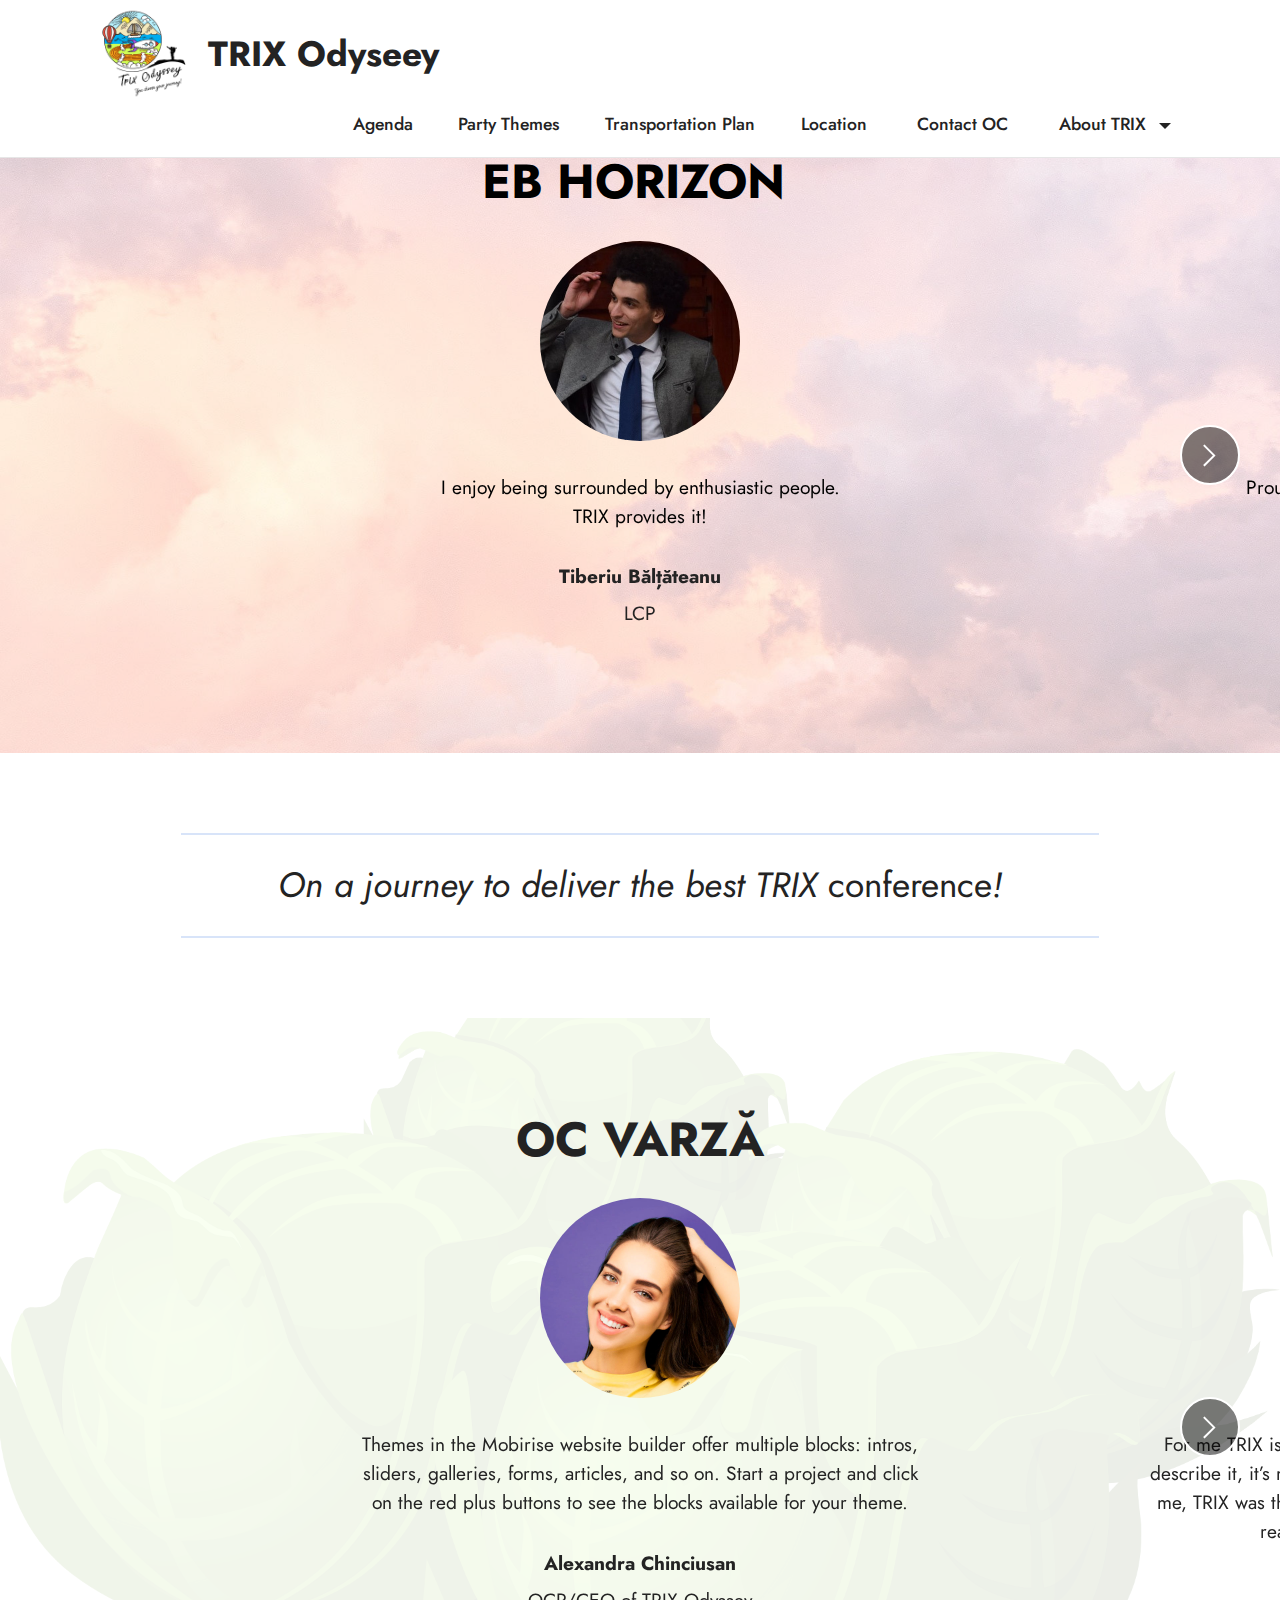
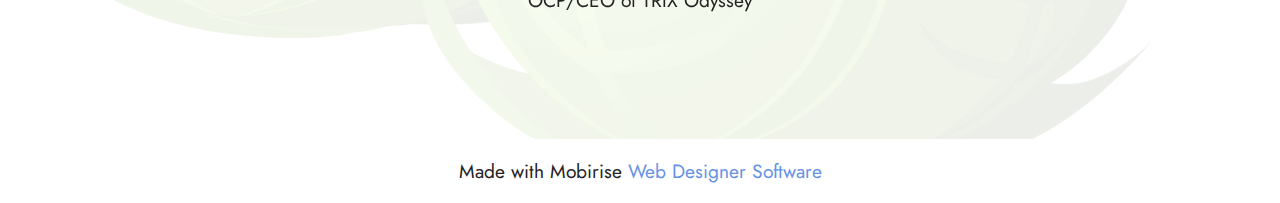
==== page1.html @ 4ffb8367 "create github pages" ====
<!DOCTYPE html>
<html  >
<head>
  <!-- Site made with Mobirise Website Builder v5.6.5, https://mobirise.com -->
  <meta charset="UTF-8">
  <meta http-equiv="X-UA-Compatible" content="IE=edge">
  <meta name="generator" content="Mobirise v5.6.5, mobirise.com">
  <meta name="twitter:card" content="summary_large_image"/>
  <meta name="twitter:image:src" content="">
  <meta property="og:image" content="">
  <meta name="twitter:title" content="CT Team">
  <meta name="viewport" content="width=device-width, initial-scale=1, minimum-scale=1">
  <link rel="shortcut icon" href="assets/images/logo-trix-bun-121x101.png" type="image/x-icon">
  <meta name="description" content="">
  
  
  <title>CT Team</title>
  <link rel="stylesheet" href="assets/web/assets/mobirise-icons2/mobirise2.css">
  <link rel="stylesheet" href="assets/bootstrap/css/bootstrap.min.css">
  <link rel="stylesheet" href="assets/bootstrap/css/bootstrap-grid.min.css">
  <link rel="stylesheet" href="assets/bootstrap/css/bootstrap-reboot.min.css">
  <link rel="stylesheet" href="assets/dropdown/css/style.css">
  <link rel="stylesheet" href="assets/socicon/css/styles.css">
  <link rel="stylesheet" href="assets/theme/css/style.css">
  <link rel="preload" href="https://fonts.googleapis.com/css?family=Jost:100,200,300,400,500,600,700,800,900,100i,200i,300i,400i,500i,600i,700i,800i,900i&display=swap" as="style" onload="this.onload=null;this.rel='stylesheet'">
  <noscript><link rel="stylesheet" href="https://fonts.googleapis.com/css?family=Jost:100,200,300,400,500,600,700,800,900,100i,200i,300i,400i,500i,600i,700i,800i,900i&display=swap"></noscript>
  <link rel="preload" as="style" href="assets/mobirise/css/mbr-additional.css"><link rel="stylesheet" href="assets/mobirise/css/mbr-additional.css" type="text/css">
  
  
  
  
</head>
<body>
  
  <section data-bs-version="5.1" class="menu cid-s48OLK6784" once="menu" id="menu1-q">
    
    <nav class="navbar navbar-dropdown navbar-fixed-top navbar-expand-lg">
        <div class="container">
            <div class="navbar-brand">
                <span class="navbar-logo">
                    <a href="index.html">
                        <img src="assets/images/logo-trix-bun-121x101.png" alt="Mobirise Website Builder" style="height: 5.7rem;">
                    </a>
                </span>
                <span class="navbar-caption-wrap"><a class="navbar-caption text-black text-primary display-5" href="index.html">TRIX Odyseey</a></span>
            </div>
            <button class="navbar-toggler" type="button" data-toggle="collapse" data-bs-toggle="collapse" data-target="#navbarSupportedContent" data-bs-target="#navbarSupportedContent" aria-controls="navbarNavAltMarkup" aria-expanded="false" aria-label="Toggle navigation">
                <div class="hamburger">
                    <span></span>
                    <span></span>
                    <span></span>
                    <span></span>
                </div>
            </button>
            <div class="collapse navbar-collapse" id="navbarSupportedContent">
                <ul class="navbar-nav nav-dropdown nav-right" data-app-modern-menu="true"><li class="nav-item"><a class="nav-link link text-black text-primary display-4" href="page8.html">Agenda</a></li><li class="nav-item"><a class="nav-link link text-black text-primary display-4" href="page2.html">Party Themes</a></li><li class="nav-item"><a class="nav-link link text-black text-primary display-4" href="page4.html">Transportation Plan</a></li>
                    <li class="nav-item"><a class="nav-link link text-black text-primary display-4" href="page5.html">Location&nbsp;</a></li><li class="nav-item"><a class="nav-link link text-black text-primary display-4" href="page7.html">Contact OC&nbsp;</a></li><li class="nav-item dropdown"><a class="nav-link link text-black text-primary dropdown-toggle show display-4" href="page5.html" data-toggle="dropdown-submenu" data-bs-toggle="dropdown" data-bs-auto-close="outside" aria-expanded="false">About TRIX&nbsp;</a><div class="dropdown-menu show" aria-labelledby="dropdown-767" data-bs-popper="none"><a class="text-black text-primary dropdown-item display-4" href="page6.html">History of TRIX&nbsp;</a><a class="text-black text-primary dropdown-item display-4" href="page1.html">Conference Team 2022<br></a></div></li></ul>
                
                
            </div>
        </div>
    </nav>

</section>

<section data-bs-version="5.1" class="people5 mbr-embla cid-t3lZsGxd8w" id="people5-z">

    

    <div class="mbr-overlay" style="opacity: 0.6; background-color: rgb(255, 255, 255);">
    </div>

    <div class="position-relative text-center">
        <h3 class="mb-4 mbr-fonts-style display-2"><strong>EB HORIZON&nbsp;</strong></h3>

        <div class="embla" data-skip-snaps="true" data-align="center" data-auto-play-interval="5" data-draggable="true">
            <div class="embla__viewport container-fluid">
                <div class="embla__container">
                    <div class="embla__slide slider-image item active" style="margin-left: 7rem; margin-right: 7rem;">
                        <div class="user">
                            <div class="user_image">
                                <div class="item-wrapper position-relative">
                                    <img src="assets/images/30051887-1955383427836588-3703112751643682661-o-1-600x900.jpeg" alt="Mobirise Website Builder" data-slide-to="0" data-bs-slide-to="0">
                                </div>
                            </div>
                            <div class="user_text mb-4">
                                <p class="mbr-fonts-style display-7">I enjoy being surrounded by enthusiastic people. <br>TRIX provides it!</p>
                            </div>
                            <div class="user_name mbr-fonts-style mb-2 display-7"><strong>Tiberiu Bălțăteanu</strong><br></div>
                            <div class="user_desk mbr-fonts-style display-7">LCP</div>
                        </div>
                    </div><div class="embla__slide slider-image item" style="margin-left: 7rem; margin-right: 7rem;">
                        <div class="user">
                            <div class="user_image">
                                <div class="item-wrapper position-relative">
                                    <img src="assets/images/253298372-4782472878464251-8308393770162755592-n-600x600.jpg" alt="Mobirise Website Builder" data-slide-to="1" data-bs-slide-to="1">
                                </div>
                            </div>
                            <div class="user_text mb-4">
                                <p class="mbr-fonts-style display-7">Pround to create the best odyssey for this LC!&nbsp;</p>
                            </div>
                            <div class="user_name mbr-fonts-style mb-2 display-7"><strong>Iulia Luca</strong></div>
                            <div class="user_desk mbr-fonts-style display-7">VP TM<br>Agenda Manager TRIX&nbsp;</div>
                        </div>
                    </div>
                    <div class="embla__slide slider-image item" style="margin-left: 7rem; margin-right: 7rem;">
                        <div class="user">
                            <div class="user_image">
                                <div class="item-wrapper position-relative">
                                    <img src="assets/images/27907930-983922358451262-5575563638734413865-o-600x600.jpg" alt="Mobirise Website Builder" data-slide-to="2" data-bs-slide-to="2">
                                </div>
                            </div>
                            <div class="user_text mb-4">
                                <p class="mbr-fonts-style display-7">
                                    I like food. Aldo to learn exciting things. <br>And conference have both!</p>
                            </div>
                            <div class="user_name mbr-fonts-style mb-2 display-7"><strong>Sergiu Ursa</strong></div>
                            <div class="user_desk mbr-fonts-style display-7">VP F&amp;L</div>
                        </div>
                    </div>
                    <div class="embla__slide slider-image item" style="margin-left: 7rem; margin-right: 7rem;">
                        <div class="user">
                            <div class="user_image">
                                <div class="item-wrapper position-relative">
                                    <img src="assets/images/team1.jpg" alt="Mobirise Website Builder" data-slide-to="3" data-bs-slide-to="3">
                                </div>
                            </div>
                            <div class="user_text mb-4">
                                <p class="mbr-fonts-style display-7">
                                    Themes in the Mobirise website builder offer multiple blocks: intros, sliders, galleries, forms, articles, and so on. Start a project and click on the red plus buttons to see the blocks available for your theme.
                                </p>
                            </div>
                            <div class="user_name mbr-fonts-style mb-2 display-7"><strong>Adrian Ardelean&nbsp;</strong></div>
                            <div class="user_desk mbr-fonts-style display-7">VP Marketing</div>
                        </div>
                    </div><div class="embla__slide slider-image item" style="margin-left: 7rem; margin-right: 7rem;">
                        <div class="user">
                            <div class="user_image">
                                <div class="item-wrapper position-relative">
                                    <img src="assets/images/253298372-4782472878464251-8308393770162755592-n-600x600.jpg" alt="Mobirise Website Builder" data-slide-to="4" data-bs-slide-to="4">
                                </div>
                            </div>
                            <div class="user_text mb-4">
                                <p class="mbr-fonts-style display-7">
                                    Themes in the Mobirise website builder offer multiple blocks: intros, sliders, galleries, forms, articles, and so on. Start a project and click on the red plus buttons to see the blocks available for your theme.
                                </p>
                            </div>
                            <div class="user_name mbr-fonts-style mb-2 display-7"><strong>Adrian Ardelean&nbsp;</strong></div>
                            <div class="user_desk mbr-fonts-style display-7">VP Marketing</div>
                        </div>
                    </div>
                </div>
            </div>
            <button class="embla__button embla__button--prev">
                <span class="mobi-mbri mobi-mbri-arrow-prev mbr-iconfont" aria-hidden="true"></span>
                <span class="sr-only visually-hidden visually-hidden">Previous</span>
            </button>
            <button class="embla__button embla__button--next">
                <span class="mobi-mbri mobi-mbri-arrow-next mbr-iconfont" aria-hidden="true"></span>
                <span class="sr-only visually-hidden visually-hidden">Next</span>
            </button>
        </div>
    </div>
</section>

<section data-bs-version="5.1" class="content6 cid-t3m97MqsHk" id="content6-11">
    
    <div class="container">
        <div class="row justify-content-center">
            <div class="col-md-12 col-lg-10">
                <hr class="line">
                <p class="mbr-text align-center mbr-fonts-style my-4 display-5"><em>On a journey to deliver the best TRIX&nbsp;</em>conference<em>!</em></p>
                <hr class="line">
            </div>
        </div>
    </div>
</section>

<section data-bs-version="5.1" class="people5 mbr-embla cid-t3m7mqHBgF" id="people5-10">

    

    <div class="mbr-overlay" style="opacity: 0.9; background-color: rgb(255, 255, 255);">
    </div>

    <div class="position-relative text-center">
        <h3 class="mb-4 mbr-fonts-style display-2"><strong>OC VARZĂ</strong></h3>

        <div class="embla" data-skip-snaps="true" data-align="center" data-auto-play-interval="5" data-draggable="true">
            <div class="embla__viewport container-fluid">
                <div class="embla__container">
                    <div class="embla__slide slider-image item" style="margin-left: 7rem; margin-right: 7rem;">
                        <div class="user">
                            <div class="user_image">
                                <div class="item-wrapper position-relative">
                                    <img src="assets/images/team3.jpg" alt="Mobirise Website Builder">
                                </div>
                            </div>
                            <div class="user_text mb-4">
                                <p class="mbr-fonts-style display-7">
                                    Themes in the Mobirise website builder offer multiple blocks: intros, sliders, galleries, forms, articles, and so on. Start a project and click on the red plus buttons to see the blocks available for your theme.
                                </p>
                            </div>
                            <div class="user_name mbr-fonts-style mb-2 display-7"><strong>Alexandra Chinciusan</strong></div>
                            <div class="user_desk mbr-fonts-style display-7">OCP/CEO of TRIX Odyssey</div>
                        </div>
                    </div>
                    <div class="embla__slide slider-image item" style="margin-left: 7rem; margin-right: 7rem;">
                        <div class="user">
                            <div class="user_image">
                                <div class="item-wrapper position-relative">
                                    <img src="assets/images/team2.jpg" alt="Mobirise Website Builder">
                                </div>
                            </div>
                            <div class="user_text mb-4">
                                <p class="mbr-fonts-style display-7">
                                    For me TRIX is a very special event, I don’t have a specific word to describe it, it’s more like a feeling, that feeling that you are home. For me, TRIX was the exact moment when I made up my mind and I also realized what I truly wanna do in the future
                                </p>
                            </div>
                            <div class="user_name mbr-fonts-style mb-2 display-7">
                                <strong>Linda</strong>
                            </div>
                            <div class="user_desk mbr-fonts-style display-7">
                                DEVELOPER
                            </div>
                        </div>
                    </div>
                    <div class="embla__slide slider-image item" style="margin-left: 7rem; margin-right: 7rem;">
                        <div class="user">
                            <div class="user_image">
                                <div class="item-wrapper position-relative">
                                    <img src="assets/images/team1.jpg" alt="Mobirise Website Builder">
                                </div>
                            </div>
                            <div class="user_text mb-4">
                                <p class="mbr-fonts-style display-7">
                                    Themes in the Mobirise website builder offer multiple blocks: intros, sliders, galleries, forms, articles, and so on. Start a project and click on the red plus buttons to see the blocks available for your theme.
                                </p>
                            </div>
                            <div class="user_name mbr-fonts-style mb-2 display-7">
                                <strong>Herbert</strong>
                            </div>
                            <div class="user_desk mbr-fonts-style display-7">
                                DEVELOPER
                            </div>
                        </div>
                    </div>
                </div>
            </div>
            <button class="embla__button embla__button--prev">
                <span class="mobi-mbri mobi-mbri-arrow-prev mbr-iconfont" aria-hidden="true"></span>
                <span class="sr-only visually-hidden visually-hidden">Previous</span>
            </button>
            <button class="embla__button embla__button--next">
                <span class="mobi-mbri mobi-mbri-arrow-next mbr-iconfont" aria-hidden="true"></span>
                <span class="sr-only visually-hidden visually-hidden">Next</span>
            </button>
        </div>
    </div>
</section><section class="display-7" style="padding: 0;align-items: center;justify-content: center;flex-wrap: wrap;    align-content: center;display: flex;position: relative;height: 4rem;"><a href="https://mobiri.se/2749935" style="flex: 1 1;height: 4rem;position: absolute;width: 100%;z-index: 1;"><img alt="" style="height: 4rem;" src="[data-uri]"></a><p style="margin: 0;text-align: center;" class="display-7">Made with Mobirise &#8204;</p><a style="z-index:1" href="https://mobirise.com/website-design-software.html">Web Designer Software</a></section><script src="assets/bootstrap/js/bootstrap.bundle.min.js"></script>  <script src="assets/smoothscroll/smooth-scroll.js"></script>  <script src="assets/ytplayer/index.js"></script>  <script src="assets/dropdown/js/navbar-dropdown.js"></script>  <script src="assets/embla/embla.min.js"></script>  <script src="assets/embla/script.js"></script>  <script src="assets/theme/js/script.js"></script>  
  
  
</body>
</html>
---- assets/web/assets/mobirise-icons2/mobirise2.css ----
@font-face {
  font-family: 'Moririse2';
  font-display: swap;
  src:  url('mobirise2.eot?f2bix4');
  src:  url('mobirise2.eot?f2bix4#iefix') format('embedded-opentype'),
    url('mobirise2.ttf?f2bix4') format('truetype'),
    url('mobirise2.woff?f2bix4') format('woff'),
    url('mobirise2.svg?f2bix4#mobirise2') format('svg');
  font-weight: normal;
  font-style: normal;
}

[class^="mobi-"], [class*=" mobi-"] {
  /* use !important to prevent issues with browser extensions that change fonts */
  font-family: 'Moririse2' !important;
  speak: none;
  font-style: normal;
  font-weight: normal;
  font-variant: normal;
  text-transform: none;
  line-height: 1;

  /* Better Font Rendering =========== */
  -webkit-font-smoothing: antialiased;
  -moz-osx-font-smoothing: grayscale;
}

.mobi-mbri-add-submenu:before {
  content: "\e900";
}
.mobi-mbri-alert:before {
  content: "\e901";
}
.mobi-mbri-align-center:before {
  content: "\e902";
}
.mobi-mbri-align-justify:before {
  content: "\e903";
}
.mobi-mbri-align-left:before {
  content: "\e904";
}
.mobi-mbri-align-right:before {
  content: "\e905";
}
.mobi-mbri-android:before {
  content: "\e906";
}
.mobi-mbri-apple:before {
  content: "\e907";
}
.mobi-mbri-arrow-down:before {
  content: "\e908";
}
.mobi-mbri-arrow-next:before {
  content: "\e909";
}
.mobi-mbri-arrow-prev:before {
  content: "\e90a";
}
.mobi-mbri-arrow-up:before {
  content: "\e90b";
}
.mobi-mbri-bold:before {
  content: "\e90c";
}
.mobi-mbri-bookmark:before {
  content: "\e90d";
}
.mobi-mbri-bootstrap:before {
  content: "\e90e";
}
.mobi-mbri-briefcase:before {
  content: "\e90f";
}
.mobi-mbri-browse:before {
  content: "\e910";
}
.mobi-mbri-bulleted-list:before {
  content: "\e911";
}
.mobi-mbri-calendar:before {
  content: "\e912";
}
.mobi-mbri-camera:before {
  content: "\e913";
}
.mobi-mbri-cart-add:before {
  content: "\e914";
}
.mobi-mbri-cart-full:before {
  content: "\e915";
}
.mobi-mbri-cash:before {
  content: "\e916";
}
.mobi-mbri-change-style:before {
  content: "\e917";
}
.mobi-mbri-chat:before {
  content: "\e918";
}
.mobi-mbri-clock:before {
  content: "\e919";
}
.mobi-mbri-close:before {
  content: "\e91a";
}
.mobi-mbri-cloud:before {
  content: "\e91b";
}
.mobi-mbri-code:before {
  content: "\e91c";
}
.mobi-mbri-contact-form:before {
  content: "\e91d";
}
.mobi-mbri-credit-card:before {
  content: "\e91e";
}
.mobi-mbri-cursor-click:before {
  content: "\e91f";
}
.mobi-mbri-cust-feedback:before {
  content: "\e920";
}
.mobi-mbri-database:before {
  content: "\e921";
}
.mobi-mbri-delivery:before {
  content: "\e922";
}
.mobi-mbri-desktop:before {
  content: "\e923";
}
.mobi-mbri-devices:before {
  content: "\e924";
}
.mobi-mbri-down:before {
  content: "\e925";
}
.mobi-mbri-download-2:before {
  content: "\e926";
}
.mobi-mbri-download:before {
  content: "\e927";
}
.mobi-mbri-drag-n-drop-2:before {
  content: "\e928";
}
.mobi-mbri-drag-n-drop:before {
  content: "\e929";
}
.mobi-mbri-edit-2:before {
  content: "\e92a";
}
.mobi-mbri-edit:before {
  content: "\e92b";
}
.mobi-mbri-error:before {
  content: "\e92c";
}
.mobi-mbri-extension:before {
  content: "\e92d";
}
.mobi-mbri-features:before {
  content: "\e92e";
}
.mobi-mbri-file:before {
  content: "\e92f";
}
.mobi-mbri-flag:before {
  content: "\e930";
}
.mobi-mbri-folder:before {
  content: "\e931";
}
.mobi-mbri-gift:before {
  content: "\e932";
}
.mobi-mbri-github:before {
  content: "\e933";
}
.mobi-mbri-globe-2:before {
  content: "\e934";
}
.mobi-mbri-globe:before {
  content: "\e935";
}
.mobi-mbri-growing-chart:before {
  content: "\e936";
}
.mobi-mbri-hearth:before {
  content: "\e937";
}
.mobi-mbri-help:before {
  content: "\e938";
}
.mobi-mbri-home:before {
  content: "\e939";
}
.mobi-mbri-hot-cup:before {
  content: "\e93a";
}
.mobi-mbri-idea:before {
  content: "\e93b";
}
.mobi-mbri-image-gallery:before {
  content: "\e93c";
}
.mobi-mbri-image-slider:before {
  content: "\e93d";
}
.mobi-mbri-info:before {
  content: "\e93e";
}
.mobi-mbri-italic:before {
  content: "\e93f";
}
.mobi-mbri-key:before {
  content: "\e940";
}
.mobi-mbri-laptop:before {
  content: "\e941";
}
.mobi-mbri-layers:before {
  content: "\e942";
}
.mobi-mbri-left-right:before {
  content: "\e943";
}
.mobi-mbri-left:before {
  content: "\e944";
}
.mobi-mbri-letter:before {
  content: "\e945";
}
.mobi-mbri-like:before {
  content: "\e946";
}
.mobi-mbri-link:before {
  content: "\e947";
}
.mobi-mbri-lock:before {
  content: "\e948";
}
.mobi-mbri-login:before {
  content: "\e949";
}
.mobi-mbri-logout:before {
  content: "\e94a";
}
.mobi-mbri-magic-stick:before {
  content: "\e94b";
}
.mobi-mbri-map-pin:before {
  content: "\e94c";
}
.mobi-mbri-menu:before {
  content: "\e94d";
}
.mobi-mbri-mobile-2:before {
  content: "\e94e";
}
.mobi-mbri-mobile-horizontal:before {
  content: "\e94f";
}
.mobi-mbri-mobile:before {
  content: "\e950";
}
.mobi-mbri-mobirise:before {
  content: "\e951";
}
.mobi-mbri-more-horizontal:before {
  content: "\e952";
}
.mobi-mbri-more-vertical:before {
  content: "\e953";
}
.mobi-mbri-music:before {
  content: "\e954";
}
.mobi-mbri-new-file:before {
  content: "\e955";
}
.mobi-mbri-numbered-list:before {
  content: "\e956";
}
.mobi-mbri-opened-folder:before {
  content: "\e957";
}
.mobi-mbri-pages:before {
  content: "\e958";
}
.mobi-mbri-paper-plane:before {
  content: "\e959";
}
.mobi-mbri-paperclip:before {
  content: "\e95a";
}
.mobi-mbri-phone:before {
  content: "\e95b";
}
.mobi-mbri-photo:before {
  content: "\e95c";
}
.mobi-mbri-photos:before {
  content: "\e95d";
}
.mobi-mbri-pin:before {
  content: "\e95e";
}
.mobi-mbri-play:before {
  content: "\e95f";
}
.mobi-mbri-plus:before {
  content: "\e960";
}
.mobi-mbri-preview:before {
  content: "\e961";
}
.mobi-mbri-print:before {
  content: "\e962";
}
.mobi-mbri-protect:before {
  content: "\e963";
}
.mobi-mbri-question:before {
  content: "\e964";
}
.mobi-mbri-quote-left:before {
  content: "\e965";
}
.mobi-mbri-quote-right:before {
  content: "\e966";
}
.mobi-mbri-redo:before {
  content: "\e967";
}
.mobi-mbri-refresh:before {
  content: "\e968";
}
.mobi-mbri-responsive-2:before {
  content: "\e969";
}
.mobi-mbri-responsive:before {
  content: "\e96a";
}
.mobi-mbri-right:before {
  content: "\e96b";
}
.mobi-mbri-rocket:before {
  content: "\e96c";
}
.mobi-mbri-sad-face:before {
  content: "\e96d";
}
.mobi-mbri-sale:before {
  content: "\e96e";
}
.mobi-mbri-save:before {
  content: "\e96f";
}
.mobi-mbri-search:before {
  content: "\e970";
}
.mobi-mbri-setting-2:before {
  content: "\e971";
}
.mobi-mbri-setting-3:before {
  content: "\e972";
}
.mobi-mbri-setting:before {
  content: "\e973";
}
.mobi-mbri-share:before {
  content: "\e974";
}
.mobi-mbri-shopping-bag:before {
  content: "\e975";
}
.mobi-mbri-shopping-basket:before {
  content: "\e976";
}
.mobi-mbri-shopping-cart:before {
  content: "\e977";
}
.mobi-mbri-sites:before {
  content: "\e978";
}
.mobi-mbri-smile-face:before {
  content: "\e979";
}
.mobi-mbri-speed:before {
  content: "\e97a";
}
.mobi-mbri-star:before {
  content: "\e97b";
}
.mobi-mbri-success:before {
  content: "\e97c";
}
.mobi-mbri-sun:before {
  content: "\e97d";
}
.mobi-mbri-sun2:before {
  content: "\e97e";
}
.mobi-mbri-tablet-vertical:before {
  content: "\e97f";
}
.mobi-mbri-tablet:before {
  content: "\e980";
}
.mobi-mbri-target:before {
  content: "\e981";
}
.mobi-mbri-timer:before {
  content: "\e982";
}
.mobi-mbri-to-ftp:before {
  content: "\e983";
}
.mobi-mbri-to-local-drive:before {
  content: "\e984";
}
.mobi-mbri-touch-swipe:before {
  content: "\e985";
}
.mobi-mbri-touch:before {
  content: "\e986";
}
.mobi-mbri-trash:before {
  content: "\e987";
}
.mobi-mbri-underline:before {
  content: "\e988";
}
.mobi-mbri-undo:before {
  content: "\e989";
}
.mobi-mbri-unlink:before {
  content: "\e98a";
}
.mobi-mbri-unlock:before {
  content: "\e98b";
}
.mobi-mbri-up-down:before {
  content: "\e98c";
}
.mobi-mbri-up:before {
  content: "\e98d";
}
.mobi-mbri-update:before {
  content: "\e98e";
}
.mobi-mbri-upload-2:before {
  content: "\e98f";
}
.mobi-mbri-upload:before {
  content: "\e990";
}
.mobi-mbri-user-2:before {
  content: "\e991";
}
.mobi-mbri-user:before {
  content: "\e992";
}
.mobi-mbri-users:before {
  content: "\e993";
}
.mobi-mbri-video-play:before {
  content: "\e994";
}
.mobi-mbri-video:before {
  content: "\e995";
}
.mobi-mbri-watch:before {
  content: "\e996";
}
.mobi-mbri-website-theme-2:before {
  content: "\e997";
}
.mobi-mbri-website-theme:before {
  content: "\e998";
}
.mobi-mbri-wifi:before {
  content: "\e999";
}
.mobi-mbri-windows:before {
  content: "\e99a";
}
.mobi-mbri-zoom-in:before {
  content: "\e99b";
}
.mobi-mbri-zoom-out:before {
  content: "\e99c";
}
---- assets/dropdown/css/style.css ----
.navbar-dropdown {
  left: 0;
  padding: 0;
  position: absolute;
  right: 0;
  top: 0;
  transition: all 0.45s ease;
  z-index: 1030;
  background: #282828; }
  .navbar-dropdown .navbar-logo {
    margin-right: 0.8rem;
    transition: margin 0.3s ease-in-out;
    vertical-align: middle; }
    .navbar-dropdown .navbar-logo img {
      height: 3.125rem;
      transition: all 0.3s ease-in-out; }
    .navbar-dropdown .navbar-logo.mbr-iconfont {
      font-size: 3.125rem;
      line-height: 3.125rem; }
  .navbar-dropdown .navbar-caption {
    font-weight: 700;
    white-space: normal;
    vertical-align: -4px;
    line-height: 3.125rem !important; }
    .navbar-dropdown .navbar-caption, .navbar-dropdown .navbar-caption:hover {
      color: inherit;
      text-decoration: none; }
  .navbar-dropdown .mbr-iconfont + .navbar-caption {
    vertical-align: -1px; }
  .navbar-dropdown.navbar-fixed-top {
    position: fixed; }
  .navbar-dropdown .navbar-brand span {
    vertical-align: -4px; }
  .navbar-dropdown.bg-color.transparent {
    background: none; }
  .navbar-dropdown.navbar-short .navbar-brand {
    padding: 0.625rem 0; }
    .navbar-dropdown.navbar-short .navbar-brand span {
      vertical-align: -1px; }
  .navbar-dropdown.navbar-short .navbar-caption {
    line-height: 2.375rem !important;
    vertical-align: -2px; }
  .navbar-dropdown.navbar-short .navbar-logo {
    margin-right: 0.5rem; }
    .navbar-dropdown.navbar-short .navbar-logo img {
      height: 2.375rem; }
    .navbar-dropdown.navbar-short .navbar-logo.mbr-iconfont {
      font-size: 2.375rem;
      line-height: 2.375rem; }
  .navbar-dropdown.navbar-short .mbr-table-cell {
    height: 3.625rem; }
  .navbar-dropdown .navbar-close {
    left: 0.6875rem;
    position: fixed;
    top: 0.75rem;
    z-index: 1000; }
  .navbar-dropdown .hamburger-icon {
    content: "";
    display: inline-block;
    vertical-align: middle;
    width: 16px;
    -webkit-box-shadow: 0 -6px 0 1px #282828,0 0 0 1px #282828,0 6px 0 1px #282828;
    -moz-box-shadow: 0 -6px 0 1px #282828,0 0 0 1px #282828,0 6px 0 1px #282828;
    box-shadow: 0 -6px 0 1px #282828,0 0 0 1px #282828,0 6px 0 1px #282828; }

.dropdown-menu .dropdown-toggle[data-toggle="dropdown-submenu"]::after {
  border-bottom: 0.35em solid transparent;
  border-left: 0.35em solid;
  border-right: 0;
  border-top: 0.35em solid transparent;
  margin-left: 0.3rem; }

.dropdown-menu .dropdown-item:focus {
  outline: 0; }

.nav-dropdown {
  font-size: 0.75rem;
  font-weight: 500;
  height: auto !important; }
  .nav-dropdown .nav-btn {
    padding-left: 1rem; }
  .nav-dropdown .link {
    margin: .667em 1.667em;
    font-weight: 500;
    padding: 0;
    transition: color .2s ease-in-out; }
    .nav-dropdown .link.dropdown-toggle {
      margin-right: 2.583em; }
      .nav-dropdown .link.dropdown-toggle::after {
        margin-left: .25rem;
        border-top: 0.35em solid;
        border-right: 0.35em solid transparent;
        border-left: 0.35em solid transparent;
        border-bottom: 0; }
      .nav-dropdown .link.dropdown-toggle[aria-expanded="true"] {
        margin: 0;
        padding: 0.667em 3.263em  0.667em 1.667em; }
  .nav-dropdown .link::after,
  .nav-dropdown .dropdown-item::after {
    color: inherit; }
  .nav-dropdown .btn {
    font-size: 0.75rem;
    font-weight: 700;
    letter-spacing: 0;
    margin-bottom: 0;
    padding-left: 1.25rem;
    padding-right: 1.25rem; }
  .nav-dropdown .dropdown-menu {
    border-radius: 0;
    border: 0;
    left: 0;
    margin: 0;
    padding-bottom: 1.25rem;
    padding-top: 1.25rem;
    position: relative; }
  .nav-dropdown .dropdown-submenu {
    margin-left: 0.125rem;
    top: 0; }
  .nav-dropdown .dropdown-item {
    font-weight: 500;
    line-height: 2;
    padding: 0.3846em 4.615em 0.3846em 1.5385em;
    position: relative;
    transition: color .2s ease-in-out, background-color .2s ease-in-out; }
    .nav-dropdown .dropdown-item::after {
      margin-top: -0.3077em;
      position: absolute;
      right: 1.1538em;
      top: 50%; }
    .nav-dropdown .dropdown-item:focus, .nav-dropdown .dropdown-item:hover {
      background: none; }

@media (max-width: 767px) {
  .nav-dropdown.navbar-toggleable-sm {
    bottom: 0;
    display: none;
    left: 0;
    overflow-x: hidden;
    position: fixed;
    top: 0;
    transform: translateX(-100%);
    -ms-transform: translateX(-100%);
    -webkit-transform: translateX(-100%);
    width: 18.75rem;
    z-index: 999; } }
.nav-dropdown.navbar-toggleable-xl {
  bottom: 0;
  display: none;
  left: 0;
  overflow-x: hidden;
  position: fixed;
  top: 0;
  transform: translateX(-100%);
  -ms-transform: translateX(-100%);
  -webkit-transform: translateX(-100%);
  width: 18.75rem;
  z-index: 999; }

.nav-dropdown-sm {
  display: block !important;
  overflow-x: hidden;
  overflow: auto;
  padding-top: 3.875rem; }
  .nav-dropdown-sm::after {
    content: "";
    display: block;
    height: 3rem;
    width: 100%; }
  .nav-dropdown-sm.collapse.in ~ .navbar-close {
    display: block !important; }
  .nav-dropdown-sm.collapsing, .nav-dropdown-sm.collapse.in {
    transform: translateX(0);
    -ms-transform: translateX(0);
    -webkit-transform: translateX(0);
    transition: all 0.25s ease-out;
    -webkit-transition: all 0.25s ease-out;
    background: #282828; }
  .nav-dropdown-sm.collapsing[aria-expanded="false"] {
    transform: translateX(-100%);
    -ms-transform: translateX(-100%);
    -webkit-transform: translateX(-100%); }
  .nav-dropdown-sm .nav-item {
    display: block;
    margin-left: 0 !important;
    padding-left: 0; }
  .nav-dropdown-sm .link,
  .nav-dropdown-sm .dropdown-item {
    border-top: 1px dotted rgba(255, 255, 255, 0.1);
    font-size: 0.8125rem;
    line-height: 1.6;
    margin: 0 !important;
    padding: 0.875rem 2.4rem 0.875rem 1.5625rem !important;
    position: relative;
    white-space: normal; }
    .nav-dropdown-sm .link:focus, .nav-dropdown-sm .link:hover,
    .nav-dropdown-sm .dropdown-item:focus,
    .nav-dropdown-sm .dropdown-item:hover {
      background: rgba(0, 0, 0, 0.2) !important;
      color: #c0a375; }
  .nav-dropdown-sm .nav-btn {
    position: relative;
    padding: 1.5625rem 1.5625rem 0 1.5625rem; }
    .nav-dropdown-sm .nav-btn::before {
      border-top: 1px dotted rgba(255, 255, 255, 0.1);
      content: "";
      left: 0;
      position: absolute;
      top: 0;
      width: 100%; }
    .nav-dropdown-sm .nav-btn + .nav-btn {
      padding-top: 0.625rem; }
      .nav-dropdown-sm .nav-btn + .nav-btn::before {
        display: none; }
  .nav-dropdown-sm .btn {
    padding: 0.625rem 0; }
  .nav-dropdown-sm .dropdown-toggle[data-toggle="dropdown-submenu"]::after {
    margin-left: .25rem;
    border-top: 0.35em solid;
    border-right: 0.35em solid transparent;
    border-left: 0.35em solid transparent;
    border-bottom: 0; }
  .nav-dropdown-sm .dropdown-toggle[data-toggle="dropdown-submenu"][aria-expanded="true"]::after {
    border-top: 0;
    border-right: 0.35em solid transparent;
    border-left: 0.35em solid transparent;
    border-bottom: 0.35em solid; }
  .nav-dropdown-sm .dropdown-menu {
    margin: 0;
    padding: 0;
    position: relative;
    top: 0;
    left: 0;
    width: 100%;
    border: 0;
    float: none;
    border-radius: 0;
    background: none; }
  .nav-dropdown-sm .dropdown-submenu {
    left: 100%;
    margin-left: 0.125rem;
    margin-top: -1.25rem;
    top: 0; }

.navbar-toggleable-sm .nav-dropdown .dropdown-menu {
  position: absolute; }

.navbar-toggleable-sm .nav-dropdown .dropdown-submenu {
  left: 100%;
  margin-left: 0.125rem;
  margin-top: -1.25rem;
  top: 0; }

.navbar-toggleable-sm.opened .nav-dropdown .dropdown-menu {
  position: relative; }

.navbar-toggleable-sm.opened .nav-dropdown .dropdown-submenu {
  left: 0;
  margin-left: 00rem;
  margin-top: 0rem;
  top: 0; }

.is-builder .nav-dropdown.collapsing {
  transition: none !important; }
---- assets/socicon/css/styles.css ----
@charset "UTF-8";

@font-face {
  font-family: 'Socicon';
  src:  url('../fonts/socicon.eot');
  src:  url('../fonts/socicon.eot?#iefix') format('embedded-opentype'),
    url('../fonts/socicon.woff2') format('woff2'),
    url('../fonts/socicon.ttf') format('truetype'),
    url('../fonts/socicon.woff') format('woff'),
    url('../fonts/socicon.svg#socicon') format('svg');
  font-weight: normal;
  font-style: normal;
  font-display: swap;
}

[data-icon]:before {
  font-family: "socicon" !important;
  content: attr(data-icon);
  font-style: normal !important;
  font-weight: normal !important;
  font-variant: normal !important;
  text-transform: none !important;
  speak: none;
  line-height: 1;
  -webkit-font-smoothing: antialiased;
  -moz-osx-font-smoothing: grayscale;
}

[class^="socicon-"], [class*=" socicon-"] {
  /* use !important to prevent issues with browser extensions that change fonts */
  font-family: 'Socicon' !important;
  speak: none;
  font-style: normal;
  font-weight: normal;
  font-variant: normal;
  text-transform: none;
  line-height: 1;

  /* Better Font Rendering =========== */
  -webkit-font-smoothing: antialiased;
  -moz-osx-font-smoothing: grayscale;
}

.socicon-eitaa:before {
  content: "\e97c";
}
.socicon-soroush:before {
  content: "\e97d";
}
.socicon-bale:before {
  content: "\e97e";
}
.socicon-zazzle:before {
  content: "\e97b";
}
.socicon-society6:before {
  content: "\e97a";
}
.socicon-redbubble:before {
  content: "\e979";
}
.socicon-avvo:before {
  content: "\e978";
}
.socicon-stitcher:before {
  content: "\e977";
}
.socicon-googlehangouts:before {
  content: "\e974";
}
.socicon-dlive:before {
  content: "\e975";
}
.socicon-vsco:before {
  content: "\e976";
}
.socicon-flipboard:before {
  content: "\e973";
}
.socicon-ubuntu:before {
  content: "\e958";
}
.socicon-artstation:before {
  content: "\e959";
}
.socicon-invision:before {
  content: "\e95a";
}
.socicon-torial:before {
  content: "\e95b";
}
.socicon-collectorz:before {
  content: "\e95c";
}
.socicon-seenthis:before {
  content: "\e95d";
}
.socicon-googleplaymusic:before {
  content: "\e95e";
}
.socicon-debian:before {
  content: "\e95f";
}
.socicon-filmfreeway:before {
  content: "\e960";
}
.socicon-gnome:before {
  content: "\e961";
}
.socicon-itchio:before {
  content: "\e962";
}
.socicon-jamendo:before {
  content: "\e963";
}
.socicon-mix:before {
  content: "\e964";
}
.socicon-sharepoint:before {
  content: "\e965";
}
.socicon-tinder:before {
  content: "\e966";
}
.socicon-windguru:before {
  content: "\e967";
}
.socicon-cdbaby:before {
  content: "\e968";
}
.socicon-elementaryos:before {
  content: "\e969";
}
.socicon-stage32:before {
  content: "\e96a";
}
.socicon-tiktok:before {
  content: "\e96b";
}
.socicon-gitter:before {
  content: "\e96c";
}
.socicon-letterboxd:before {
  content: "\e96d";
}
.socicon-threema:before {
  content: "\e96e";
}
.socicon-splice:before {
  content: "\e96f";
}
.socicon-metapop:before {
  content: "\e970";
}
.socicon-naver:before {
  content: "\e971";
}
.socicon-remote:before {
  content: "\e972";
}
.socicon-internet:before {
  content: "\e957";
}
.socicon-moddb:before {
  content: "\e94b";
}
.socicon-indiedb:before {
  content: "\e94c";
}
.socicon-traxsource:before {
  content: "\e94d";
}
.socicon-gamefor:before {
  content: "\e94e";
}
.socicon-pixiv:before {
  content: "\e94f";
}
.socicon-myanimelist:before {
  content: "\e950";
}
.socicon-blackberry:before {
  content: "\e951";
}
.socicon-wickr:before {
  content: "\e952";
}
.socicon-spip:before {
  content: "\e953";
}
.socicon-napster:before {
  content: "\e954";
}
.socicon-beatport:before {
  content: "\e955";
}
.socicon-hackerone:before {
  content: "\e956";
}
.socicon-hackernews:before {
  content: "\e946";
}
.socicon-smashwords:before {
  content: "\e947";
}
.socicon-kobo:before {
  content: "\e948";
}
.socicon-bookbub:before {
  content: "\e949";
}
.socicon-mailru:before {
  content: "\e94a";
}
.socicon-gitlab:before {
  content: "\e945";
}
.socicon-instructables:before {
  content: "\e944";
}
.socicon-portfolio:before {
  content: "\e943";
}
.socicon-codered:before {
  content: "\e940";
}
.socicon-origin:before {
  content: "\e941";
}
.socicon-nextdoor:before {
  content: "\e942";
}
.socicon-udemy:before {
  content: "\e93f";
}
.socicon-livemaster:before {
  content: "\e93e";
}
.socicon-crunchbase:before {
  content: "\e93b";
}
.socicon-homefy:before {
  content: "\e93c";
}
.socicon-calendly:before {
  content: "\e93d";
}
.socicon-realtor:before {
  content: "\e90f";
}
.socicon-tidal:before {
  content: "\e910";
}
.socicon-qobuz:before {
  content: "\e911";
}
.socicon-natgeo:before {
  content: "\e912";
}
.socicon-mastodon:before {
  content: "\e913";
}
.socicon-unsplash:before {
  content: "\e914";
}
.socicon-homeadvisor:before {
  content: "\e915";
}
.socicon-angieslist:before {
  content: "\e916";
}
.socicon-codepen:before {
  content: "\e917";
}
.socicon-slack:before {
  content: "\e918";
}
.socicon-openaigym:before {
  content: "\e919";
}
.socicon-logmein:before {
  content: "\e91a";
}
.socicon-fiverr:before {
  content: "\e91b";
}
.socicon-gotomeeting:before {
  content: "\e91c";
}
.socicon-aliexpress:before {
  content: "\e91d";
}
.socicon-guru:before {
  content: "\e91e";
}
.socicon-appstore:before {
  content: "\e91f";
}
.socicon-homes:before {
  content: "\e920";
}
.socicon-zoom:before {
  content: "\e921";
}
.socicon-alibaba:before {
  content: "\e922";
}
.socicon-craigslist:before {
  content: "\e923";
}
.socicon-wix:before {
  content: "\e924";
}
.socicon-redfin:before {
  content: "\e925";
}
.socicon-googlecalendar:before {
  content: "\e926";
}
.socicon-shopify:before {
  content: "\e927";
}
.socicon-freelancer:before {
  content: "\e928";
}
.socicon-seedrs:before {
  content: "\e929";
}
.socicon-bing:before {
  content: "\e92a";
}
.socicon-doodle:before {
  content: "\e92b";
}
.socicon-bonanza:before {
  content: "\e92c";
}
.socicon-squarespace:before {
  content: "\e92d";
}
.socicon-toptal:before {
  content: "\e92e";
}
.socicon-gust:before {
  content: "\e92f";
}
.socicon-ask:before {
  content: "\e930";
}
.socicon-trulia:before {
  content: "\e931";
}
.socicon-loomly:before {
  content: "\e932";
}
.socicon-ghost:before {
  content: "\e933";
}
.socicon-upwork:before {
  content: "\e934";
}
.socicon-fundable:before {
  content: "\e935";
}
.socicon-booking:before {
  content: "\e936";
}
.socicon-googlemaps:before {
  content: "\e937";
}
.socicon-zillow:before {
  content: "\e938";
}
.socicon-niconico:before {
  content: "\e939";
}
.socicon-toneden:before {
  content: "\e93a";
}
.socicon-augment:before {
  content: "\e908";
}
.socicon-bitbucket:before {
  content: "\e909";
}
.socicon-fyuse:before {
  content: "\e90a";
}
.socicon-yt-gaming:before {
  content: "\e90b";
}
.socicon-sketchfab:before {
  content: "\e90c";
}
.socicon-mobcrush:before {
  content: "\e90d";
}
.socicon-microsoft:before {
  content: "\e90e";
}
.socicon-pandora:before {
  content: "\e907";
}
.socicon-messenger:before {
  content: "\e906";
}
.socicon-gamewisp:before {
  content: "\e905";
}
.socicon-bloglovin:before {
  content: "\e904";
}
.socicon-tunein:before {
  content: "\e903";
}
.socicon-gamejolt:before {
  content: "\e901";
}
.socicon-trello:before {
  content: "\e902";
}
.socicon-spreadshirt:before {
  content: "\e900";
}
.socicon-500px:before {
  content: "\e000";
}
.socicon-8tracks:before {
  content: "\e001";
}
.socicon-airbnb:before {
  content: "\e002";
}
.socicon-alliance:before {
  content: "\e003";
}
.socicon-amazon:before {
  content: "\e004";
}
.socicon-amplement:before {
  content: "\e005";
}
.socicon-android:before {
  content: "\e006";
}
.socicon-angellist:before {
  content: "\e007";
}
.socicon-apple:before {
  content: "\e008";
}
.socicon-appnet:before {
  content: "\e009";
}
.socicon-baidu:before {
  content: "\e00a";
}
.socicon-bandcamp:before {
  content: "\e00b";
}
.socicon-battlenet:before {
  content: "\e00c";
}
.socicon-mixer:before {
  content: "\e00d";
}
.socicon-bebee:before {
  content: "\e00e";
}
.socicon-bebo:before {
  content: "\e00f";
}
.socicon-behance:before {
  content: "\e010";
}
.socicon-blizzard:before {
  content: "\e011";
}
.socicon-blogger:before {
  content: "\e012";
}
.socicon-buffer:before {
  content: "\e013";
}
.socicon-chrome:before {
  content: "\e014";
}
.socicon-coderwall:before {
  content: "\e015";
}
.socicon-curse:before {
  content: "\e016";
}
.socicon-dailymotion:before {
  content: "\e017";
}
.socicon-deezer:before {
  content: "\e018";
}
.socicon-delicious:before {
  content: "\e019";
}
.socicon-deviantart:before {
  content: "\e01a";
}
.socicon-diablo:before {
  content: "\e01b";
}
.socicon-digg:before {
  content: "\e01c";
}
.socicon-discord:before {
  content: "\e01d";
}
.socicon-disqus:before {
  content: "\e01e";
}
.socicon-douban:before {
  content: "\e01f";
}
.socicon-draugiem:before {
  content: "\e020";
}
.socicon-dribbble:before {
  content: "\e021";
}
.socicon-drupal:before {
  content: "\e022";
}
.socicon-ebay:before {
  content: "\e023";
}
.socicon-ello:before {
  content: "\e024";
}
.socicon-endomodo:before {
  content: "\e025";
}
.socicon-envato:before {
  content: "\e026";
}
.socicon-etsy:before {
  content: "\e027";
}
.socicon-facebook:before {
  content: "\e028";
}
.socicon-feedburner:before {
  content: "\e029";
}
.socicon-filmweb:before {
  content: "\e02a";
}
.socicon-firefox:before {
  content: "\e02b";
}
.socicon-flattr:before {
  content: "\e02c";
}
.socicon-flickr:before {
  content: "\e02d";
}
.socicon-formulr:before {
  content: "\e02e";
}
.socicon-forrst:before {
  content: "\e02f";
}
.socicon-foursquare:before {
  content: "\e030";
}
.socicon-friendfeed:before {
  content: "\e031";
}
.socicon-github:before {
  content: "\e032";
}
.socicon-goodreads:before {
  content: "\e033";
}
.socicon-google:before {
  content: "\e034";
}
.socicon-googlescholar:before {
  content: "\e035";
}
.socicon-googlegroups:before {
  content: "\e036";
}
.socicon-googlephotos:before {
  content: "\e037";
}
.socicon-googleplus:before {
  content: "\e038";
}
.socicon-grooveshark:before {
  content: "\e039";
}
.socicon-hackerrank:before {
  content: "\e03a";
}
.socicon-hearthstone:before {
  content: "\e03b";
}
.socicon-hellocoton:before {
  content: "\e03c";
}
.socicon-heroes:before {
  content: "\e03d";
}
.socicon-smashcast:before {
  content: "\e03e";
}
.socicon-horde:before {
  content: "\e03f";
}
.socicon-houzz:before {
  content: "\e040";
}
.socicon-icq:before {
  content: "\e041";
}
.socicon-identica:before {
  content: "\e042";
}
.socicon-imdb:before {
  content: "\e043";
}
.socicon-instagram:before {
  content: "\e044";
}
.socicon-issuu:before {
  content: "\e045";
}
.socicon-istock:before {
  content: "\e046";
}
.socicon-itunes:before {
  content: "\e047";
}
.socicon-keybase:before {
  content: "\e048";
}
.socicon-lanyrd:before {
  content: "\e049";
}
.socicon-lastfm:before {
  content: "\e04a";
}
.socicon-line:before {
  content: "\e04b";
}
.socicon-linkedin:before {
  content: "\e04c";
}
.socicon-livejournal:before {
  content: "\e04d";
}
.socicon-lyft:before {
  content: "\e04e";
}
.socicon-macos:before {
  content: "\e04f";
}
.socicon-mail:before {
  content: "\e050";
}
.socicon-medium:before {
  content: "\e051";
}
.socicon-meetup:before {
  content: "\e052";
}
.socicon-mixcloud:before {
  content: "\e053";
}
.socicon-modelmayhem:before {
  content: "\e054";
}
.socicon-mumble:before {
  content: "\e055";
}
.socicon-myspace:before {
  content: "\e056";
}
.socicon-newsvine:before {
  content: "\e057";
}
.socicon-nintendo:before {
  content: "\e058";
}
.socicon-npm:before {
  content: "\e059";
}
.socicon-odnoklassniki:before {
  content: "\e05a";
}
.socicon-openid:before {
  content: "\e05b";
}
.socicon-opera:before {
  content: "\e05c";
}
.socicon-outlook:before {
  content: "\e05d";
}
.socicon-overwatch:before {
  content: "\e05e";
}
.socicon-patreon:before {
  content: "\e05f";
}
.socicon-paypal:before {
  content: "\e060";
}
.socicon-periscope:before {
  content: "\e061";
}
.socicon-persona:before {
  content: "\e062";
}
.socicon-pinterest:before {
  content: "\e063";
}
.socicon-play:before {
  content: "\e064";
}
.socicon-player:before {
  content: "\e065";
}
.socicon-playstation:before {
  content: "\e066";
}
.socicon-pocket:before {
  content: "\e067";
}
.socicon-qq:before {
  content: "\e068";
}
.socicon-quora:before {
  content: "\e069";
}
.socicon-raidcall:before {
  content: "\e06a";
}
.socicon-ravelry:before {
  content: "\e06b";
}
.socicon-reddit:before {
  content: "\e06c";
}
.socicon-renren:before {
  content: "\e06d";
}
.socicon-researchgate:before {
  content: "\e06e";
}
.socicon-residentadvisor:before {
  content: "\e06f";
}
.socicon-reverbnation:before {
  content: "\e070";
}
.socicon-rss:before {
  content: "\e071";
}
.socicon-sharethis:before {
  content: "\e072";
}
.socicon-skype:before {
  content: "\e073";
}
.socicon-slideshare:before {
  content: "\e074";
}
.socicon-smugmug:before {
  content: "\e075";
}
.socicon-snapchat:before {
  content: "\e076";
}
.socicon-songkick:before {
  content: "\e077";
}
.socicon-soundcloud:before {
  content: "\e078";
}
.socicon-spotify:before {
  content: "\e079";
}
.socicon-stackexchange:before {
  content: "\e07a";
}
.socicon-stackoverflow:before {
  content: "\e07b";
}
.socicon-starcraft:before {
  content: "\e07c";
}
.socicon-stayfriends:before {
  content: "\e07d";
}
.socicon-steam:before {
  content: "\e07e";
}
.socicon-storehouse:before {
  content: "\e07f";
}
.socicon-strava:before {
  content: "\e080";
}
.socicon-streamjar:before {
  content: "\e081";
}
.socicon-stumbleupon:before {
  content: "\e082";
}
.socicon-swarm:before {
  content: "\e083";
}
.socicon-teamspeak:before {
  content: "\e084";
}
.socicon-teamviewer:before {
  content: "\e085";
}
.socicon-technorati:before {
  content: "\e086";
}
.socicon-telegram:before {
  content: "\e087";
}
.socicon-tripadvisor:before {
  content: "\e088";
}
.socicon-tripit:before {
  content: "\e089";
}
.socicon-triplej:before {
  content: "\e08a";
}
.socicon-tumblr:before {
  content: "\e08b";
}
.socicon-twitch:before {
  content: "\e08c";
}
.socicon-twitter:before {
  content: "\e08d";
}
.socicon-uber:before {
  content: "\e08e";
}
.socicon-ventrilo:before {
  content: "\e08f";
}
.socicon-viadeo:before {
  content: "\e090";
}
.socicon-viber:before {
  content: "\e091";
}
.socicon-viewbug:before {
  content: "\e092";
}
.socicon-vimeo:before {
  content: "\e093";
}
.socicon-vine:before {
  content: "\e094";
}
.socicon-vkontakte:before {
  content: "\e095";
}
.socicon-warcraft:before {
  content: "\e096";
}
.socicon-wechat:before {
  content: "\e097";
}
.socicon-weibo:before {
  content: "\e098";
}
.socicon-whatsapp:before {
  content: "\e099";
}
.socicon-wikipedia:before {
  content: "\e09a";
}
.socicon-windows:before {
  content: "\e09b";
}
.socicon-wordpress:before {
  content: "\e09c";
}
.socicon-wykop:before {
  content: "\e09d";
}
.socicon-xbox:before {
  content: "\e09e";
}
.socicon-xing:before {
  content: "\e09f";
}
.socicon-yahoo:before {
  content: "\e0a0";
}
.socicon-yammer:before {
  content: "\e0a1";
}
.socicon-yandex:before {
  content: "\e0a2";
}
.socicon-yelp:before {
  content: "\e0a3";
}
.socicon-younow:before {
  content: "\e0a4";
}
.socicon-youtube:before {
  content: "\e0a5";
}
.socicon-zapier:before {
  content: "\e0a6";
}
.socicon-zerply:before {
  content: "\e0a7";
}
.socicon-zomato:before {
  content: "\e0a8";
}
.socicon-zynga:before {
  content: "\e0a9";
}
---- assets/theme/css/style.css ----
@charset "UTF-8";
section {
  background-color: #ffffff;
}

body {
  font-style: normal;
  line-height: 1.5;
  font-weight: 400;
  color: #232323;
  position: relative;
}

button {
  background-color: transparent;
  border-color: transparent;
}

section,
.container,
.container-fluid {
  position: relative;
  word-wrap: break-word;
}

a.mbr-iconfont:hover {
  text-decoration: none;
}

.article .lead p,
.article .lead ul,
.article .lead ol,
.article .lead pre,
.article .lead blockquote {
  margin-bottom: 0;
}

a {
  font-style: normal;
  font-weight: 400;
  cursor: pointer;
}
a, a:hover {
  text-decoration: none;
}

.mbr-section-title {
  font-style: normal;
  line-height: 1.3;
}

.mbr-section-subtitle {
  line-height: 1.3;
}

.mbr-text {
  font-style: normal;
  line-height: 1.7;
}

h1,
h2,
h3,
h4,
h5,
h6,
.display-1,
.display-2,
.display-4,
.display-5,
.display-7,
span,
p,
a {
  line-height: 1;
  word-break: break-word;
  word-wrap: break-word;
  font-weight: 400;
}

b,
strong {
  font-weight: bold;
}

input:-webkit-autofill, input:-webkit-autofill:hover, input:-webkit-autofill:focus, input:-webkit-autofill:active {
  transition-delay: 9999s;
  -webkit-transition-property: background-color, color;
  transition-property: background-color, color;
}

textarea[type=hidden] {
  display: none;
}

section {
  background-position: 50% 50%;
  background-repeat: no-repeat;
  background-size: cover;
}
section .mbr-background-video,
section .mbr-background-video-preview {
  position: absolute;
  bottom: 0;
  left: 0;
  right: 0;
  top: 0;
}

.hidden {
  visibility: hidden;
}

.mbr-z-index20 {
  z-index: 20;
}

/*! Base colors */
.mbr-white {
  color: #ffffff;
}

.mbr-black {
  color: #111111;
}

.mbr-bg-white {
  background-color: #ffffff;
}

.mbr-bg-black {
  background-color: #000000;
}

/*! Text-aligns */
.align-left {
  text-align: left;
}

.align-center {
  text-align: center;
}

.align-right {
  text-align: right;
}

/*! Font-weight  */
.mbr-light {
  font-weight: 300;
}

.mbr-regular {
  font-weight: 400;
}

.mbr-semibold {
  font-weight: 500;
}

.mbr-bold {
  font-weight: 700;
}

/*! Media  */
.media-content {
  flex-basis: 100%;
}

.media-container-row {
  display: flex;
  flex-direction: row;
  flex-wrap: wrap;
  justify-content: center;
  align-content: center;
  align-items: start;
}
.media-container-row .media-size-item {
  width: 400px;
}

.media-container-column {
  display: flex;
  flex-direction: column;
  flex-wrap: wrap;
  justify-content: center;
  align-content: center;
  align-items: stretch;
}
.media-container-column > * {
  width: 100%;
}

@media (min-width: 992px) {
  .media-container-row {
    flex-wrap: nowrap;
  }
}
figure {
  margin-bottom: 0;
  overflow: hidden;
}

figure[mbr-media-size] {
  transition: width 0.1s;
}

img,
iframe {
  display: block;
  width: 100%;
}

.card {
  background-color: transparent;
  border: none;
}

.card-box {
  width: 100%;
}

.card-img {
  text-align: center;
  flex-shrink: 0;
  -webkit-flex-shrink: 0;
}

.media {
  max-width: 100%;
  margin: 0 auto;
}

.mbr-figure {
  align-self: center;
}

.media-container > div {
  max-width: 100%;
}

.mbr-figure img,
.card-img img {
  width: 100%;
}

@media (max-width: 991px) {
  .media-size-item {
    width: auto !important;
  }

  .media {
    width: auto;
  }

  .mbr-figure {
    width: 100% !important;
  }
}
/*! Buttons */
.mbr-section-btn {
  margin-left: -0.6rem;
  margin-right: -0.6rem;
  font-size: 0;
}

.btn {
  font-weight: 600;
  border-width: 1px;
  font-style: normal;
  margin: 0.6rem 0.6rem;
  white-space: normal;
  transition: all 0.2s ease-in-out;
  display: inline-flex;
  align-items: center;
  justify-content: center;
  word-break: break-word;
}

.btn-sm {
  font-weight: 600;
  letter-spacing: 0px;
  transition: all 0.3s ease-in-out;
}

.btn-md {
  font-weight: 600;
  letter-spacing: 0px;
  transition: all 0.3s ease-in-out;
}

.btn-lg {
  font-weight: 600;
  letter-spacing: 0px;
  transition: all 0.3s ease-in-out;
}

.btn-form {
  margin: 0;
}
.btn-form:hover {
  cursor: pointer;
}

nav .mbr-section-btn {
  margin-left: 0rem;
  margin-right: 0rem;
}

/*! Btn icon margin */
.btn .mbr-iconfont,
.btn.btn-sm .mbr-iconfont {
  order: 1;
  cursor: pointer;
  margin-left: 0.5rem;
  vertical-align: sub;
}

.btn.btn-md .mbr-iconfont,
.btn.btn-md .mbr-iconfont {
  margin-left: 0.8rem;
}

.mbr-regular {
  font-weight: 400;
}

.mbr-semibold {
  font-weight: 500;
}

.mbr-bold {
  font-weight: 700;
}

[type=submit] {
  -webkit-appearance: none;
}

/*! Full-screen */
.mbr-fullscreen .mbr-overlay {
  min-height: 100vh;
}

.mbr-fullscreen {
  display: flex;
  display: -moz-flex;
  display: -ms-flex;
  display: -o-flex;
  align-items: center;
  min-height: 100vh;
  padding-top: 3rem;
  padding-bottom: 3rem;
}

/*! Map */
.map {
  height: 25rem;
  position: relative;
}
.map iframe {
  width: 100%;
  height: 100%;
}

/*! Scroll to top arrow */
.mbr-arrow-up {
  bottom: 25px;
  right: 90px;
  position: fixed;
  text-align: right;
  z-index: 5000;
  color: #ffffff;
  font-size: 22px;
}

.mbr-arrow-up a {
  background: rgba(0, 0, 0, 0.2);
  border-radius: 50%;
  color: #fff;
  display: inline-block;
  height: 60px;
  width: 60px;
  border: 2px solid #fff;
  outline-style: none !important;
  position: relative;
  text-decoration: none;
  transition: all 0.3s ease-in-out;
  cursor: pointer;
  text-align: center;
}
.mbr-arrow-up a:hover {
  background-color: rgba(0, 0, 0, 0.4);
}
.mbr-arrow-up a i {
  line-height: 60px;
}

.mbr-arrow-up-icon {
  display: block;
  color: #fff;
}

.mbr-arrow-up-icon::before {
  content: "›";
  display: inline-block;
  font-family: serif;
  font-size: 22px;
  line-height: 1;
  font-style: normal;
  position: relative;
  top: 6px;
  left: -4px;
  transform: rotate(-90deg);
}

/*! Arrow Down */
.mbr-arrow {
  position: absolute;
  bottom: 45px;
  left: 50%;
  width: 60px;
  height: 60px;
  cursor: pointer;
  background-color: rgba(80, 80, 80, 0.5);
  border-radius: 50%;
  transform: translateX(-50%);
}
@media (max-width: 767px) {
  .mbr-arrow {
    display: none;
  }
}
.mbr-arrow > a {
  display: inline-block;
  text-decoration: none;
  outline-style: none;
  -webkit-animation: arrowdown 1.7s ease-in-out infinite;
          animation: arrowdown 1.7s ease-in-out infinite;
  color: #ffffff;
}
.mbr-arrow > a > i {
  position: absolute;
  top: -2px;
  left: 15px;
  font-size: 2rem;
}

#scrollToTop a i::before {
  content: "";
  position: absolute;
  display: block;
  border-bottom: 2.5px solid #fff;
  border-left: 2.5px solid #fff;
  width: 27.8%;
  height: 27.8%;
  left: 50%;
  top: 51%;
  transform: translateY(-30%) translateX(-50%) rotate(135deg);
}

@keyframes arrowdown {
  0% {
    transform: translateY(0px);
  }
  50% {
    transform: translateY(-5px);
  }
  100% {
    transform: translateY(0px);
  }
}
@-webkit-keyframes arrowdown {
  0% {
    transform: translateY(0px);
  }
  50% {
    transform: translateY(-5px);
  }
  100% {
    transform: translateY(0px);
  }
}
@media (max-width: 500px) {
  .mbr-arrow-up {
    left: 0;
    right: 0;
    text-align: center;
  }
}
/*Gradients animation*/
@keyframes gradient-animation {
  from {
    background-position: 0% 100%;
    -webkit-animation-timing-function: ease-in-out;
            animation-timing-function: ease-in-out;
  }
  to {
    background-position: 100% 0%;
    -webkit-animation-timing-function: ease-in-out;
            animation-timing-function: ease-in-out;
  }
}
@-webkit-keyframes gradient-animation {
  from {
    background-position: 0% 100%;
    -webkit-animation-timing-function: ease-in-out;
            animation-timing-function: ease-in-out;
  }
  to {
    background-position: 100% 0%;
    -webkit-animation-timing-function: ease-in-out;
            animation-timing-function: ease-in-out;
  }
}
.bg-gradient {
  background-size: 200% 200%;
  animation: gradient-animation 5s infinite alternate;
  -webkit-animation: gradient-animation 5s infinite alternate;
}

.menu .navbar-brand {
  display: -webkit-flex;
}
.menu .navbar-brand span {
  display: flex;
  display: -webkit-flex;
}
.menu .navbar-brand .navbar-caption-wrap {
  display: -webkit-flex;
}
.menu .navbar-brand .navbar-logo img {
  display: -webkit-flex;
  width: auto;
}
@media (min-width: 768px) and (max-width: 991px) {
  .menu .navbar-toggleable-sm .navbar-nav {
    display: -ms-flexbox;
  }
}
@media (max-width: 991px) {
  .menu .navbar-collapse {
    max-height: 93.5vh;
  }
  .menu .navbar-collapse.show {
    overflow: auto;
  }
}
@media (min-width: 992px) {
  .menu .navbar-nav.nav-dropdown {
    display: -webkit-flex;
  }
  .menu .navbar-toggleable-sm .navbar-collapse {
    display: -webkit-flex !important;
  }
  .menu .collapsed .navbar-collapse {
    max-height: 93.5vh;
  }
  .menu .collapsed .navbar-collapse.show {
    overflow: auto;
  }
}
@media (max-width: 767px) {
  .menu .navbar-collapse {
    max-height: 80vh;
  }
}

.nav-link .mbr-iconfont {
  margin-right: 0.5rem;
}

.navbar {
  display: -webkit-flex;
  -webkit-flex-wrap: wrap;
  -webkit-align-items: center;
  -webkit-justify-content: space-between;
}

.navbar-collapse {
  -webkit-flex-basis: 100%;
  -webkit-flex-grow: 1;
  -webkit-align-items: center;
}

.nav-dropdown .link {
  padding: 0.667em 1.667em !important;
  margin: 0 !important;
}

.nav {
  display: -webkit-flex;
  -webkit-flex-wrap: wrap;
}

.row {
  display: -webkit-flex;
  -webkit-flex-wrap: wrap;
}

.justify-content-center {
  -webkit-justify-content: center;
}

.form-inline {
  display: -webkit-flex;
}

.card-wrapper {
  -webkit-flex: 1;
}

.carousel-control {
  z-index: 10;
  display: -webkit-flex;
}

.carousel-controls {
  display: -webkit-flex;
}

.media {
  display: -webkit-flex;
}

.form-group:focus {
  outline: none;
}

.jq-selectbox__select {
  padding: 7px 0;
  position: relative;
}

.jq-selectbox__dropdown {
  overflow: hidden;
  border-radius: 10px;
  position: absolute;
  top: 100%;
  left: 0 !important;
  width: 100% !important;
}

.jq-selectbox__trigger-arrow {
  right: 0;
  transform: translateY(-50%);
}

.jq-selectbox li {
  padding: 1.07em 0.5em;
}

input[type=range] {
  padding-left: 0 !important;
  padding-right: 0 !important;
}

.modal-dialog,
.modal-content {
  height: 100%;
}

.modal-dialog .carousel-inner {
  height: calc(100vh - 1.75rem);
}
@media (max-width: 575px) {
  .modal-dialog .carousel-inner {
    height: calc(100vh - 1rem);
  }
}

.carousel-item {
  text-align: center;
}

.carousel-item img {
  margin: auto;
}

.navbar-toggler {
  align-self: flex-start;
  padding: 0.25rem 0.75rem;
  font-size: 1.25rem;
  line-height: 1;
  background: transparent;
  border: 1px solid transparent;
  border-radius: 0.25rem;
}

.navbar-toggler:focus,
.navbar-toggler:hover {
  text-decoration: none;
  box-shadow: none;
}

.navbar-toggler-icon {
  display: inline-block;
  width: 1.5em;
  height: 1.5em;
  vertical-align: middle;
  content: "";
  background: no-repeat center center;
  background-size: 100% 100%;
}

.navbar-toggler-left {
  position: absolute;
  left: 1rem;
}

.navbar-toggler-right {
  position: absolute;
  right: 1rem;
}

.card-img {
  width: auto;
}

.menu .navbar.collapsed:not(.beta-menu) {
  flex-direction: column;
}

.carousel-item.active,
.carousel-item-next,
.carousel-item-prev {
  display: flex;
}

.note-air-layout .dropup .dropdown-menu,
.note-air-layout .navbar-fixed-bottom .dropdown .dropdown-menu {
  bottom: initial !important;
}

html,
body {
  height: auto;
  min-height: 100vh;
}

.dropup .dropdown-toggle::after {
  display: none;
}

.form-asterisk {
  font-family: initial;
  position: absolute;
  top: -2px;
  font-weight: normal;
}

.form-control-label {
  position: relative;
  cursor: pointer;
  margin-bottom: 0.357em;
  padding: 0;
}

.alert {
  color: #ffffff;
  border-radius: 0;
  border: 0;
  font-size: 1.1rem;
  line-height: 1.5;
  margin-bottom: 1.875rem;
  padding: 1.25rem;
  position: relative;
  text-align: center;
}
.alert.alert-form::after {
  background-color: inherit;
  bottom: -7px;
  content: "";
  display: block;
  height: 14px;
  left: 50%;
  margin-left: -7px;
  position: absolute;
  transform: rotate(45deg);
  width: 14px;
}

.form-control {
  background-color: #ffffff;
  background-clip: border-box;
  color: #232323;
  line-height: 1rem !important;
  height: auto;
  padding: 0.6rem 1.2rem;
  transition: border-color 0.25s ease 0s;
  border: 1px solid transparent !important;
  border-radius: 4px;
  box-shadow: rgba(0, 0, 0, 0.07) 0px 1px 1px 0px, rgba(0, 0, 0, 0.07) 0px 1px 3px 0px, rgba(0, 0, 0, 0.03) 0px 0px 0px 1px;
}
.form-active .form-control:invalid {
  border-color: red;
}

form .row {
  margin-left: -0.6rem;
  margin-right: -0.6rem;
}
form .row [class*=col] {
  padding-left: 0.6rem;
  padding-right: 0.6rem;
}

form .mbr-section-btn {
  margin: 0;
  padding-left: 0.6rem;
  padding-right: 0.6rem;
}

form .btn {
  display: flex;
  padding: 0.6rem 1.2rem;
  margin: 0;
}

form .form-check-input {
  margin-top: 0.5;
}

textarea.form-control {
  line-height: 1.5rem !important;
}

.form-group {
  margin-bottom: 1.2rem;
}

.form-control,
form .btn {
  min-height: 48px;
}

.gdpr-block label span.textGDPR input[name=gdpr] {
  top: 7px;
}

.form-control:focus {
  box-shadow: none;
}

:focus {
  outline: none;
}

.mbr-overlay {
  background-color: #000;
  bottom: 0;
  left: 0;
  opacity: 0.5;
  position: absolute;
  right: 0;
  top: 0;
  z-index: 0;
  pointer-events: none;
}

blockquote {
  font-style: italic;
  padding: 3rem;
  font-size: 1.09rem;
  position: relative;
  border-left: 3px solid;
}

ul,
ol,
pre,
blockquote {
  margin-bottom: 2.3125rem;
}

.mt-4 {
  margin-top: 2rem !important;
}

.mb-4 {
  margin-bottom: 2rem !important;
}

@media (min-width: 992px) {
  .container {
    padding-left: 16px;
    padding-right: 16px;
  }

  .row {
    margin-left: -16px;
    margin-right: -16px;
  }
  .row > [class*=col] {
    padding-left: 16px;
    padding-right: 16px;
  }
}
@media (min-width: 768px) {
  .container-fluid {
    padding-left: 32px;
    padding-right: 32px;
  }
}
@media (min-width: 768px) and (max-width: 991px) {
  .mbr-container {
    padding-left: 32px;
    padding-right: 32px;
  }
}
@media (max-width: 767px) {
  .mbr-container {
    padding-left: 16px;
    padding-right: 16px;
  }
}
.card-wrapper,
.item-wrapper {
  overflow: hidden;
}

.app-video-wrapper > img {
  opacity: 1;
}

.item {
  position: relative;
}

.dropdown-menu .dropdown-menu {
  left: 100%;
}

.dropdown-item + .dropdown-menu {
  display: none;
}

.dropdown-item:hover + .dropdown-menu,
.dropdown-menu:hover {
  display: block;
}

@media (min-aspect-ratio: 16/9) {
  .mbr-video-foreground {
    height: 300% !important;
    top: -100% !important;
  }
}
@media (max-aspect-ratio: 16/9) {
  .mbr-video-foreground {
    width: 300% !important;
    left: -100% !important;
  }
}.engine {
	position: absolute;
	text-indent: -2400px;
	text-align: center;
	padding: 0;
	top: 0;
	left: -2400px;
}
---- assets/mobirise/css/mbr-additional.css ----
body {
  font-family: Jost;
}
.display-1 {
  font-family: 'Jost', sans-serif;
  font-size: 4.6rem;
  line-height: 1.1;
}
.display-1 > .mbr-iconfont {
  font-size: 5.75rem;
}
.display-2 {
  font-family: 'Jost', sans-serif;
  font-size: 3rem;
  line-height: 1.1;
}
.display-2 > .mbr-iconfont {
  font-size: 3.75rem;
}
.display-4 {
  font-family: 'Jost', sans-serif;
  font-size: 1.1rem;
  line-height: 1.5;
}
.display-4 > .mbr-iconfont {
  font-size: 1.375rem;
}
.display-5 {
  font-family: 'Jost', sans-serif;
  font-size: 2.2rem;
  line-height: 1.5;
}
.display-5 > .mbr-iconfont {
  font-size: 2.75rem;
}
.display-7 {
  font-family: 'Jost', sans-serif;
  font-size: 1.2rem;
  line-height: 1.5;
}
.display-7 > .mbr-iconfont {
  font-size: 1.5rem;
}
/* ---- Fluid typography for mobile devices ---- */
/* 1.4 - font scale ratio ( bootstrap == 1.42857 ) */
/* 100vw - current viewport width */
/* (48 - 20)  48 == 48rem == 768px, 20 == 20rem == 320px(minimal supported viewport) */
/* 0.65 - min scale variable, may vary */
@media (max-width: 992px) {
  .display-1 {
    font-size: 3.68rem;
  }
}
@media (max-width: 768px) {
  .display-1 {
    font-size: 3.22rem;
    font-size: calc( 2.26rem + (4.6 - 2.26) * ((100vw - 20rem) / (48 - 20)));
    line-height: calc( 1.1 * (2.26rem + (4.6 - 2.26) * ((100vw - 20rem) / (48 - 20))));
  }
  .display-2 {
    font-size: 2.4rem;
    font-size: calc( 1.7rem + (3 - 1.7) * ((100vw - 20rem) / (48 - 20)));
    line-height: calc( 1.3 * (1.7rem + (3 - 1.7) * ((100vw - 20rem) / (48 - 20))));
  }
  .display-4 {
    font-size: 0.88rem;
    font-size: calc( 1.0350000000000001rem + (1.1 - 1.0350000000000001) * ((100vw - 20rem) / (48 - 20)));
    line-height: calc( 1.4 * (1.0350000000000001rem + (1.1 - 1.0350000000000001) * ((100vw - 20rem) / (48 - 20))));
  }
  .display-5 {
    font-size: 1.76rem;
    font-size: calc( 1.42rem + (2.2 - 1.42) * ((100vw - 20rem) / (48 - 20)));
    line-height: calc( 1.4 * (1.42rem + (2.2 - 1.42) * ((100vw - 20rem) / (48 - 20))));
  }
  .display-7 {
    font-size: 0.96rem;
    font-size: calc( 1.07rem + (1.2 - 1.07) * ((100vw - 20rem) / (48 - 20)));
    line-height: calc( 1.4 * (1.07rem + (1.2 - 1.07) * ((100vw - 20rem) / (48 - 20))));
  }
}
/* Buttons */
.btn {
  padding: 0.6rem 1.2rem;
  border-radius: 4px;
}
.btn-sm {
  padding: 0.6rem 1.2rem;
  border-radius: 4px;
}
.btn-md {
  padding: 0.6rem 1.2rem;
  border-radius: 4px;
}
.btn-lg {
  padding: 1rem 2.6rem;
  border-radius: 4px;
}
.bg-primary {
  background-color: #6592e6 !important;
}
.bg-success {
  background-color: #40b0bf !important;
}
.bg-info {
  background-color: #47b5ed !important;
}
.bg-warning {
  background-color: #ffe161 !important;
}
.bg-danger {
  background-color: #ff9966 !important;
}
.btn-primary,
.btn-primary:active {
  background-color: #6592e6 !important;
  border-color: #6592e6 !important;
  color: #ffffff !important;
  box-shadow: 0 2px 2px 0 rgba(0, 0, 0, 0.2);
}
.btn-primary:hover,
.btn-primary:focus,
.btn-primary.focus,
.btn-primary.active {
  color: #ffffff !important;
  background-color: #2260d2 !important;
  border-color: #2260d2 !important;
  box-shadow: 0 2px 5px 0 rgba(0, 0, 0, 0.2);
}
.btn-primary.disabled,
.btn-primary:disabled {
  color: #ffffff !important;
  background-color: #2260d2 !important;
  border-color: #2260d2 !important;
}
.btn-secondary,
.btn-secondary:active {
  background-color: #ff6666 !important;
  border-color: #ff6666 !important;
  color: #ffffff !important;
  box-shadow: 0 2px 2px 0 rgba(0, 0, 0, 0.2);
}
.btn-secondary:hover,
.btn-secondary:focus,
.btn-secondary.focus,
.btn-secondary.active {
  color: #ffffff !important;
  background-color: #ff0f0f !important;
  border-color: #ff0f0f !important;
  box-shadow: 0 2px 5px 0 rgba(0, 0, 0, 0.2);
}
.btn-secondary.disabled,
.btn-secondary:disabled {
  color: #ffffff !important;
  background-color: #ff0f0f !important;
  border-color: #ff0f0f !important;
}
.btn-info,
.btn-info:active {
  background-color: #47b5ed !important;
  border-color: #47b5ed !important;
  color: #ffffff !important;
  box-shadow: 0 2px 2px 0 rgba(0, 0, 0, 0.2);
}
.btn-info:hover,
.btn-info:focus,
.btn-info.focus,
.btn-info.active {
  color: #ffffff !important;
  background-color: #148cca !important;
  border-color: #148cca !important;
  box-shadow: 0 2px 5px 0 rgba(0, 0, 0, 0.2);
}
.btn-info.disabled,
.btn-info:disabled {
  color: #ffffff !important;
  background-color: #148cca !important;
  border-color: #148cca !important;
}
.btn-success,
.btn-success:active {
  background-color: #40b0bf !important;
  border-color: #40b0bf !important;
  color: #ffffff !important;
  box-shadow: 0 2px 2px 0 rgba(0, 0, 0, 0.2);
}
.btn-success:hover,
.btn-success:focus,
.btn-success.focus,
.btn-success.active {
  color: #ffffff !important;
  background-color: #2a747e !important;
  border-color: #2a747e !important;
  box-shadow: 0 2px 5px 0 rgba(0, 0, 0, 0.2);
}
.btn-success.disabled,
.btn-success:disabled {
  color: #ffffff !important;
  background-color: #2a747e !important;
  border-color: #2a747e !important;
}
.btn-warning,
.btn-warning:active {
  background-color: #ffe161 !important;
  border-color: #ffe161 !important;
  color: #614f00 !important;
  box-shadow: 0 2px 2px 0 rgba(0, 0, 0, 0.2);
}
.btn-warning:hover,
.btn-warning:focus,
.btn-warning.focus,
.btn-warning.active {
  color: #0a0800 !important;
  background-color: #ffd10a !important;
  border-color: #ffd10a !important;
  box-shadow: 0 2px 5px 0 rgba(0, 0, 0, 0.2);
}
.btn-warning.disabled,
.btn-warning:disabled {
  color: #614f00 !important;
  background-color: #ffd10a !important;
  border-color: #ffd10a !important;
}
.btn-danger,
.btn-danger:active {
  background-color: #ff9966 !important;
  border-color: #ff9966 !important;
  color: #ffffff !important;
  box-shadow: 0 2px 2px 0 rgba(0, 0, 0, 0.2);
}
.btn-danger:hover,
.btn-danger:focus,
.btn-danger.focus,
.btn-danger.active {
  color: #ffffff !important;
  background-color: #ff5f0f !important;
  border-color: #ff5f0f !important;
  box-shadow: 0 2px 5px 0 rgba(0, 0, 0, 0.2);
}
.btn-danger.disabled,
.btn-danger:disabled {
  color: #ffffff !important;
  background-color: #ff5f0f !important;
  border-color: #ff5f0f !important;
}
.btn-white,
.btn-white:active {
  background-color: #fafafa !important;
  border-color: #fafafa !important;
  color: #7a7a7a !important;
  box-shadow: 0 2px 2px 0 rgba(0, 0, 0, 0.2);
}
.btn-white:hover,
.btn-white:focus,
.btn-white.focus,
.btn-white.active {
  color: #4f4f4f !important;
  background-color: #cfcfcf !important;
  border-color: #cfcfcf !important;
  box-shadow: 0 2px 5px 0 rgba(0, 0, 0, 0.2);
}
.btn-white.disabled,
.btn-white:disabled {
  color: #7a7a7a !important;
  background-color: #cfcfcf !important;
  border-color: #cfcfcf !important;
}
.btn-black,
.btn-black:active {
  background-color: #232323 !important;
  border-color: #232323 !important;
  color: #ffffff !important;
  box-shadow: 0 2px 2px 0 rgba(0, 0, 0, 0.2);
}
.btn-black:hover,
.btn-black:focus,
.btn-black.focus,
.btn-black.active {
  color: #ffffff !important;
  background-color: #000000 !important;
  border-color: #000000 !important;
  box-shadow: 0 2px 5px 0 rgba(0, 0, 0, 0.2);
}
.btn-black.disabled,
.btn-black:disabled {
  color: #ffffff !important;
  background-color: #000000 !important;
  border-color: #000000 !important;
}
.btn-primary-outline,
.btn-primary-outline:active {
  background-color: transparent !important;
  border-color: transparent;
  color: #6592e6;
}
.btn-primary-outline:hover,
.btn-primary-outline:focus,
.btn-primary-outline.focus,
.btn-primary-outline.active {
  color: #2260d2 !important;
  background-color: transparent!important;
  border-color: transparent!important;
  box-shadow: none!important;
}
.btn-primary-outline.disabled,
.btn-primary-outline:disabled {
  color: #ffffff !important;
  background-color: #6592e6 !important;
  border-color: #6592e6 !important;
}
.btn-secondary-outline,
.btn-secondary-outline:active {
  background-color: transparent !important;
  border-color: transparent;
  color: #ff6666;
}
.btn-secondary-outline:hover,
.btn-secondary-outline:focus,
.btn-secondary-outline.focus,
.btn-secondary-outline.active {
  color: #ff0f0f !important;
  background-color: transparent!important;
  border-color: transparent!important;
  box-shadow: none!important;
}
.btn-secondary-outline.disabled,
.btn-secondary-outline:disabled {
  color: #ffffff !important;
  background-color: #ff6666 !important;
  border-color: #ff6666 !important;
}
.btn-info-outline,
.btn-info-outline:active {
  background-color: transparent !important;
  border-color: transparent;
  color: #47b5ed;
}
.btn-info-outline:hover,
.btn-info-outline:focus,
.btn-info-outline.focus,
.btn-info-outline.active {
  color: #148cca !important;
  background-color: transparent!important;
  border-color: transparent!important;
  box-shadow: none!important;
}
.btn-info-outline.disabled,
.btn-info-outline:disabled {
  color: #ffffff !important;
  background-color: #47b5ed !important;
  border-color: #47b5ed !important;
}
.btn-success-outline,
.btn-success-outline:active {
  background-color: transparent !important;
  border-color: transparent;
  color: #40b0bf;
}
.btn-success-outline:hover,
.btn-success-outline:focus,
.btn-success-outline.focus,
.btn-success-outline.active {
  color: #2a747e !important;
  background-color: transparent!important;
  border-color: transparent!important;
  box-shadow: none!important;
}
.btn-success-outline.disabled,
.btn-success-outline:disabled {
  color: #ffffff !important;
  background-color: #40b0bf !important;
  border-color: #40b0bf !important;
}
.btn-warning-outline,
.btn-warning-outline:active {
  background-color: transparent !important;
  border-color: transparent;
  color: #ffe161;
}
.btn-warning-outline:hover,
.btn-warning-outline:focus,
.btn-warning-outline.focus,
.btn-warning-outline.active {
  color: #ffd10a !important;
  background-color: transparent!important;
  border-color: transparent!important;
  box-shadow: none!important;
}
.btn-warning-outline.disabled,
.btn-warning-outline:disabled {
  color: #614f00 !important;
  background-color: #ffe161 !important;
  border-color: #ffe161 !important;
}
.btn-danger-outline,
.btn-danger-outline:active {
  background-color: transparent !important;
  border-color: transparent;
  color: #ff9966;
}
.btn-danger-outline:hover,
.btn-danger-outline:focus,
.btn-danger-outline.focus,
.btn-danger-outline.active {
  color: #ff5f0f !important;
  background-color: transparent!important;
  border-color: transparent!important;
  box-shadow: none!important;
}
.btn-danger-outline.disabled,
.btn-danger-outline:disabled {
  color: #ffffff !important;
  background-color: #ff9966 !important;
  border-color: #ff9966 !important;
}
.btn-black-outline,
.btn-black-outline:active {
  background-color: transparent !important;
  border-color: transparent;
  color: #232323;
}
.btn-black-outline:hover,
.btn-black-outline:focus,
.btn-black-outline.focus,
.btn-black-outline.active {
  color: #000000 !important;
  background-color: transparent!important;
  border-color: transparent!important;
  box-shadow: none!important;
}
.btn-black-outline.disabled,
.btn-black-outline:disabled {
  color: #ffffff !important;
  background-color: #232323 !important;
  border-color: #232323 !important;
}
.btn-white-outline,
.btn-white-outline:active {
  background-color: transparent !important;
  border-color: transparent;
  color: #fafafa;
}
.btn-white-outline:hover,
.btn-white-outline:focus,
.btn-white-outline.focus,
.btn-white-outline.active {
  color: #cfcfcf !important;
  background-color: transparent!important;
  border-color: transparent!important;
  box-shadow: none!important;
}
.btn-white-outline.disabled,
.btn-white-outline:disabled {
  color: #7a7a7a !important;
  background-color: #fafafa !important;
  border-color: #fafafa !important;
}
.text-primary {
  color: #6592e6 !important;
}
.text-secondary {
  color: #ff6666 !important;
}
.text-success {
  color: #40b0bf !important;
}
.text-info {
  color: #47b5ed !important;
}
.text-warning {
  color: #ffe161 !important;
}
.text-danger {
  color: #ff9966 !important;
}
.text-white {
  color: #fafafa !important;
}
.text-black {
  color: #232323 !important;
}
a.text-primary:hover,
a.text-primary:focus,
a.text-primary.active {
  color: #205ac5 !important;
}
a.text-secondary:hover,
a.text-secondary:focus,
a.text-secondary.active {
  color: #ff0000 !important;
}
a.text-success:hover,
a.text-success:focus,
a.text-success.active {
  color: #266a73 !important;
}
a.text-info:hover,
a.text-info:focus,
a.text-info.active {
  color: #1283bc !important;
}
a.text-warning:hover,
a.text-warning:focus,
a.text-warning.active {
  color: #facb00 !important;
}
a.text-danger:hover,
a.text-danger:focus,
a.text-danger.active {
  color: #ff5500 !important;
}
a.text-white:hover,
a.text-white:focus,
a.text-white.active {
  color: #c7c7c7 !important;
}
a.text-black:hover,
a.text-black:focus,
a.text-black.active {
  color: #000000 !important;
}
a[class*="text-"]:not(.nav-link):not(.dropdown-item):not([role]):not(.navbar-caption) {
  position: relative;
  background-image: transparent;
  background-size: 10000px 2px;
  background-repeat: no-repeat;
  background-position: 0px 1.2em;
  background-position: -10000px 1.2em;
}
a[class*="text-"]:not(.nav-link):not(.dropdown-item):not([role]):not(.navbar-caption):hover {
  transition: background-position 2s ease-in-out;
  background-image: linear-gradient(currentColor 50%, currentColor 50%);
  background-position: 0px 1.2em;
}
.nav-tabs .nav-link.active {
  color: #6592e6;
}
.nav-tabs .nav-link:not(.active) {
  color: #232323;
}
.alert-success {
  background-color: #70c770;
}
.alert-info {
  background-color: #47b5ed;
}
.alert-warning {
  background-color: #ffe161;
}
.alert-danger {
  background-color: #ff9966;
}
.mbr-gallery-filter li.active .btn {
  background-color: #6592e6;
  border-color: #6592e6;
  color: #ffffff;
}
.mbr-gallery-filter li.active .btn:focus {
  box-shadow: none;
}
a,
a:hover {
  color: #6592e6;
}
.mbr-plan-header.bg-primary .mbr-plan-subtitle,
.mbr-plan-header.bg-primary .mbr-plan-price-desc {
  color: #ffffff;
}
.mbr-plan-header.bg-success .mbr-plan-subtitle,
.mbr-plan-header.bg-success .mbr-plan-price-desc {
  color: #a0d8df;
}
.mbr-plan-header.bg-info .mbr-plan-subtitle,
.mbr-plan-header.bg-info .mbr-plan-price-desc {
  color: #ffffff;
}
.mbr-plan-header.bg-warning .mbr-plan-subtitle,
.mbr-plan-header.bg-warning .mbr-plan-price-desc {
  color: #ffffff;
}
.mbr-plan-header.bg-danger .mbr-plan-subtitle,
.mbr-plan-header.bg-danger .mbr-plan-price-desc {
  color: #ffffff;
}
/* Scroll to top button*/
.scrollToTop_wraper {
  display: none;
}
.form-control {
  font-family: 'Jost', sans-serif;
  font-size: 1.1rem;
  line-height: 1.5;
  font-weight: 400;
}
.form-control > .mbr-iconfont {
  font-size: 1.375rem;
}
.form-control:hover,
.form-control:focus {
  box-shadow: rgba(0, 0, 0, 0.07) 0px 1px 1px 0px, rgba(0, 0, 0, 0.07) 0px 1px 3px 0px, rgba(0, 0, 0, 0.03) 0px 0px 0px 1px;
  border-color: #6592e6 !important;
}
.form-control:-webkit-input-placeholder {
  font-family: 'Jost', sans-serif;
  font-size: 1.1rem;
  line-height: 1.5;
  font-weight: 400;
}
.form-control:-webkit-input-placeholder > .mbr-iconfont {
  font-size: 1.375rem;
}
blockquote {
  border-color: #6592e6;
}
/* Forms */
.jq-selectbox li:hover,
.jq-selectbox li.selected {
  background-color: #6592e6;
  color: #ffffff;
}
.jq-number__spin {
  transition: 0.25s ease;
}
.jq-number__spin:hover {
  border-color: #6592e6;
}
.jq-selectbox .jq-selectbox__trigger-arrow,
.jq-number__spin.minus:after,
.jq-number__spin.plus:after {
  transition: 0.4s;
  border-top-color: #353535;
  border-bottom-color: #353535;
}
.jq-selectbox:hover .jq-selectbox__trigger-arrow,
.jq-number__spin.minus:hover:after,
.jq-number__spin.plus:hover:after {
  border-top-color: #6592e6;
  border-bottom-color: #6592e6;
}
.xdsoft_datetimepicker .xdsoft_calendar td.xdsoft_default,
.xdsoft_datetimepicker .xdsoft_calendar td.xdsoft_current,
.xdsoft_datetimepicker .xdsoft_timepicker .xdsoft_time_box > div > div.xdsoft_current {
  color: #ffffff !important;
  background-color: #6592e6 !important;
  box-shadow: none !important;
}
.xdsoft_datetimepicker .xdsoft_calendar td:hover,
.xdsoft_datetimepicker .xdsoft_timepicker .xdsoft_time_box > div > div:hover {
  color: #000000 !important;
  background: #ff6666 !important;
  box-shadow: none !important;
}
.lazy-bg {
  background-image: none !important;
}
.lazy-placeholder:not(section),
.lazy-none {
  display: block;
  position: relative;
  padding-bottom: 56.25%;
  width: 100%;
  height: auto;
}
iframe.lazy-placeholder,
.lazy-placeholder:after {
  content: '';
  position: absolute;
  width: 200px;
  height: 200px;
  background: transparent no-repeat center;
  background-size: contain;
  top: 50%;
  left: 50%;
  transform: translateX(-50%) translateY(-50%);
  background-image: url("data:image/svg+xml;charset=UTF-8,%3csvg width='32' height='32' viewBox='0 0 64 64' xmlns='http://www.w3.org/2000/svg' stroke='%236592e6' %3e%3cg fill='none' fill-rule='evenodd'%3e%3cg transform='translate(16 16)' stroke-width='2'%3e%3ccircle stroke-opacity='.5' cx='16' cy='16' r='16'/%3e%3cpath d='M32 16c0-9.94-8.06-16-16-16'%3e%3canimateTransform attributeName='transform' type='rotate' from='0 16 16' to='360 16 16' dur='1s' repeatCount='indefinite'/%3e%3c/path%3e%3c/g%3e%3c/g%3e%3c/svg%3e");
}
section.lazy-placeholder:after {
  opacity: 0.5;
}
body {
  overflow-x: hidden;
}
a {
  transition: color 0.6s;
}
.cid-t46bh5EAA4 {
  padding-top: 0rem;
  padding-bottom: 0rem;
  background-color: #fafafa;
}
.cid-t46bh5EAA4 .carousel {
  height: 800px;
}
.cid-t46bh5EAA4 .carousel img {
  width: 100%;
  height: 100%;
  object-fit: cover;
}
.cid-t46bh5EAA4 .carousel-item,
.cid-t46bh5EAA4 .carousel-inner {
  height: 100%;
}
.cid-t46bh5EAA4 .carousel-caption {
  bottom: 40px;
}
.cid-t46bh5EAA4 .mobi-mbri-arrow-next {
  margin-left: 5px;
}
.cid-t46bh5EAA4 .mobi-mbri-arrow-prev {
  margin-right: 5px;
}
.cid-t46bh5EAA4 .carousel-control:hover {
  background: #1b1b1b;
  color: #fff;
  opacity: 1;
}
.cid-t46bh5EAA4 .item-wrapper {
  width: 100%;
}
@media (max-width: 767px) {
  .cid-t46bh5EAA4 .container .carousel-control {
    margin-bottom: 0;
  }
  .cid-t46bh5EAA4 .content-slider-wrap {
    width: 100% !important;
  }
}
.cid-t46bh5EAA4 .container .carousel-indicators {
  margin-bottom: 3px;
}
.cid-t46bh5EAA4 .carousel-control {
  top: 50%;
  width: 60px;
  height: 60px;
  margin-top: -1.5rem;
  font-size: 22px;
  background-color: rgba(0, 0, 0, 0.5);
  border: 2px solid #fff;
  border-radius: 50%;
  transition: all 0.3s;
}
.cid-t46bh5EAA4 .carousel-control.carousel-control-prev {
  left: 0;
  margin-left: 2.5rem;
}
.cid-t46bh5EAA4 .carousel-control.carousel-control-next {
  right: 0;
  margin-right: 2.5rem;
}
@media (max-width: 767px) {
  .cid-t46bh5EAA4 .carousel-control {
    top: auto;
    bottom: 1rem;
  }
}
.cid-t46bh5EAA4 .carousel-indicators {
  position: absolute;
  bottom: 0;
  margin-bottom: 1.5rem !important;
}
.cid-t46bh5EAA4 .carousel-indicators li {
  max-width: 15px;
  height: 15px;
  width: 15px;
  max-height: 15px;
  margin: 3px;
  background-color: rgba(0, 0, 0, 0.5);
  border: 2px solid #fff;
  border-radius: 50%;
  opacity: 0.5;
  transition: all 0.3s;
}
.cid-t46bh5EAA4 .carousel-indicators li.active,
.cid-t46bh5EAA4 .carousel-indicators li:hover {
  opacity: 0.9;
}
.cid-t46bh5EAA4 .carousel-indicators li::after,
.cid-t46bh5EAA4 .carousel-indicators li::before {
  content: none;
}
.cid-t46bh5EAA4 .carousel-indicators.ie-fix {
  left: 50%;
  display: block;
  width: 60%;
  margin-left: -30%;
  text-align: center;
}
@media (max-width: 768px) {
  .cid-t46bh5EAA4 .carousel-indicators {
    display: none !important;
  }
}
.cid-s48OLK6784 {
  z-index: 1000;
  width: 100%;
  position: relative;
  min-height: 60px;
}
.cid-s48OLK6784 nav.navbar {
  position: fixed;
}
.cid-s48OLK6784 .dropdown-item:before {
  font-family: Moririse2 !important;
  content: '\e966';
  display: inline-block;
  width: 0;
  position: absolute;
  left: 1rem;
  top: 0.5rem;
  margin-right: 0.5rem;
  line-height: 1;
  font-size: inherit;
  vertical-align: middle;
  text-align: center;
  overflow: hidden;
  transform: scale(0, 1);
  transition: all 0.25s ease-in-out;
}
.cid-s48OLK6784 .dropdown-menu {
  padding: 0;
}
.cid-s48OLK6784 .dropdown-item {
  border-bottom: 1px solid #e6e6e6;
}
.cid-s48OLK6784 .dropdown-item:hover,
.cid-s48OLK6784 .dropdown-item:focus {
  background: #6592e6 !important;
  color: white !important;
}
.cid-s48OLK6784 .nav-dropdown .link {
  padding: 0 0.3em !important;
  margin: .667em 1em !important;
}
.cid-s48OLK6784 .nav-dropdown .link.dropdown-toggle::after {
  margin-left: 0.5rem;
  margin-top: 0.2rem;
}
.cid-s48OLK6784 .nav-link {
  position: relative;
}
.cid-s48OLK6784 .container {
  display: flex;
  margin: auto;
}
.cid-s48OLK6784 .iconfont-wrapper {
  color: #000000 !important;
  font-size: 1.5rem;
  padding-right: .5rem;
}
.cid-s48OLK6784 .navbar-caption {
  padding-right: 4rem;
}
.cid-s48OLK6784 .dropdown-menu,
.cid-s48OLK6784 .navbar.opened {
  background: #ffffff !important;
}
.cid-s48OLK6784 .nav-item:focus,
.cid-s48OLK6784 .nav-link:focus {
  outline: none;
}
.cid-s48OLK6784 .dropdown .dropdown-menu .dropdown-item {
  width: auto;
  transition: all 0.25s ease-in-out;
}
.cid-s48OLK6784 .dropdown .dropdown-menu .dropdown-item::after {
  right: 0.5rem;
}
.cid-s48OLK6784 .dropdown .dropdown-menu .dropdown-item .mbr-iconfont {
  margin-left: -1.8rem;
  padding-right: 1rem;
  font-size: inherit;
}
.cid-s48OLK6784 .dropdown .dropdown-menu .dropdown-item .mbr-iconfont:before {
  display: inline-block;
  transform: scale(1, 1);
  transition: all 0.25s ease-in-out;
}
.cid-s48OLK6784 .collapsed .dropdown-menu .dropdown-item:before {
  display: none;
}
.cid-s48OLK6784 .collapsed .dropdown .dropdown-menu .dropdown-item {
  padding: 0.235em 1.5em 0.235em 1.5em !important;
  transition: none;
  margin: 0 !important;
}
.cid-s48OLK6784 .navbar {
  min-height: 77px;
  transition: all .3s;
  border-bottom: 1px solid transparent;
  background: #ffffff;
}
.cid-s48OLK6784 .navbar:not(.navbar-short) {
  border-bottom: 1px solid #e6e6e6;
}
.cid-s48OLK6784 .navbar.opened {
  transition: all .3s;
}
.cid-s48OLK6784 .navbar .dropdown-item {
  padding: .5rem 1.8rem;
}
.cid-s48OLK6784 .navbar .navbar-logo img {
  width: auto;
}
.cid-s48OLK6784 .navbar .navbar-collapse {
  justify-content: flex-end;
  z-index: 1;
}
.cid-s48OLK6784 .navbar.collapsed .nav-item .nav-link::before {
  display: none;
}
.cid-s48OLK6784 .navbar.collapsed.opened .dropdown-menu {
  top: 0;
}
@media (min-width: 992px) {
  .cid-s48OLK6784 .navbar.collapsed.opened:not(.navbar-short) .navbar-collapse {
    max-height: calc(98.5vh - 5.7rem);
  }
}
.cid-s48OLK6784 .navbar.collapsed .dropdown-menu .dropdown-submenu {
  left: 0 !important;
}
.cid-s48OLK6784 .navbar.collapsed .dropdown-menu .dropdown-item:after {
  right: auto;
}
.cid-s48OLK6784 .navbar.collapsed .dropdown-menu .dropdown-toggle[data-toggle="dropdown-submenu"]:after {
  margin-left: 0.5rem;
  margin-top: 0.2rem;
  border-top: 0.35em solid;
  border-right: 0.35em solid transparent;
  border-left: 0.35em solid transparent;
  border-bottom: 0;
  top: 55%;
}
.cid-s48OLK6784 .navbar.collapsed ul.navbar-nav li {
  margin: auto;
}
.cid-s48OLK6784 .navbar.collapsed .dropdown-menu .dropdown-item {
  padding: .25rem 1.5rem;
  text-align: center;
}
.cid-s48OLK6784 .navbar.collapsed .icons-menu {
  padding-left: 0;
  padding-right: 0;
  padding-top: .5rem;
  padding-bottom: .5rem;
}
@media (max-width: 991px) {
  .cid-s48OLK6784 .navbar .nav-item .nav-link::before {
    display: none;
  }
  .cid-s48OLK6784 .navbar.opened .dropdown-menu {
    top: 0;
  }
  .cid-s48OLK6784 .navbar .dropdown-menu .dropdown-submenu {
    left: 0 !important;
  }
  .cid-s48OLK6784 .navbar .dropdown-menu .dropdown-item:after {
    right: auto;
  }
  .cid-s48OLK6784 .navbar .dropdown-menu .dropdown-toggle[data-toggle="dropdown-submenu"]:after {
    margin-left: 0.5rem;
    margin-top: 0.2rem;
    border-top: 0.35em solid;
    border-right: 0.35em solid transparent;
    border-left: 0.35em solid transparent;
    border-bottom: 0;
    top: 55%;
  }
  .cid-s48OLK6784 .navbar .navbar-logo img {
    height: 3.8rem !important;
  }
  .cid-s48OLK6784 .navbar ul.navbar-nav li {
    margin: auto;
  }
  .cid-s48OLK6784 .navbar .dropdown-menu .dropdown-item {
    padding: .25rem 1.5rem !important;
    text-align: center;
  }
  .cid-s48OLK6784 .navbar .navbar-brand {
    flex-shrink: initial;
    flex-basis: auto;
    word-break: break-word;
    padding-right: 2rem;
  }
  .cid-s48OLK6784 .navbar .navbar-toggler {
    flex-basis: auto;
  }
  .cid-s48OLK6784 .navbar .icons-menu {
    padding-left: 0;
    padding-top: .5rem;
    padding-bottom: .5rem;
  }
}
.cid-s48OLK6784 .navbar.navbar-short {
  min-height: 60px;
}
.cid-s48OLK6784 .navbar.navbar-short .navbar-logo img {
  height: 3rem !important;
}
.cid-s48OLK6784 .navbar.navbar-short .navbar-brand {
  padding: 0;
}
.cid-s48OLK6784 .navbar-brand {
  flex-shrink: 0;
  align-items: center;
  margin-right: 0;
  padding: 0;
  transition: all .3s;
  word-break: break-word;
  z-index: 1;
}
.cid-s48OLK6784 .navbar-brand .navbar-caption {
  line-height: inherit !important;
}
.cid-s48OLK6784 .navbar-brand .navbar-logo a {
  outline: none;
}
.cid-s48OLK6784 .dropdown-item.active,
.cid-s48OLK6784 .dropdown-item:active {
  background-color: transparent;
}
.cid-s48OLK6784 .navbar-expand-lg .navbar-nav .nav-link {
  padding: 0;
}
.cid-s48OLK6784 .nav-dropdown .link.dropdown-toggle {
  margin-right: 1.667em;
}
.cid-s48OLK6784 .nav-dropdown .link.dropdown-toggle[aria-expanded="true"] {
  margin-right: 0;
  padding: 0.667em 1.667em;
}
.cid-s48OLK6784 .navbar.navbar-expand-lg .dropdown .dropdown-menu {
  background: #ffffff;
}
.cid-s48OLK6784 .navbar.navbar-expand-lg .dropdown .dropdown-menu .dropdown-submenu {
  margin: 0;
  left: 100%;
}
.cid-s48OLK6784 .navbar .dropdown.open > .dropdown-menu {
  display: block;
}
.cid-s48OLK6784 ul.navbar-nav {
  flex-wrap: wrap;
}
.cid-s48OLK6784 .navbar-buttons {
  text-align: center;
  min-width: 170px;
}
.cid-s48OLK6784 button.navbar-toggler {
  outline: none;
  width: 31px;
  height: 20px;
  cursor: pointer;
  transition: all .2s;
  position: relative;
  align-self: center;
}
.cid-s48OLK6784 button.navbar-toggler .hamburger span {
  position: absolute;
  right: 0;
  width: 30px;
  height: 2px;
  border-right: 5px;
  background-color: currentColor;
}
.cid-s48OLK6784 button.navbar-toggler .hamburger span:nth-child(1) {
  top: 0;
  transition: all .2s;
}
.cid-s48OLK6784 button.navbar-toggler .hamburger span:nth-child(2) {
  top: 8px;
  transition: all .15s;
}
.cid-s48OLK6784 button.navbar-toggler .hamburger span:nth-child(3) {
  top: 8px;
  transition: all .15s;
}
.cid-s48OLK6784 button.navbar-toggler .hamburger span:nth-child(4) {
  top: 16px;
  transition: all .2s;
}
.cid-s48OLK6784 nav.opened .hamburger span:nth-child(1) {
  top: 8px;
  width: 0;
  opacity: 0;
  right: 50%;
  transition: all .2s;
}
.cid-s48OLK6784 nav.opened .hamburger span:nth-child(2) {
  transform: rotate(45deg);
  transition: all .25s;
}
.cid-s48OLK6784 nav.opened .hamburger span:nth-child(3) {
  transform: rotate(-45deg);
  transition: all .25s;
}
.cid-s48OLK6784 nav.opened .hamburger span:nth-child(4) {
  top: 8px;
  width: 0;
  opacity: 0;
  right: 50%;
  transition: all .2s;
}
.cid-s48OLK6784 .navbar-dropdown {
  padding: .5rem 1rem;
  position: fixed;
}
.cid-s48OLK6784 a.nav-link {
  display: flex;
  align-items: center;
  justify-content: center;
}
.cid-s48OLK6784 .icons-menu {
  flex-wrap: nowrap;
  display: flex;
  justify-content: center;
  padding-left: 1rem;
  padding-right: 1rem;
  padding-top: 0.3rem;
  text-align: center;
}
@media screen and (-ms-high-contrast: active), (-ms-high-contrast: none) {
  .cid-s48OLK6784 .navbar {
    height: 77px;
  }
  .cid-s48OLK6784 .navbar.opened {
    height: auto;
  }
  .cid-s48OLK6784 .nav-item .nav-link:hover::before {
    width: 175%;
    max-width: calc(100% + 2rem);
    left: -1rem;
  }
}
.cid-t3l9b6mrbL {
  padding-top: 5rem;
  padding-bottom: 1rem;
  background-color: #ffffff;
}
.cid-t3l9b6mrbL .number-wrap {
  color: #353535;
  text-align: center;
}
.cid-t3l9b6mrbL .number {
  color: #353535;
}
.cid-t3l9b6mrbL .period {
  display: block;
}
.cid-t3l9b6mrbL .dot {
  display: none;
}
@media (max-width: 767px) {
  .cid-t3l9b6mrbL .period {
    font-size: 0.8rem;
  }
}
.cid-t3l9b6mrbL .btn {
  height: 100%;
  margin: 0;
}
.cid-t3l9b6mrbL .mbr-section-btn {
  margin-bottom: 1.2rem;
}
.cid-t3l9b6mrbL .mbr-section-title {
  color: #ffffff;
}
.cid-t3l9b6mrbL .mbr-text {
  color: #ffffff;
}
.cid-t3l9b6mrbL .icons-menu .soc-item {
  padding-left: 8px;
  padding-right: 8px;
}
.cid-t3l9b6mrbL .icons-menu .soc-item .mbr-iconfont {
  font-size: 2rem;
  display: flex;
  border-radius: 50%;
  text-align: center;
  color: #353535;
  border: 2px solid #353535;
  justify-content: center;
  align-content: center;
  transition: all 0.3s;
}
.cid-t3l9b6mrbL .icons-menu .soc-item .mbr-iconfont:before {
  padding: 0.6rem;
}
.cid-t3l9b6mrbL .icons-menu .soc-item .mbr-iconfont:hover {
  background-color: #353535;
  color: #ffffff;
}
.cid-t3l9b6mrbL H3 {
  color: #353535;
}
.cid-t4hUjpCeCL {
  padding-top: 3rem;
  padding-bottom: 0rem;
  background-color: #ffffff;
}
.cid-t4hUjpCeCL .embla__slide {
  display: flex;
  justify-content: center;
  position: relative;
  min-width: 570px;
  max-width: 570px;
}
@media (max-width: 768px) {
  .cid-t4hUjpCeCL .embla__slide {
    min-width: 70%;
    max-width: initial;
    margin-left: 1rem !important;
    margin-right: 1rem !important;
  }
}
.cid-t4hUjpCeCL .embla__button--next,
.cid-t4hUjpCeCL .embla__button--prev {
  display: flex;
}
.cid-t4hUjpCeCL .embla__button {
  top: 50%;
  width: 60px;
  height: 60px;
  margin-top: -1.5rem;
  font-size: 22px;
  background-color: rgba(0, 0, 0, 0.5);
  color: #fff;
  border: 2px solid #fff;
  border-radius: 50%;
  transition: all 0.3s;
  position: absolute;
  display: flex;
  justify-content: center;
  align-items: center;
}
.cid-t4hUjpCeCL .embla__button:disabled {
  cursor: default;
  display: none;
}
.cid-t4hUjpCeCL .embla__button:hover {
  background: #000;
  color: rgba(255, 255, 255, 0.5);
}
.cid-t4hUjpCeCL .embla__button.embla__button--prev {
  left: 0;
  margin-left: 2.5rem;
}
.cid-t4hUjpCeCL .embla__button.embla__button--next {
  right: 0;
  margin-right: 2.5rem;
}
@media (max-width: 768px) {
  .cid-t4hUjpCeCL .embla__button {
    top: auto;
  }
}
.cid-t4hUjpCeCL .user_image {
  width: 200px;
  height: 200px;
  margin-bottom: 1.6rem;
  overflow: hidden;
  border-radius: 50%;
  margin: 0 auto 2rem auto;
}
.cid-t4hUjpCeCL .user_image .item-wrapper {
  width: 200px;
  height: 200px;
}
.cid-t4hUjpCeCL .user_image img {
  width: 100%;
  min-width: 100%;
  min-height: 100%;
  object-fit: cover;
}
@media (max-width: 230px) {
  .cid-t4hUjpCeCL .user_image {
    width: 100%;
    height: auto;
  }
}
.cid-t4hUjpCeCL .embla {
  position: relative;
  width: 100%;
}
.cid-t4hUjpCeCL .embla__viewport {
  overflow: hidden;
  width: 100%;
}
.cid-t4hUjpCeCL .embla__viewport.is-draggable {
  cursor: grab;
}
.cid-t4hUjpCeCL .embla__viewport.is-dragging {
  cursor: grabbing;
}
.cid-t4hUjpCeCL .embla__container {
  display: flex;
  user-select: none;
  -webkit-touch-callout: none;
  -khtml-user-select: none;
  -webkit-tap-highlight-color: transparent;
}
.cid-t41KSrTAdC {
  padding-top: 6rem;
  padding-bottom: 6rem;
  background-color: #ffffff;
}
.cid-t41KSrTAdC img {
  width: 120px;
  margin: auto;
}
.cid-t41KSrTAdC .card {
  transition: all 0.3s;
  height: fit-content;
  padding: 1rem 0;
  opacity: 0.7;
  margin-bottom: 1rem;
}
@media (min-width: 992px) {
  .cid-t41KSrTAdC .card {
    max-width: 12.5%;
  }
}
.cid-t4hTpSWzxL {
  padding-top: 1rem;
  padding-bottom: 3rem;
  background-color: #ffffff;
}
.cid-t4hTpSWzxL img {
  width: 120px;
  margin: auto;
}
.cid-t4hTpSWzxL .card {
  transition: all 0.3s;
  height: fit-content;
  padding: 1rem 0;
  opacity: 0.7;
  margin-bottom: 1rem;
}
@media (min-width: 992px) {
  .cid-t4hTpSWzxL .card {
    max-width: 12.5%;
  }
}
.cid-t41YOG8IZm {
  padding-top: 5rem;
  padding-bottom: 5rem;
  background-color: #ffffff;
}
.cid-t41YOG8IZm .bg-facebook {
  background: #1778f2;
  color: #ffffff;
}
.cid-t41YOG8IZm .bg-facebook:hover {
  background: #0b60cb;
}
.cid-t41YOG8IZm .bg-instagram {
  background: #f00075;
  color: #ffffff;
}
.cid-t41YOG8IZm .bg-instagram:hover {
  background: #bd005c;
}
.cid-t41YOG8IZm .iconfont-wrapper {
  display: inline-block;
  font-size: 32px;
  border-radius: 50%;
  width: 55px;
  height: 55px;
  line-height: 55px;
  text-align: center;
  transition: all 0.3s ease-in-out;
}
.cid-t41YOG8IZm [class^="socicon-"]:before,
.cid-t41YOG8IZm [class*=" socicon-"]:before {
  line-height: 55px;
  padding: .6rem;
}
.cid-s48OLK6784 {
  z-index: 1000;
  width: 100%;
  position: relative;
  min-height: 60px;
}
.cid-s48OLK6784 nav.navbar {
  position: fixed;
}
.cid-s48OLK6784 .dropdown-item:before {
  font-family: Moririse2 !important;
  content: '\e966';
  display: inline-block;
  width: 0;
  position: absolute;
  left: 1rem;
  top: 0.5rem;
  margin-right: 0.5rem;
  line-height: 1;
  font-size: inherit;
  vertical-align: middle;
  text-align: center;
  overflow: hidden;
  transform: scale(0, 1);
  transition: all 0.25s ease-in-out;
}
.cid-s48OLK6784 .dropdown-menu {
  padding: 0;
}
.cid-s48OLK6784 .dropdown-item {
  border-bottom: 1px solid #e6e6e6;
}
.cid-s48OLK6784 .dropdown-item:hover,
.cid-s48OLK6784 .dropdown-item:focus {
  background: #6592e6 !important;
  color: white !important;
}
.cid-s48OLK6784 .nav-dropdown .link {
  padding: 0 0.3em !important;
  margin: .667em 1em !important;
}
.cid-s48OLK6784 .nav-dropdown .link.dropdown-toggle::after {
  margin-left: 0.5rem;
  margin-top: 0.2rem;
}
.cid-s48OLK6784 .nav-link {
  position: relative;
}
.cid-s48OLK6784 .container {
  display: flex;
  margin: auto;
}
.cid-s48OLK6784 .iconfont-wrapper {
  color: #000000 !important;
  font-size: 1.5rem;
  padding-right: .5rem;
}
.cid-s48OLK6784 .navbar-caption {
  padding-right: 4rem;
}
.cid-s48OLK6784 .dropdown-menu,
.cid-s48OLK6784 .navbar.opened {
  background: #ffffff !important;
}
.cid-s48OLK6784 .nav-item:focus,
.cid-s48OLK6784 .nav-link:focus {
  outline: none;
}
.cid-s48OLK6784 .dropdown .dropdown-menu .dropdown-item {
  width: auto;
  transition: all 0.25s ease-in-out;
}
.cid-s48OLK6784 .dropdown .dropdown-menu .dropdown-item::after {
  right: 0.5rem;
}
.cid-s48OLK6784 .dropdown .dropdown-menu .dropdown-item .mbr-iconfont {
  margin-left: -1.8rem;
  padding-right: 1rem;
  font-size: inherit;
}
.cid-s48OLK6784 .dropdown .dropdown-menu .dropdown-item .mbr-iconfont:before {
  display: inline-block;
  transform: scale(1, 1);
  transition: all 0.25s ease-in-out;
}
.cid-s48OLK6784 .collapsed .dropdown-menu .dropdown-item:before {
  display: none;
}
.cid-s48OLK6784 .collapsed .dropdown .dropdown-menu .dropdown-item {
  padding: 0.235em 1.5em 0.235em 1.5em !important;
  transition: none;
  margin: 0 !important;
}
.cid-s48OLK6784 .navbar {
  min-height: 77px;
  transition: all .3s;
  border-bottom: 1px solid transparent;
  background: #ffffff;
}
.cid-s48OLK6784 .navbar:not(.navbar-short) {
  border-bottom: 1px solid #e6e6e6;
}
.cid-s48OLK6784 .navbar.opened {
  transition: all .3s;
}
.cid-s48OLK6784 .navbar .dropdown-item {
  padding: .5rem 1.8rem;
}
.cid-s48OLK6784 .navbar .navbar-logo img {
  width: auto;
}
.cid-s48OLK6784 .navbar .navbar-collapse {
  justify-content: flex-end;
  z-index: 1;
}
.cid-s48OLK6784 .navbar.collapsed .nav-item .nav-link::before {
  display: none;
}
.cid-s48OLK6784 .navbar.collapsed.opened .dropdown-menu {
  top: 0;
}
@media (min-width: 992px) {
  .cid-s48OLK6784 .navbar.collapsed.opened:not(.navbar-short) .navbar-collapse {
    max-height: calc(98.5vh - 5.7rem);
  }
}
.cid-s48OLK6784 .navbar.collapsed .dropdown-menu .dropdown-submenu {
  left: 0 !important;
}
.cid-s48OLK6784 .navbar.collapsed .dropdown-menu .dropdown-item:after {
  right: auto;
}
.cid-s48OLK6784 .navbar.collapsed .dropdown-menu .dropdown-toggle[data-toggle="dropdown-submenu"]:after {
  margin-left: 0.5rem;
  margin-top: 0.2rem;
  border-top: 0.35em solid;
  border-right: 0.35em solid transparent;
  border-left: 0.35em solid transparent;
  border-bottom: 0;
  top: 55%;
}
.cid-s48OLK6784 .navbar.collapsed ul.navbar-nav li {
  margin: auto;
}
.cid-s48OLK6784 .navbar.collapsed .dropdown-menu .dropdown-item {
  padding: .25rem 1.5rem;
  text-align: center;
}
.cid-s48OLK6784 .navbar.collapsed .icons-menu {
  padding-left: 0;
  padding-right: 0;
  padding-top: .5rem;
  padding-bottom: .5rem;
}
@media (max-width: 991px) {
  .cid-s48OLK6784 .navbar .nav-item .nav-link::before {
    display: none;
  }
  .cid-s48OLK6784 .navbar.opened .dropdown-menu {
    top: 0;
  }
  .cid-s48OLK6784 .navbar .dropdown-menu .dropdown-submenu {
    left: 0 !important;
  }
  .cid-s48OLK6784 .navbar .dropdown-menu .dropdown-item:after {
    right: auto;
  }
  .cid-s48OLK6784 .navbar .dropdown-menu .dropdown-toggle[data-toggle="dropdown-submenu"]:after {
    margin-left: 0.5rem;
    margin-top: 0.2rem;
    border-top: 0.35em solid;
    border-right: 0.35em solid transparent;
    border-left: 0.35em solid transparent;
    border-bottom: 0;
    top: 55%;
  }
  .cid-s48OLK6784 .navbar .navbar-logo img {
    height: 3.8rem !important;
  }
  .cid-s48OLK6784 .navbar ul.navbar-nav li {
    margin: auto;
  }
  .cid-s48OLK6784 .navbar .dropdown-menu .dropdown-item {
    padding: .25rem 1.5rem !important;
    text-align: center;
  }
  .cid-s48OLK6784 .navbar .navbar-brand {
    flex-shrink: initial;
    flex-basis: auto;
    word-break: break-word;
    padding-right: 2rem;
  }
  .cid-s48OLK6784 .navbar .navbar-toggler {
    flex-basis: auto;
  }
  .cid-s48OLK6784 .navbar .icons-menu {
    padding-left: 0;
    padding-top: .5rem;
    padding-bottom: .5rem;
  }
}
.cid-s48OLK6784 .navbar.navbar-short {
  min-height: 60px;
}
.cid-s48OLK6784 .navbar.navbar-short .navbar-logo img {
  height: 3rem !important;
}
.cid-s48OLK6784 .navbar.navbar-short .navbar-brand {
  padding: 0;
}
.cid-s48OLK6784 .navbar-brand {
  flex-shrink: 0;
  align-items: center;
  margin-right: 0;
  padding: 0;
  transition: all .3s;
  word-break: break-word;
  z-index: 1;
}
.cid-s48OLK6784 .navbar-brand .navbar-caption {
  line-height: inherit !important;
}
.cid-s48OLK6784 .navbar-brand .navbar-logo a {
  outline: none;
}
.cid-s48OLK6784 .dropdown-item.active,
.cid-s48OLK6784 .dropdown-item:active {
  background-color: transparent;
}
.cid-s48OLK6784 .navbar-expand-lg .navbar-nav .nav-link {
  padding: 0;
}
.cid-s48OLK6784 .nav-dropdown .link.dropdown-toggle {
  margin-right: 1.667em;
}
.cid-s48OLK6784 .nav-dropdown .link.dropdown-toggle[aria-expanded="true"] {
  margin-right: 0;
  padding: 0.667em 1.667em;
}
.cid-s48OLK6784 .navbar.navbar-expand-lg .dropdown .dropdown-menu {
  background: #ffffff;
}
.cid-s48OLK6784 .navbar.navbar-expand-lg .dropdown .dropdown-menu .dropdown-submenu {
  margin: 0;
  left: 100%;
}
.cid-s48OLK6784 .navbar .dropdown.open > .dropdown-menu {
  display: block;
}
.cid-s48OLK6784 ul.navbar-nav {
  flex-wrap: wrap;
}
.cid-s48OLK6784 .navbar-buttons {
  text-align: center;
  min-width: 170px;
}
.cid-s48OLK6784 button.navbar-toggler {
  outline: none;
  width: 31px;
  height: 20px;
  cursor: pointer;
  transition: all .2s;
  position: relative;
  align-self: center;
}
.cid-s48OLK6784 button.navbar-toggler .hamburger span {
  position: absolute;
  right: 0;
  width: 30px;
  height: 2px;
  border-right: 5px;
  background-color: currentColor;
}
.cid-s48OLK6784 button.navbar-toggler .hamburger span:nth-child(1) {
  top: 0;
  transition: all .2s;
}
.cid-s48OLK6784 button.navbar-toggler .hamburger span:nth-child(2) {
  top: 8px;
  transition: all .15s;
}
.cid-s48OLK6784 button.navbar-toggler .hamburger span:nth-child(3) {
  top: 8px;
  transition: all .15s;
}
.cid-s48OLK6784 button.navbar-toggler .hamburger span:nth-child(4) {
  top: 16px;
  transition: all .2s;
}
.cid-s48OLK6784 nav.opened .hamburger span:nth-child(1) {
  top: 8px;
  width: 0;
  opacity: 0;
  right: 50%;
  transition: all .2s;
}
.cid-s48OLK6784 nav.opened .hamburger span:nth-child(2) {
  transform: rotate(45deg);
  transition: all .25s;
}
.cid-s48OLK6784 nav.opened .hamburger span:nth-child(3) {
  transform: rotate(-45deg);
  transition: all .25s;
}
.cid-s48OLK6784 nav.opened .hamburger span:nth-child(4) {
  top: 8px;
  width: 0;
  opacity: 0;
  right: 50%;
  transition: all .2s;
}
.cid-s48OLK6784 .navbar-dropdown {
  padding: .5rem 1rem;
  position: fixed;
}
.cid-s48OLK6784 a.nav-link {
  display: flex;
  align-items: center;
  justify-content: center;
}
.cid-s48OLK6784 .icons-menu {
  flex-wrap: nowrap;
  display: flex;
  justify-content: center;
  padding-left: 1rem;
  padding-right: 1rem;
  padding-top: 0.3rem;
  text-align: center;
}
@media screen and (-ms-high-contrast: active), (-ms-high-contrast: none) {
  .cid-s48OLK6784 .navbar {
    height: 77px;
  }
  .cid-s48OLK6784 .navbar.opened {
    height: auto;
  }
  .cid-s48OLK6784 .nav-item .nav-link:hover::before {
    width: 175%;
    max-width: calc(100% + 2rem);
    left: -1rem;
  }
}
.cid-t3lZsGxd8w {
  padding-top: 6rem;
  padding-bottom: 6rem;
  background-image: url("../../../assets/images/mbr-1920x1276.jpg");
}
.cid-t3lZsGxd8w .embla__slide {
  display: flex;
  justify-content: center;
  position: relative;
  min-width: 570px;
  max-width: 570px;
}
@media (max-width: 768px) {
  .cid-t3lZsGxd8w .embla__slide {
    min-width: 70%;
    max-width: initial;
    margin-left: 1rem !important;
    margin-right: 1rem !important;
  }
}
.cid-t3lZsGxd8w .embla__button--next,
.cid-t3lZsGxd8w .embla__button--prev {
  display: flex;
}
.cid-t3lZsGxd8w .embla__button {
  top: 50%;
  width: 60px;
  height: 60px;
  margin-top: -1.5rem;
  font-size: 22px;
  background-color: rgba(0, 0, 0, 0.5);
  color: #fff;
  border: 2px solid #fff;
  border-radius: 50%;
  transition: all 0.3s;
  position: absolute;
  display: flex;
  justify-content: center;
  align-items: center;
}
@media (max-width: 768px) {
  .cid-t3lZsGxd8w .embla__button {
    display: none;
  }
}
.cid-t3lZsGxd8w .embla__button:disabled {
  cursor: default;
  display: none;
}
.cid-t3lZsGxd8w .embla__button:hover {
  background: #000;
  color: rgba(255, 255, 255, 0.5);
}
.cid-t3lZsGxd8w .embla__button.embla__button--prev {
  left: 0;
  margin-left: 2.5rem;
}
.cid-t3lZsGxd8w .embla__button.embla__button--next {
  right: 0;
  margin-right: 2.5rem;
}
@media (max-width: 768px) {
  .cid-t3lZsGxd8w .embla__button {
    top: auto;
  }
}
.cid-t3lZsGxd8w .user_image {
  width: 200px;
  height: 200px;
  margin-bottom: 1.6rem;
  overflow: hidden;
  border-radius: 50%;
  margin: 0 auto 2rem auto;
}
.cid-t3lZsGxd8w .user_image .item-wrapper {
  width: 200px;
  height: 200px;
}
.cid-t3lZsGxd8w .user_image img {
  width: 100%;
  min-width: 100%;
  min-height: 100%;
  object-fit: cover;
}
@media (max-width: 230px) {
  .cid-t3lZsGxd8w .user_image {
    width: 100%;
    height: auto;
  }
}
.cid-t3lZsGxd8w .embla {
  position: relative;
  width: 100%;
}
.cid-t3lZsGxd8w .embla__viewport {
  overflow: hidden;
  width: 100%;
}
.cid-t3lZsGxd8w .embla__viewport.is-draggable {
  cursor: grab;
}
.cid-t3lZsGxd8w .embla__viewport.is-dragging {
  cursor: grabbing;
}
.cid-t3lZsGxd8w .embla__container {
  display: flex;
  user-select: none;
  -webkit-touch-callout: none;
  -khtml-user-select: none;
  -webkit-tap-highlight-color: transparent;
}
.cid-t3lZsGxd8w H3 {
  color: #000000;
}
.cid-t3lZsGxd8w .user_text {
  color: #000000;
}
.cid-t3m97MqsHk {
  padding-top: 5rem;
  padding-bottom: 5rem;
  background-color: #ffffff;
}
.cid-t3m97MqsHk .line {
  background-color: #6592e6;
  align: center;
  height: 2px;
  margin: 0 auto;
}
.cid-t3m7mqHBgF {
  padding-top: 6rem;
  padding-bottom: 6rem;
  background-image: url("../../../assets/images/mbr-1920x1202.png");
}
.cid-t3m7mqHBgF .embla__slide {
  display: flex;
  justify-content: center;
  position: relative;
  min-width: 570px;
  max-width: 570px;
}
@media (max-width: 768px) {
  .cid-t3m7mqHBgF .embla__slide {
    min-width: 70%;
    max-width: initial;
    margin-left: 1rem !important;
    margin-right: 1rem !important;
  }
}
.cid-t3m7mqHBgF .embla__button--next,
.cid-t3m7mqHBgF .embla__button--prev {
  display: flex;
}
.cid-t3m7mqHBgF .embla__button {
  top: 50%;
  width: 60px;
  height: 60px;
  margin-top: -1.5rem;
  font-size: 22px;
  background-color: rgba(0, 0, 0, 0.5);
  color: #fff;
  border: 2px solid #fff;
  border-radius: 50%;
  transition: all 0.3s;
  position: absolute;
  display: flex;
  justify-content: center;
  align-items: center;
}
@media (max-width: 768px) {
  .cid-t3m7mqHBgF .embla__button {
    display: none;
  }
}
.cid-t3m7mqHBgF .embla__button:disabled {
  cursor: default;
  display: none;
}
.cid-t3m7mqHBgF .embla__button:hover {
  background: #000;
  color: rgba(255, 255, 255, 0.5);
}
.cid-t3m7mqHBgF .embla__button.embla__button--prev {
  left: 0;
  margin-left: 2.5rem;
}
.cid-t3m7mqHBgF .embla__button.embla__button--next {
  right: 0;
  margin-right: 2.5rem;
}
@media (max-width: 768px) {
  .cid-t3m7mqHBgF .embla__button {
    top: auto;
  }
}
.cid-t3m7mqHBgF .user_image {
  width: 200px;
  height: 200px;
  margin-bottom: 1.6rem;
  overflow: hidden;
  border-radius: 50%;
  margin: 0 auto 2rem auto;
}
.cid-t3m7mqHBgF .user_image .item-wrapper {
  width: 200px;
  height: 200px;
}
.cid-t3m7mqHBgF .user_image img {
  width: 100%;
  min-width: 100%;
  min-height: 100%;
  object-fit: cover;
}
@media (max-width: 230px) {
  .cid-t3m7mqHBgF .user_image {
    width: 100%;
    height: auto;
  }
}
.cid-t3m7mqHBgF .embla {
  position: relative;
  width: 100%;
}
.cid-t3m7mqHBgF .embla__viewport {
  overflow: hidden;
  width: 100%;
}
.cid-t3m7mqHBgF .embla__viewport.is-draggable {
  cursor: grab;
}
.cid-t3m7mqHBgF .embla__viewport.is-dragging {
  cursor: grabbing;
}
.cid-t3m7mqHBgF .embla__container {
  display: flex;
  user-select: none;
  -webkit-touch-callout: none;
  -khtml-user-select: none;
  -webkit-tap-highlight-color: transparent;
}
.cid-t3lVmPkdpO {
  z-index: 1000;
  width: 100%;
  position: relative;
  min-height: 60px;
}
.cid-t3lVmPkdpO nav.navbar {
  position: fixed;
}
.cid-t3lVmPkdpO .dropdown-item:before {
  font-family: Moririse2 !important;
  content: '\e966';
  display: inline-block;
  width: 0;
  position: absolute;
  left: 1rem;
  top: 0.5rem;
  margin-right: 0.5rem;
  line-height: 1;
  font-size: inherit;
  vertical-align: middle;
  text-align: center;
  overflow: hidden;
  transform: scale(0, 1);
  transition: all 0.25s ease-in-out;
}
.cid-t3lVmPkdpO .dropdown-menu {
  padding: 0;
}
.cid-t3lVmPkdpO .dropdown-item {
  border-bottom: 1px solid #e6e6e6;
}
.cid-t3lVmPkdpO .dropdown-item:hover,
.cid-t3lVmPkdpO .dropdown-item:focus {
  background: #6592e6 !important;
  color: white !important;
}
.cid-t3lVmPkdpO .nav-dropdown .link {
  padding: 0 0.3em !important;
  margin: .667em 1em !important;
}
.cid-t3lVmPkdpO .nav-dropdown .link.dropdown-toggle::after {
  margin-left: 0.5rem;
  margin-top: 0.2rem;
}
.cid-t3lVmPkdpO .nav-link {
  position: relative;
}
.cid-t3lVmPkdpO .container {
  display: flex;
  margin: auto;
}
.cid-t3lVmPkdpO .iconfont-wrapper {
  color: #000000 !important;
  font-size: 1.5rem;
  padding-right: .5rem;
}
.cid-t3lVmPkdpO .navbar-caption {
  padding-right: 4rem;
}
.cid-t3lVmPkdpO .dropdown-menu,
.cid-t3lVmPkdpO .navbar.opened {
  background: #ffffff !important;
}
.cid-t3lVmPkdpO .nav-item:focus,
.cid-t3lVmPkdpO .nav-link:focus {
  outline: none;
}
.cid-t3lVmPkdpO .dropdown .dropdown-menu .dropdown-item {
  width: auto;
  transition: all 0.25s ease-in-out;
}
.cid-t3lVmPkdpO .dropdown .dropdown-menu .dropdown-item::after {
  right: 0.5rem;
}
.cid-t3lVmPkdpO .dropdown .dropdown-menu .dropdown-item .mbr-iconfont {
  margin-left: -1.8rem;
  padding-right: 1rem;
  font-size: inherit;
}
.cid-t3lVmPkdpO .dropdown .dropdown-menu .dropdown-item .mbr-iconfont:before {
  display: inline-block;
  transform: scale(1, 1);
  transition: all 0.25s ease-in-out;
}
.cid-t3lVmPkdpO .collapsed .dropdown-menu .dropdown-item:before {
  display: none;
}
.cid-t3lVmPkdpO .collapsed .dropdown .dropdown-menu .dropdown-item {
  padding: 0.235em 1.5em 0.235em 1.5em !important;
  transition: none;
  margin: 0 !important;
}
.cid-t3lVmPkdpO .navbar {
  min-height: 77px;
  transition: all .3s;
  border-bottom: 1px solid transparent;
  background: #ffffff;
}
.cid-t3lVmPkdpO .navbar:not(.navbar-short) {
  border-bottom: 1px solid #e6e6e6;
}
.cid-t3lVmPkdpO .navbar.opened {
  transition: all .3s;
}
.cid-t3lVmPkdpO .navbar .dropdown-item {
  padding: .5rem 1.8rem;
}
.cid-t3lVmPkdpO .navbar .navbar-logo img {
  width: auto;
}
.cid-t3lVmPkdpO .navbar .navbar-collapse {
  justify-content: flex-end;
  z-index: 1;
}
.cid-t3lVmPkdpO .navbar.collapsed .nav-item .nav-link::before {
  display: none;
}
.cid-t3lVmPkdpO .navbar.collapsed.opened .dropdown-menu {
  top: 0;
}
@media (min-width: 992px) {
  .cid-t3lVmPkdpO .navbar.collapsed.opened:not(.navbar-short) .navbar-collapse {
    max-height: calc(98.5vh - 5.7rem);
  }
}
.cid-t3lVmPkdpO .navbar.collapsed .dropdown-menu .dropdown-submenu {
  left: 0 !important;
}
.cid-t3lVmPkdpO .navbar.collapsed .dropdown-menu .dropdown-item:after {
  right: auto;
}
.cid-t3lVmPkdpO .navbar.collapsed .dropdown-menu .dropdown-toggle[data-toggle="dropdown-submenu"]:after {
  margin-left: 0.5rem;
  margin-top: 0.2rem;
  border-top: 0.35em solid;
  border-right: 0.35em solid transparent;
  border-left: 0.35em solid transparent;
  border-bottom: 0;
  top: 55%;
}
.cid-t3lVmPkdpO .navbar.collapsed ul.navbar-nav li {
  margin: auto;
}
.cid-t3lVmPkdpO .navbar.collapsed .dropdown-menu .dropdown-item {
  padding: .25rem 1.5rem;
  text-align: center;
}
.cid-t3lVmPkdpO .navbar.collapsed .icons-menu {
  padding-left: 0;
  padding-right: 0;
  padding-top: .5rem;
  padding-bottom: .5rem;
}
@media (max-width: 991px) {
  .cid-t3lVmPkdpO .navbar .nav-item .nav-link::before {
    display: none;
  }
  .cid-t3lVmPkdpO .navbar.opened .dropdown-menu {
    top: 0;
  }
  .cid-t3lVmPkdpO .navbar .dropdown-menu .dropdown-submenu {
    left: 0 !important;
  }
  .cid-t3lVmPkdpO .navbar .dropdown-menu .dropdown-item:after {
    right: auto;
  }
  .cid-t3lVmPkdpO .navbar .dropdown-menu .dropdown-toggle[data-toggle="dropdown-submenu"]:after {
    margin-left: 0.5rem;
    margin-top: 0.2rem;
    border-top: 0.35em solid;
    border-right: 0.35em solid transparent;
    border-left: 0.35em solid transparent;
    border-bottom: 0;
    top: 55%;
  }
  .cid-t3lVmPkdpO .navbar .navbar-logo img {
    height: 3.8rem !important;
  }
  .cid-t3lVmPkdpO .navbar ul.navbar-nav li {
    margin: auto;
  }
  .cid-t3lVmPkdpO .navbar .dropdown-menu .dropdown-item {
    padding: .25rem 1.5rem !important;
    text-align: center;
  }
  .cid-t3lVmPkdpO .navbar .navbar-brand {
    flex-shrink: initial;
    flex-basis: auto;
    word-break: break-word;
    padding-right: 2rem;
  }
  .cid-t3lVmPkdpO .navbar .navbar-toggler {
    flex-basis: auto;
  }
  .cid-t3lVmPkdpO .navbar .icons-menu {
    padding-left: 0;
    padding-top: .5rem;
    padding-bottom: .5rem;
  }
}
.cid-t3lVmPkdpO .navbar.navbar-short {
  min-height: 60px;
}
.cid-t3lVmPkdpO .navbar.navbar-short .navbar-logo img {
  height: 3rem !important;
}
.cid-t3lVmPkdpO .navbar.navbar-short .navbar-brand {
  padding: 0;
}
.cid-t3lVmPkdpO .navbar-brand {
  flex-shrink: 0;
  align-items: center;
  margin-right: 0;
  padding: 0;
  transition: all .3s;
  word-break: break-word;
  z-index: 1;
}
.cid-t3lVmPkdpO .navbar-brand .navbar-caption {
  line-height: inherit !important;
}
.cid-t3lVmPkdpO .navbar-brand .navbar-logo a {
  outline: none;
}
.cid-t3lVmPkdpO .dropdown-item.active,
.cid-t3lVmPkdpO .dropdown-item:active {
  background-color: transparent;
}
.cid-t3lVmPkdpO .navbar-expand-lg .navbar-nav .nav-link {
  padding: 0;
}
.cid-t3lVmPkdpO .nav-dropdown .link.dropdown-toggle {
  margin-right: 1.667em;
}
.cid-t3lVmPkdpO .nav-dropdown .link.dropdown-toggle[aria-expanded="true"] {
  margin-right: 0;
  padding: 0.667em 1.667em;
}
.cid-t3lVmPkdpO .navbar.navbar-expand-lg .dropdown .dropdown-menu {
  background: #ffffff;
}
.cid-t3lVmPkdpO .navbar.navbar-expand-lg .dropdown .dropdown-menu .dropdown-submenu {
  margin: 0;
  left: 100%;
}
.cid-t3lVmPkdpO .navbar .dropdown.open > .dropdown-menu {
  display: block;
}
.cid-t3lVmPkdpO ul.navbar-nav {
  flex-wrap: wrap;
}
.cid-t3lVmPkdpO .navbar-buttons {
  text-align: center;
  min-width: 170px;
}
.cid-t3lVmPkdpO button.navbar-toggler {
  outline: none;
  width: 31px;
  height: 20px;
  cursor: pointer;
  transition: all .2s;
  position: relative;
  align-self: center;
}
.cid-t3lVmPkdpO button.navbar-toggler .hamburger span {
  position: absolute;
  right: 0;
  width: 30px;
  height: 2px;
  border-right: 5px;
  background-color: currentColor;
}
.cid-t3lVmPkdpO button.navbar-toggler .hamburger span:nth-child(1) {
  top: 0;
  transition: all .2s;
}
.cid-t3lVmPkdpO button.navbar-toggler .hamburger span:nth-child(2) {
  top: 8px;
  transition: all .15s;
}
.cid-t3lVmPkdpO button.navbar-toggler .hamburger span:nth-child(3) {
  top: 8px;
  transition: all .15s;
}
.cid-t3lVmPkdpO button.navbar-toggler .hamburger span:nth-child(4) {
  top: 16px;
  transition: all .2s;
}
.cid-t3lVmPkdpO nav.opened .hamburger span:nth-child(1) {
  top: 8px;
  width: 0;
  opacity: 0;
  right: 50%;
  transition: all .2s;
}
.cid-t3lVmPkdpO nav.opened .hamburger span:nth-child(2) {
  transform: rotate(45deg);
  transition: all .25s;
}
.cid-t3lVmPkdpO nav.opened .hamburger span:nth-child(3) {
  transform: rotate(-45deg);
  transition: all .25s;
}
.cid-t3lVmPkdpO nav.opened .hamburger span:nth-child(4) {
  top: 8px;
  width: 0;
  opacity: 0;
  right: 50%;
  transition: all .2s;
}
.cid-t3lVmPkdpO .navbar-dropdown {
  padding: .5rem 1rem;
  position: fixed;
}
.cid-t3lVmPkdpO a.nav-link {
  display: flex;
  align-items: center;
  justify-content: center;
}
.cid-t3lVmPkdpO .icons-menu {
  flex-wrap: nowrap;
  display: flex;
  justify-content: center;
  padding-left: 1rem;
  padding-right: 1rem;
  padding-top: 0.3rem;
  text-align: center;
}
@media screen and (-ms-high-contrast: active), (-ms-high-contrast: none) {
  .cid-t3lVmPkdpO .navbar {
    height: 77px;
  }
  .cid-t3lVmPkdpO .navbar.opened {
    height: auto;
  }
  .cid-t3lVmPkdpO .nav-item .nav-link:hover::before {
    width: 175%;
    max-width: calc(100% + 2rem);
    left: -1rem;
  }
}
.cid-t41IbhDwV4 {
  padding-top: 6rem;
  padding-bottom: 6rem;
  background-color: #ffffff;
}
.cid-t41IbhDwV4 img,
.cid-t41IbhDwV4 .item-img {
  width: 100%;
  height: 100%;
  height: 400px;
  object-fit: cover;
}
.cid-t41IbhDwV4 .item:focus,
.cid-t41IbhDwV4 span:focus {
  outline: none;
}
.cid-t41IbhDwV4 .item {
  cursor: pointer;
  margin-bottom: 2rem;
}
.cid-t41IbhDwV4 .item-wrapper {
  position: relative;
  border-radius: 4px;
  background: #fafafa;
  height: 100%;
  display: flex;
  flex-flow: column nowrap;
}
@media (min-width: 992px) {
  .cid-t41IbhDwV4 .item-wrapper .item-content {
    padding: 2rem;
  }
}
@media (max-width: 991px) {
  .cid-t41IbhDwV4 .item-wrapper .item-content {
    padding: 1rem;
  }
}
.cid-t41IbhDwV4 .mbr-section-btn {
  margin-top: auto !important;
}
.cid-t41IbhDwV4 .mbr-section-title {
  color: #232323;
}
.cid-t41IbhDwV4 .mbr-text,
.cid-t41IbhDwV4 .mbr-section-btn {
  text-align: left;
}
.cid-t41IbhDwV4 .item-title {
  text-align: center;
  color: #e43f3f;
}
.cid-t41IbhDwV4 .item-subtitle {
  text-align: left;
  color: #232323;
}
.cid-t4ij1HH86N {
  padding-top: 6rem;
  padding-bottom: 6rem;
  background-color: #ffffff;
}
.cid-t4ij1HH86N img,
.cid-t4ij1HH86N .item-img {
  width: 100%;
  height: 100%;
  height: 400px;
  object-fit: cover;
}
.cid-t4ij1HH86N .item:focus,
.cid-t4ij1HH86N span:focus {
  outline: none;
}
.cid-t4ij1HH86N .item {
  cursor: pointer;
  margin-bottom: 2rem;
}
.cid-t4ij1HH86N .item-wrapper {
  position: relative;
  border-radius: 4px;
  background: #fafafa;
  height: 100%;
  display: flex;
  flex-flow: column nowrap;
}
@media (min-width: 992px) {
  .cid-t4ij1HH86N .item-wrapper .item-content {
    padding: 2rem;
  }
}
@media (max-width: 991px) {
  .cid-t4ij1HH86N .item-wrapper .item-content {
    padding: 1rem;
  }
}
.cid-t4ij1HH86N .mbr-section-btn {
  margin-top: auto !important;
}
.cid-t4ij1HH86N .mbr-section-title {
  color: #232323;
}
.cid-t4ij1HH86N .mbr-text,
.cid-t4ij1HH86N .mbr-section-btn {
  text-align: left;
}
.cid-t4ij1HH86N .item-title {
  text-align: left;
  color: #6592e6;
}
.cid-t4ij1HH86N .item-subtitle {
  text-align: left;
  color: #232323;
}
.cid-t3lVBGGl8I {
  z-index: 1000;
  width: 100%;
  position: relative;
  min-height: 60px;
}
.cid-t3lVBGGl8I nav.navbar {
  position: fixed;
}
.cid-t3lVBGGl8I .dropdown-item:before {
  font-family: Moririse2 !important;
  content: '\e966';
  display: inline-block;
  width: 0;
  position: absolute;
  left: 1rem;
  top: 0.5rem;
  margin-right: 0.5rem;
  line-height: 1;
  font-size: inherit;
  vertical-align: middle;
  text-align: center;
  overflow: hidden;
  transform: scale(0, 1);
  transition: all 0.25s ease-in-out;
}
.cid-t3lVBGGl8I .dropdown-menu {
  padding: 0;
}
.cid-t3lVBGGl8I .dropdown-item {
  border-bottom: 1px solid #e6e6e6;
}
.cid-t3lVBGGl8I .dropdown-item:hover,
.cid-t3lVBGGl8I .dropdown-item:focus {
  background: #6592e6 !important;
  color: white !important;
}
.cid-t3lVBGGl8I .nav-dropdown .link {
  padding: 0 0.3em !important;
  margin: .667em 1em !important;
}
.cid-t3lVBGGl8I .nav-dropdown .link.dropdown-toggle::after {
  margin-left: 0.5rem;
  margin-top: 0.2rem;
}
.cid-t3lVBGGl8I .nav-link {
  position: relative;
}
.cid-t3lVBGGl8I .container {
  display: flex;
  margin: auto;
}
.cid-t3lVBGGl8I .iconfont-wrapper {
  color: #000000 !important;
  font-size: 1.5rem;
  padding-right: .5rem;
}
.cid-t3lVBGGl8I .navbar-caption {
  padding-right: 4rem;
}
.cid-t3lVBGGl8I .dropdown-menu,
.cid-t3lVBGGl8I .navbar.opened {
  background: #ffffff !important;
}
.cid-t3lVBGGl8I .nav-item:focus,
.cid-t3lVBGGl8I .nav-link:focus {
  outline: none;
}
.cid-t3lVBGGl8I .dropdown .dropdown-menu .dropdown-item {
  width: auto;
  transition: all 0.25s ease-in-out;
}
.cid-t3lVBGGl8I .dropdown .dropdown-menu .dropdown-item::after {
  right: 0.5rem;
}
.cid-t3lVBGGl8I .dropdown .dropdown-menu .dropdown-item .mbr-iconfont {
  margin-left: -1.8rem;
  padding-right: 1rem;
  font-size: inherit;
}
.cid-t3lVBGGl8I .dropdown .dropdown-menu .dropdown-item .mbr-iconfont:before {
  display: inline-block;
  transform: scale(1, 1);
  transition: all 0.25s ease-in-out;
}
.cid-t3lVBGGl8I .collapsed .dropdown-menu .dropdown-item:before {
  display: none;
}
.cid-t3lVBGGl8I .collapsed .dropdown .dropdown-menu .dropdown-item {
  padding: 0.235em 1.5em 0.235em 1.5em !important;
  transition: none;
  margin: 0 !important;
}
.cid-t3lVBGGl8I .navbar {
  min-height: 77px;
  transition: all .3s;
  border-bottom: 1px solid transparent;
  background: #ffffff;
}
.cid-t3lVBGGl8I .navbar:not(.navbar-short) {
  border-bottom: 1px solid #e6e6e6;
}
.cid-t3lVBGGl8I .navbar.opened {
  transition: all .3s;
}
.cid-t3lVBGGl8I .navbar .dropdown-item {
  padding: .5rem 1.8rem;
}
.cid-t3lVBGGl8I .navbar .navbar-logo img {
  width: auto;
}
.cid-t3lVBGGl8I .navbar .navbar-collapse {
  justify-content: flex-end;
  z-index: 1;
}
.cid-t3lVBGGl8I .navbar.collapsed .nav-item .nav-link::before {
  display: none;
}
.cid-t3lVBGGl8I .navbar.collapsed.opened .dropdown-menu {
  top: 0;
}
@media (min-width: 992px) {
  .cid-t3lVBGGl8I .navbar.collapsed.opened:not(.navbar-short) .navbar-collapse {
    max-height: calc(98.5vh - 5.7rem);
  }
}
.cid-t3lVBGGl8I .navbar.collapsed .dropdown-menu .dropdown-submenu {
  left: 0 !important;
}
.cid-t3lVBGGl8I .navbar.collapsed .dropdown-menu .dropdown-item:after {
  right: auto;
}
.cid-t3lVBGGl8I .navbar.collapsed .dropdown-menu .dropdown-toggle[data-toggle="dropdown-submenu"]:after {
  margin-left: 0.5rem;
  margin-top: 0.2rem;
  border-top: 0.35em solid;
  border-right: 0.35em solid transparent;
  border-left: 0.35em solid transparent;
  border-bottom: 0;
  top: 55%;
}
.cid-t3lVBGGl8I .navbar.collapsed ul.navbar-nav li {
  margin: auto;
}
.cid-t3lVBGGl8I .navbar.collapsed .dropdown-menu .dropdown-item {
  padding: .25rem 1.5rem;
  text-align: center;
}
.cid-t3lVBGGl8I .navbar.collapsed .icons-menu {
  padding-left: 0;
  padding-right: 0;
  padding-top: .5rem;
  padding-bottom: .5rem;
}
@media (max-width: 991px) {
  .cid-t3lVBGGl8I .navbar .nav-item .nav-link::before {
    display: none;
  }
  .cid-t3lVBGGl8I .navbar.opened .dropdown-menu {
    top: 0;
  }
  .cid-t3lVBGGl8I .navbar .dropdown-menu .dropdown-submenu {
    left: 0 !important;
  }
  .cid-t3lVBGGl8I .navbar .dropdown-menu .dropdown-item:after {
    right: auto;
  }
  .cid-t3lVBGGl8I .navbar .dropdown-menu .dropdown-toggle[data-toggle="dropdown-submenu"]:after {
    margin-left: 0.5rem;
    margin-top: 0.2rem;
    border-top: 0.35em solid;
    border-right: 0.35em solid transparent;
    border-left: 0.35em solid transparent;
    border-bottom: 0;
    top: 55%;
  }
  .cid-t3lVBGGl8I .navbar .navbar-logo img {
    height: 3.8rem !important;
  }
  .cid-t3lVBGGl8I .navbar ul.navbar-nav li {
    margin: auto;
  }
  .cid-t3lVBGGl8I .navbar .dropdown-menu .dropdown-item {
    padding: .25rem 1.5rem !important;
    text-align: center;
  }
  .cid-t3lVBGGl8I .navbar .navbar-brand {
    flex-shrink: initial;
    flex-basis: auto;
    word-break: break-word;
    padding-right: 2rem;
  }
  .cid-t3lVBGGl8I .navbar .navbar-toggler {
    flex-basis: auto;
  }
  .cid-t3lVBGGl8I .navbar .icons-menu {
    padding-left: 0;
    padding-top: .5rem;
    padding-bottom: .5rem;
  }
}
.cid-t3lVBGGl8I .navbar.navbar-short {
  min-height: 60px;
}
.cid-t3lVBGGl8I .navbar.navbar-short .navbar-logo img {
  height: 3rem !important;
}
.cid-t3lVBGGl8I .navbar.navbar-short .navbar-brand {
  padding: 0;
}
.cid-t3lVBGGl8I .navbar-brand {
  flex-shrink: 0;
  align-items: center;
  margin-right: 0;
  padding: 0;
  transition: all .3s;
  word-break: break-word;
  z-index: 1;
}
.cid-t3lVBGGl8I .navbar-brand .navbar-caption {
  line-height: inherit !important;
}
.cid-t3lVBGGl8I .navbar-brand .navbar-logo a {
  outline: none;
}
.cid-t3lVBGGl8I .dropdown-item.active,
.cid-t3lVBGGl8I .dropdown-item:active {
  background-color: transparent;
}
.cid-t3lVBGGl8I .navbar-expand-lg .navbar-nav .nav-link {
  padding: 0;
}
.cid-t3lVBGGl8I .nav-dropdown .link.dropdown-toggle {
  margin-right: 1.667em;
}
.cid-t3lVBGGl8I .nav-dropdown .link.dropdown-toggle[aria-expanded="true"] {
  margin-right: 0;
  padding: 0.667em 1.667em;
}
.cid-t3lVBGGl8I .navbar.navbar-expand-lg .dropdown .dropdown-menu {
  background: #ffffff;
}
.cid-t3lVBGGl8I .navbar.navbar-expand-lg .dropdown .dropdown-menu .dropdown-submenu {
  margin: 0;
  left: 100%;
}
.cid-t3lVBGGl8I .navbar .dropdown.open > .dropdown-menu {
  display: block;
}
.cid-t3lVBGGl8I ul.navbar-nav {
  flex-wrap: wrap;
}
.cid-t3lVBGGl8I .navbar-buttons {
  text-align: center;
  min-width: 170px;
}
.cid-t3lVBGGl8I button.navbar-toggler {
  outline: none;
  width: 31px;
  height: 20px;
  cursor: pointer;
  transition: all .2s;
  position: relative;
  align-self: center;
}
.cid-t3lVBGGl8I button.navbar-toggler .hamburger span {
  position: absolute;
  right: 0;
  width: 30px;
  height: 2px;
  border-right: 5px;
  background-color: currentColor;
}
.cid-t3lVBGGl8I button.navbar-toggler .hamburger span:nth-child(1) {
  top: 0;
  transition: all .2s;
}
.cid-t3lVBGGl8I button.navbar-toggler .hamburger span:nth-child(2) {
  top: 8px;
  transition: all .15s;
}
.cid-t3lVBGGl8I button.navbar-toggler .hamburger span:nth-child(3) {
  top: 8px;
  transition: all .15s;
}
.cid-t3lVBGGl8I button.navbar-toggler .hamburger span:nth-child(4) {
  top: 16px;
  transition: all .2s;
}
.cid-t3lVBGGl8I nav.opened .hamburger span:nth-child(1) {
  top: 8px;
  width: 0;
  opacity: 0;
  right: 50%;
  transition: all .2s;
}
.cid-t3lVBGGl8I nav.opened .hamburger span:nth-child(2) {
  transform: rotate(45deg);
  transition: all .25s;
}
.cid-t3lVBGGl8I nav.opened .hamburger span:nth-child(3) {
  transform: rotate(-45deg);
  transition: all .25s;
}
.cid-t3lVBGGl8I nav.opened .hamburger span:nth-child(4) {
  top: 8px;
  width: 0;
  opacity: 0;
  right: 50%;
  transition: all .2s;
}
.cid-t3lVBGGl8I .navbar-dropdown {
  padding: .5rem 1rem;
  position: fixed;
}
.cid-t3lVBGGl8I a.nav-link {
  display: flex;
  align-items: center;
  justify-content: center;
}
.cid-t3lVBGGl8I .icons-menu {
  flex-wrap: nowrap;
  display: flex;
  justify-content: center;
  padding-left: 1rem;
  padding-right: 1rem;
  padding-top: 0.3rem;
  text-align: center;
}
@media screen and (-ms-high-contrast: active), (-ms-high-contrast: none) {
  .cid-t3lVBGGl8I .navbar {
    height: 77px;
  }
  .cid-t3lVBGGl8I .navbar.opened {
    height: auto;
  }
  .cid-t3lVBGGl8I .nav-item .nav-link:hover::before {
    width: 175%;
    max-width: calc(100% + 2rem);
    left: -1rem;
  }
}
.cid-t4iuZiqcso {
  padding-top: 6rem;
  padding-bottom: 6rem;
  background-color: #ffffff;
}
@media (max-width: 991px) {
  .cid-t4iuZiqcso .image-wrapper {
    margin-bottom: 1rem;
  }
}
.cid-t4iuZiqcso .row {
  flex-direction: row-reverse;
}
.cid-t4iuZiqcso img {
  width: 100%;
}
.cid-t3lVGOlWjR {
  z-index: 1000;
  width: 100%;
  position: relative;
  min-height: 60px;
}
.cid-t3lVGOlWjR nav.navbar {
  position: fixed;
}
.cid-t3lVGOlWjR .dropdown-item:before {
  font-family: Moririse2 !important;
  content: '\e966';
  display: inline-block;
  width: 0;
  position: absolute;
  left: 1rem;
  top: 0.5rem;
  margin-right: 0.5rem;
  line-height: 1;
  font-size: inherit;
  vertical-align: middle;
  text-align: center;
  overflow: hidden;
  transform: scale(0, 1);
  transition: all 0.25s ease-in-out;
}
.cid-t3lVGOlWjR .dropdown-menu {
  padding: 0;
}
.cid-t3lVGOlWjR .dropdown-item {
  border-bottom: 1px solid #e6e6e6;
}
.cid-t3lVGOlWjR .dropdown-item:hover,
.cid-t3lVGOlWjR .dropdown-item:focus {
  background: #6592e6 !important;
  color: white !important;
}
.cid-t3lVGOlWjR .nav-dropdown .link {
  padding: 0 0.3em !important;
  margin: .667em 1em !important;
}
.cid-t3lVGOlWjR .nav-dropdown .link.dropdown-toggle::after {
  margin-left: 0.5rem;
  margin-top: 0.2rem;
}
.cid-t3lVGOlWjR .nav-link {
  position: relative;
}
.cid-t3lVGOlWjR .container {
  display: flex;
  margin: auto;
}
.cid-t3lVGOlWjR .iconfont-wrapper {
  color: #000000 !important;
  font-size: 1.5rem;
  padding-right: .5rem;
}
.cid-t3lVGOlWjR .navbar-caption {
  padding-right: 4rem;
}
.cid-t3lVGOlWjR .dropdown-menu,
.cid-t3lVGOlWjR .navbar.opened {
  background: #ffffff !important;
}
.cid-t3lVGOlWjR .nav-item:focus,
.cid-t3lVGOlWjR .nav-link:focus {
  outline: none;
}
.cid-t3lVGOlWjR .dropdown .dropdown-menu .dropdown-item {
  width: auto;
  transition: all 0.25s ease-in-out;
}
.cid-t3lVGOlWjR .dropdown .dropdown-menu .dropdown-item::after {
  right: 0.5rem;
}
.cid-t3lVGOlWjR .dropdown .dropdown-menu .dropdown-item .mbr-iconfont {
  margin-left: -1.8rem;
  padding-right: 1rem;
  font-size: inherit;
}
.cid-t3lVGOlWjR .dropdown .dropdown-menu .dropdown-item .mbr-iconfont:before {
  display: inline-block;
  transform: scale(1, 1);
  transition: all 0.25s ease-in-out;
}
.cid-t3lVGOlWjR .collapsed .dropdown-menu .dropdown-item:before {
  display: none;
}
.cid-t3lVGOlWjR .collapsed .dropdown .dropdown-menu .dropdown-item {
  padding: 0.235em 1.5em 0.235em 1.5em !important;
  transition: none;
  margin: 0 !important;
}
.cid-t3lVGOlWjR .navbar {
  min-height: 77px;
  transition: all .3s;
  border-bottom: 1px solid transparent;
  background: #ffffff;
}
.cid-t3lVGOlWjR .navbar:not(.navbar-short) {
  border-bottom: 1px solid #e6e6e6;
}
.cid-t3lVGOlWjR .navbar.opened {
  transition: all .3s;
}
.cid-t3lVGOlWjR .navbar .dropdown-item {
  padding: .5rem 1.8rem;
}
.cid-t3lVGOlWjR .navbar .navbar-logo img {
  width: auto;
}
.cid-t3lVGOlWjR .navbar .navbar-collapse {
  justify-content: flex-end;
  z-index: 1;
}
.cid-t3lVGOlWjR .navbar.collapsed .nav-item .nav-link::before {
  display: none;
}
.cid-t3lVGOlWjR .navbar.collapsed.opened .dropdown-menu {
  top: 0;
}
@media (min-width: 992px) {
  .cid-t3lVGOlWjR .navbar.collapsed.opened:not(.navbar-short) .navbar-collapse {
    max-height: calc(98.5vh - 5.7rem);
  }
}
.cid-t3lVGOlWjR .navbar.collapsed .dropdown-menu .dropdown-submenu {
  left: 0 !important;
}
.cid-t3lVGOlWjR .navbar.collapsed .dropdown-menu .dropdown-item:after {
  right: auto;
}
.cid-t3lVGOlWjR .navbar.collapsed .dropdown-menu .dropdown-toggle[data-toggle="dropdown-submenu"]:after {
  margin-left: 0.5rem;
  margin-top: 0.2rem;
  border-top: 0.35em solid;
  border-right: 0.35em solid transparent;
  border-left: 0.35em solid transparent;
  border-bottom: 0;
  top: 55%;
}
.cid-t3lVGOlWjR .navbar.collapsed ul.navbar-nav li {
  margin: auto;
}
.cid-t3lVGOlWjR .navbar.collapsed .dropdown-menu .dropdown-item {
  padding: .25rem 1.5rem;
  text-align: center;
}
.cid-t3lVGOlWjR .navbar.collapsed .icons-menu {
  padding-left: 0;
  padding-right: 0;
  padding-top: .5rem;
  padding-bottom: .5rem;
}
@media (max-width: 991px) {
  .cid-t3lVGOlWjR .navbar .nav-item .nav-link::before {
    display: none;
  }
  .cid-t3lVGOlWjR .navbar.opened .dropdown-menu {
    top: 0;
  }
  .cid-t3lVGOlWjR .navbar .dropdown-menu .dropdown-submenu {
    left: 0 !important;
  }
  .cid-t3lVGOlWjR .navbar .dropdown-menu .dropdown-item:after {
    right: auto;
  }
  .cid-t3lVGOlWjR .navbar .dropdown-menu .dropdown-toggle[data-toggle="dropdown-submenu"]:after {
    margin-left: 0.5rem;
    margin-top: 0.2rem;
    border-top: 0.35em solid;
    border-right: 0.35em solid transparent;
    border-left: 0.35em solid transparent;
    border-bottom: 0;
    top: 55%;
  }
  .cid-t3lVGOlWjR .navbar .navbar-logo img {
    height: 3.8rem !important;
  }
  .cid-t3lVGOlWjR .navbar ul.navbar-nav li {
    margin: auto;
  }
  .cid-t3lVGOlWjR .navbar .dropdown-menu .dropdown-item {
    padding: .25rem 1.5rem !important;
    text-align: center;
  }
  .cid-t3lVGOlWjR .navbar .navbar-brand {
    flex-shrink: initial;
    flex-basis: auto;
    word-break: break-word;
    padding-right: 2rem;
  }
  .cid-t3lVGOlWjR .navbar .navbar-toggler {
    flex-basis: auto;
  }
  .cid-t3lVGOlWjR .navbar .icons-menu {
    padding-left: 0;
    padding-top: .5rem;
    padding-bottom: .5rem;
  }
}
.cid-t3lVGOlWjR .navbar.navbar-short {
  min-height: 60px;
}
.cid-t3lVGOlWjR .navbar.navbar-short .navbar-logo img {
  height: 3rem !important;
}
.cid-t3lVGOlWjR .navbar.navbar-short .navbar-brand {
  padding: 0;
}
.cid-t3lVGOlWjR .navbar-brand {
  flex-shrink: 0;
  align-items: center;
  margin-right: 0;
  padding: 0;
  transition: all .3s;
  word-break: break-word;
  z-index: 1;
}
.cid-t3lVGOlWjR .navbar-brand .navbar-caption {
  line-height: inherit !important;
}
.cid-t3lVGOlWjR .navbar-brand .navbar-logo a {
  outline: none;
}
.cid-t3lVGOlWjR .dropdown-item.active,
.cid-t3lVGOlWjR .dropdown-item:active {
  background-color: transparent;
}
.cid-t3lVGOlWjR .navbar-expand-lg .navbar-nav .nav-link {
  padding: 0;
}
.cid-t3lVGOlWjR .nav-dropdown .link.dropdown-toggle {
  margin-right: 1.667em;
}
.cid-t3lVGOlWjR .nav-dropdown .link.dropdown-toggle[aria-expanded="true"] {
  margin-right: 0;
  padding: 0.667em 1.667em;
}
.cid-t3lVGOlWjR .navbar.navbar-expand-lg .dropdown .dropdown-menu {
  background: #ffffff;
}
.cid-t3lVGOlWjR .navbar.navbar-expand-lg .dropdown .dropdown-menu .dropdown-submenu {
  margin: 0;
  left: 100%;
}
.cid-t3lVGOlWjR .navbar .dropdown.open > .dropdown-menu {
  display: block;
}
.cid-t3lVGOlWjR ul.navbar-nav {
  flex-wrap: wrap;
}
.cid-t3lVGOlWjR .navbar-buttons {
  text-align: center;
  min-width: 170px;
}
.cid-t3lVGOlWjR button.navbar-toggler {
  outline: none;
  width: 31px;
  height: 20px;
  cursor: pointer;
  transition: all .2s;
  position: relative;
  align-self: center;
}
.cid-t3lVGOlWjR button.navbar-toggler .hamburger span {
  position: absolute;
  right: 0;
  width: 30px;
  height: 2px;
  border-right: 5px;
  background-color: currentColor;
}
.cid-t3lVGOlWjR button.navbar-toggler .hamburger span:nth-child(1) {
  top: 0;
  transition: all .2s;
}
.cid-t3lVGOlWjR button.navbar-toggler .hamburger span:nth-child(2) {
  top: 8px;
  transition: all .15s;
}
.cid-t3lVGOlWjR button.navbar-toggler .hamburger span:nth-child(3) {
  top: 8px;
  transition: all .15s;
}
.cid-t3lVGOlWjR button.navbar-toggler .hamburger span:nth-child(4) {
  top: 16px;
  transition: all .2s;
}
.cid-t3lVGOlWjR nav.opened .hamburger span:nth-child(1) {
  top: 8px;
  width: 0;
  opacity: 0;
  right: 50%;
  transition: all .2s;
}
.cid-t3lVGOlWjR nav.opened .hamburger span:nth-child(2) {
  transform: rotate(45deg);
  transition: all .25s;
}
.cid-t3lVGOlWjR nav.opened .hamburger span:nth-child(3) {
  transform: rotate(-45deg);
  transition: all .25s;
}
.cid-t3lVGOlWjR nav.opened .hamburger span:nth-child(4) {
  top: 8px;
  width: 0;
  opacity: 0;
  right: 50%;
  transition: all .2s;
}
.cid-t3lVGOlWjR .navbar-dropdown {
  padding: .5rem 1rem;
  position: fixed;
}
.cid-t3lVGOlWjR a.nav-link {
  display: flex;
  align-items: center;
  justify-content: center;
}
.cid-t3lVGOlWjR .icons-menu {
  flex-wrap: nowrap;
  display: flex;
  justify-content: center;
  padding-left: 1rem;
  padding-right: 1rem;
  padding-top: 0.3rem;
  text-align: center;
}
@media screen and (-ms-high-contrast: active), (-ms-high-contrast: none) {
  .cid-t3lVGOlWjR .navbar {
    height: 77px;
  }
  .cid-t3lVGOlWjR .navbar.opened {
    height: auto;
  }
  .cid-t3lVGOlWjR .nav-item .nav-link:hover::before {
    width: 175%;
    max-width: calc(100% + 2rem);
    left: -1rem;
  }
}
.cid-t3lVYRKUBp {
  padding-top: 5rem;
  padding-bottom: 5rem;
  background: #ffffff;
}
.cid-t3lVYRKUBp .google-map {
  height: 30rem;
  position: relative;
}
.cid-t3lVYRKUBp .google-map iframe {
  height: 100%;
  width: 100%;
}
.cid-t3lVYRKUBp .google-map [data-state-details] {
  color: #6b6763;
  height: 1.5em;
  margin-top: -0.75em;
  padding-left: 1.25rem;
  padding-right: 1.25rem;
  position: absolute;
  text-align: center;
  top: 50%;
  width: 100%;
}
.cid-t3lVYRKUBp .google-map[data-state] {
  background: #e9e5dc;
}
.cid-t3lVYRKUBp .google-map[data-state="loading"] [data-state-details] {
  display: none;
}
.cid-t46jIys4sC {
  padding-top: 5rem;
  padding-bottom: 5rem;
  background-color: #ffffff;
}
.cid-t46jIys4sC .image-wrapper {
  display: flex;
  align-items: center;
}
.cid-t46jIys4sC .card-wrapper {
  margin-bottom: 2rem;
  display: flex;
  border-radius: 4px;
  background: #fafafa;
}
@media (max-width: 991px) {
  .cid-t46jIys4sC .card-wrapper {
    padding: 1rem 2rem;
  }
}
@media (min-width: 992px) {
  .cid-t46jIys4sC .card-wrapper {
    padding: 2rem 4rem;
  }
}
.cid-t46jIys4sC .mbr-iconfont {
  font-size: 2rem;
  padding-right: 1.5rem;
  color: #6592e6;
}
.cid-t3lWMyDu5p {
  padding-top: 5rem;
  padding-bottom: 5rem;
  background-color: #ffffff;
}
@media (min-width: 992px) {
  .cid-t3lWMyDu5p .carousel {
    min-height: 800px;
  }
  .cid-t3lWMyDu5p .carousel img {
    max-height: 800px;
    object-fit: contain;
  }
}
@media (max-width: 991px) and (min-width: 768px) {
  .cid-t3lWMyDu5p .carousel {
    min-height: 520px;
  }
  .cid-t3lWMyDu5p .carousel img {
    max-height: 520px;
    object-fit: contain;
  }
}
@media (max-width: 767px) {
  .cid-t3lWMyDu5p .carousel {
    min-height: 440px;
  }
  .cid-t3lWMyDu5p .carousel img {
    max-height: 440px;
    object-fit: contain;
  }
  .cid-t3lWMyDu5p .container .carousel-control {
    margin-bottom: 0;
  }
  .cid-t3lWMyDu5p .content-slider-wrap {
    width: 100% !important;
  }
}
.cid-t3lWMyDu5p .carousel,
.cid-t3lWMyDu5p .carousel-inner {
  display: flex;
  align-items: center;
}
.cid-t3lWMyDu5p .item-wrapper {
  width: 100%;
}
.cid-t3lWMyDu5p .carousel-caption {
  bottom: 40px;
}
.cid-t3lWMyDu5p .carousel-control:hover {
  background: #1b1b1b;
  color: #fff;
  opacity: 1;
}
.cid-t3lWMyDu5p .mobi-mbri-arrow-next {
  margin-left: 5px;
}
.cid-t3lWMyDu5p .mobi-mbri-arrow-prev {
  margin-right: 5px;
}
.cid-t3lWMyDu5p .container .carousel-indicators {
  margin-bottom: 3px;
}
.cid-t3lWMyDu5p .carousel-control {
  top: 50%;
  width: 60px;
  height: 60px;
  margin-top: -1.5rem;
  font-size: 22px;
  background-color: rgba(0, 0, 0, 0.5);
  border: 2px solid #fff;
  border-radius: 50%;
  transition: all 0.3s;
}
.cid-t3lWMyDu5p .carousel-control.carousel-control-prev {
  left: 0;
  margin-left: 2.5rem;
}
.cid-t3lWMyDu5p .carousel-control.carousel-control-next {
  right: 0;
  margin-right: 2.5rem;
}
@media (max-width: 767px) {
  .cid-t3lWMyDu5p .carousel-control {
    top: auto;
    bottom: 1rem;
  }
}
.cid-t3lWMyDu5p .carousel-indicators {
  position: absolute;
  bottom: 0;
  margin-bottom: 1.5rem !important;
}
.cid-t3lWMyDu5p .carousel-indicators li {
  max-width: 15px;
  height: 15px;
  width: 15px;
  max-height: 15px;
  margin: 3px;
  background-color: rgba(0, 0, 0, 0.5);
  border: 2px solid #fff;
  border-radius: 50%;
  opacity: 0.5;
  transition: all 0.3s;
}
.cid-t3lWMyDu5p .carousel-indicators li.active,
.cid-t3lWMyDu5p .carousel-indicators li:hover {
  opacity: 0.9;
}
.cid-t3lWMyDu5p .carousel-indicators li::after,
.cid-t3lWMyDu5p .carousel-indicators li::before {
  content: none;
}
.cid-t3lWMyDu5p .carousel-indicators.ie-fix {
  left: 50%;
  display: block;
  width: 60%;
  margin-left: -30%;
  text-align: center;
}
@media (max-width: 768px) {
  .cid-t3lWMyDu5p .carousel-indicators {
    display: none !important;
  }
}
.cid-t3lWMyDu5p P {
  color: #ffffff;
}
.cid-s48OLK6784 {
  z-index: 1000;
  width: 100%;
  position: relative;
  min-height: 60px;
}
.cid-s48OLK6784 nav.navbar {
  position: fixed;
}
.cid-s48OLK6784 .dropdown-item:before {
  font-family: Moririse2 !important;
  content: '\e966';
  display: inline-block;
  width: 0;
  position: absolute;
  left: 1rem;
  top: 0.5rem;
  margin-right: 0.5rem;
  line-height: 1;
  font-size: inherit;
  vertical-align: middle;
  text-align: center;
  overflow: hidden;
  transform: scale(0, 1);
  transition: all 0.25s ease-in-out;
}
.cid-s48OLK6784 .dropdown-menu {
  padding: 0;
}
.cid-s48OLK6784 .dropdown-item {
  border-bottom: 1px solid #e6e6e6;
}
.cid-s48OLK6784 .dropdown-item:hover,
.cid-s48OLK6784 .dropdown-item:focus {
  background: #6592e6 !important;
  color: white !important;
}
.cid-s48OLK6784 .nav-dropdown .link {
  padding: 0 0.3em !important;
  margin: .667em 1em !important;
}
.cid-s48OLK6784 .nav-dropdown .link.dropdown-toggle::after {
  margin-left: 0.5rem;
  margin-top: 0.2rem;
}
.cid-s48OLK6784 .nav-link {
  position: relative;
}
.cid-s48OLK6784 .container {
  display: flex;
  margin: auto;
}
.cid-s48OLK6784 .iconfont-wrapper {
  color: #000000 !important;
  font-size: 1.5rem;
  padding-right: .5rem;
}
.cid-s48OLK6784 .navbar-caption {
  padding-right: 4rem;
}
.cid-s48OLK6784 .dropdown-menu,
.cid-s48OLK6784 .navbar.opened {
  background: #ffffff !important;
}
.cid-s48OLK6784 .nav-item:focus,
.cid-s48OLK6784 .nav-link:focus {
  outline: none;
}
.cid-s48OLK6784 .dropdown .dropdown-menu .dropdown-item {
  width: auto;
  transition: all 0.25s ease-in-out;
}
.cid-s48OLK6784 .dropdown .dropdown-menu .dropdown-item::after {
  right: 0.5rem;
}
.cid-s48OLK6784 .dropdown .dropdown-menu .dropdown-item .mbr-iconfont {
  margin-left: -1.8rem;
  padding-right: 1rem;
  font-size: inherit;
}
.cid-s48OLK6784 .dropdown .dropdown-menu .dropdown-item .mbr-iconfont:before {
  display: inline-block;
  transform: scale(1, 1);
  transition: all 0.25s ease-in-out;
}
.cid-s48OLK6784 .collapsed .dropdown-menu .dropdown-item:before {
  display: none;
}
.cid-s48OLK6784 .collapsed .dropdown .dropdown-menu .dropdown-item {
  padding: 0.235em 1.5em 0.235em 1.5em !important;
  transition: none;
  margin: 0 !important;
}
.cid-s48OLK6784 .navbar {
  min-height: 77px;
  transition: all .3s;
  border-bottom: 1px solid transparent;
  background: #ffffff;
}
.cid-s48OLK6784 .navbar:not(.navbar-short) {
  border-bottom: 1px solid #e6e6e6;
}
.cid-s48OLK6784 .navbar.opened {
  transition: all .3s;
}
.cid-s48OLK6784 .navbar .dropdown-item {
  padding: .5rem 1.8rem;
}
.cid-s48OLK6784 .navbar .navbar-logo img {
  width: auto;
}
.cid-s48OLK6784 .navbar .navbar-collapse {
  justify-content: flex-end;
  z-index: 1;
}
.cid-s48OLK6784 .navbar.collapsed .nav-item .nav-link::before {
  display: none;
}
.cid-s48OLK6784 .navbar.collapsed.opened .dropdown-menu {
  top: 0;
}
@media (min-width: 992px) {
  .cid-s48OLK6784 .navbar.collapsed.opened:not(.navbar-short) .navbar-collapse {
    max-height: calc(98.5vh - 5.7rem);
  }
}
.cid-s48OLK6784 .navbar.collapsed .dropdown-menu .dropdown-submenu {
  left: 0 !important;
}
.cid-s48OLK6784 .navbar.collapsed .dropdown-menu .dropdown-item:after {
  right: auto;
}
.cid-s48OLK6784 .navbar.collapsed .dropdown-menu .dropdown-toggle[data-toggle="dropdown-submenu"]:after {
  margin-left: 0.5rem;
  margin-top: 0.2rem;
  border-top: 0.35em solid;
  border-right: 0.35em solid transparent;
  border-left: 0.35em solid transparent;
  border-bottom: 0;
  top: 55%;
}
.cid-s48OLK6784 .navbar.collapsed ul.navbar-nav li {
  margin: auto;
}
.cid-s48OLK6784 .navbar.collapsed .dropdown-menu .dropdown-item {
  padding: .25rem 1.5rem;
  text-align: center;
}
.cid-s48OLK6784 .navbar.collapsed .icons-menu {
  padding-left: 0;
  padding-right: 0;
  padding-top: .5rem;
  padding-bottom: .5rem;
}
@media (max-width: 991px) {
  .cid-s48OLK6784 .navbar .nav-item .nav-link::before {
    display: none;
  }
  .cid-s48OLK6784 .navbar.opened .dropdown-menu {
    top: 0;
  }
  .cid-s48OLK6784 .navbar .dropdown-menu .dropdown-submenu {
    left: 0 !important;
  }
  .cid-s48OLK6784 .navbar .dropdown-menu .dropdown-item:after {
    right: auto;
  }
  .cid-s48OLK6784 .navbar .dropdown-menu .dropdown-toggle[data-toggle="dropdown-submenu"]:after {
    margin-left: 0.5rem;
    margin-top: 0.2rem;
    border-top: 0.35em solid;
    border-right: 0.35em solid transparent;
    border-left: 0.35em solid transparent;
    border-bottom: 0;
    top: 55%;
  }
  .cid-s48OLK6784 .navbar .navbar-logo img {
    height: 3.8rem !important;
  }
  .cid-s48OLK6784 .navbar ul.navbar-nav li {
    margin: auto;
  }
  .cid-s48OLK6784 .navbar .dropdown-menu .dropdown-item {
    padding: .25rem 1.5rem !important;
    text-align: center;
  }
  .cid-s48OLK6784 .navbar .navbar-brand {
    flex-shrink: initial;
    flex-basis: auto;
    word-break: break-word;
    padding-right: 2rem;
  }
  .cid-s48OLK6784 .navbar .navbar-toggler {
    flex-basis: auto;
  }
  .cid-s48OLK6784 .navbar .icons-menu {
    padding-left: 0;
    padding-top: .5rem;
    padding-bottom: .5rem;
  }
}
.cid-s48OLK6784 .navbar.navbar-short {
  min-height: 60px;
}
.cid-s48OLK6784 .navbar.navbar-short .navbar-logo img {
  height: 3rem !important;
}
.cid-s48OLK6784 .navbar.navbar-short .navbar-brand {
  padding: 0;
}
.cid-s48OLK6784 .navbar-brand {
  flex-shrink: 0;
  align-items: center;
  margin-right: 0;
  padding: 0;
  transition: all .3s;
  word-break: break-word;
  z-index: 1;
}
.cid-s48OLK6784 .navbar-brand .navbar-caption {
  line-height: inherit !important;
}
.cid-s48OLK6784 .navbar-brand .navbar-logo a {
  outline: none;
}
.cid-s48OLK6784 .dropdown-item.active,
.cid-s48OLK6784 .dropdown-item:active {
  background-color: transparent;
}
.cid-s48OLK6784 .navbar-expand-lg .navbar-nav .nav-link {
  padding: 0;
}
.cid-s48OLK6784 .nav-dropdown .link.dropdown-toggle {
  margin-right: 1.667em;
}
.cid-s48OLK6784 .nav-dropdown .link.dropdown-toggle[aria-expanded="true"] {
  margin-right: 0;
  padding: 0.667em 1.667em;
}
.cid-s48OLK6784 .navbar.navbar-expand-lg .dropdown .dropdown-menu {
  background: #ffffff;
}
.cid-s48OLK6784 .navbar.navbar-expand-lg .dropdown .dropdown-menu .dropdown-submenu {
  margin: 0;
  left: 100%;
}
.cid-s48OLK6784 .navbar .dropdown.open > .dropdown-menu {
  display: block;
}
.cid-s48OLK6784 ul.navbar-nav {
  flex-wrap: wrap;
}
.cid-s48OLK6784 .navbar-buttons {
  text-align: center;
  min-width: 170px;
}
.cid-s48OLK6784 button.navbar-toggler {
  outline: none;
  width: 31px;
  height: 20px;
  cursor: pointer;
  transition: all .2s;
  position: relative;
  align-self: center;
}
.cid-s48OLK6784 button.navbar-toggler .hamburger span {
  position: absolute;
  right: 0;
  width: 30px;
  height: 2px;
  border-right: 5px;
  background-color: currentColor;
}
.cid-s48OLK6784 button.navbar-toggler .hamburger span:nth-child(1) {
  top: 0;
  transition: all .2s;
}
.cid-s48OLK6784 button.navbar-toggler .hamburger span:nth-child(2) {
  top: 8px;
  transition: all .15s;
}
.cid-s48OLK6784 button.navbar-toggler .hamburger span:nth-child(3) {
  top: 8px;
  transition: all .15s;
}
.cid-s48OLK6784 button.navbar-toggler .hamburger span:nth-child(4) {
  top: 16px;
  transition: all .2s;
}
.cid-s48OLK6784 nav.opened .hamburger span:nth-child(1) {
  top: 8px;
  width: 0;
  opacity: 0;
  right: 50%;
  transition: all .2s;
}
.cid-s48OLK6784 nav.opened .hamburger span:nth-child(2) {
  transform: rotate(45deg);
  transition: all .25s;
}
.cid-s48OLK6784 nav.opened .hamburger span:nth-child(3) {
  transform: rotate(-45deg);
  transition: all .25s;
}
.cid-s48OLK6784 nav.opened .hamburger span:nth-child(4) {
  top: 8px;
  width: 0;
  opacity: 0;
  right: 50%;
  transition: all .2s;
}
.cid-s48OLK6784 .navbar-dropdown {
  padding: .5rem 1rem;
  position: fixed;
}
.cid-s48OLK6784 a.nav-link {
  display: flex;
  align-items: center;
  justify-content: center;
}
.cid-s48OLK6784 .icons-menu {
  flex-wrap: nowrap;
  display: flex;
  justify-content: center;
  padding-left: 1rem;
  padding-right: 1rem;
  padding-top: 0.3rem;
  text-align: center;
}
@media screen and (-ms-high-contrast: active), (-ms-high-contrast: none) {
  .cid-s48OLK6784 .navbar {
    height: 77px;
  }
  .cid-s48OLK6784 .navbar.opened {
    height: auto;
  }
  .cid-s48OLK6784 .nav-item .nav-link:hover::before {
    width: 175%;
    max-width: calc(100% + 2rem);
    left: -1rem;
  }
}
.cid-t4i7vfCWXa {
  padding-top: 6rem;
  padding-bottom: 6rem;
  background-color: #ffffff;
}
.cid-t4i7vfCWXa .item {
  padding-bottom: 2rem;
}
.cid-t4i7vfCWXa .item-wrapper {
  position: relative;
}
.cid-t4i7vfCWXa .item-wrapper .icon-wrapper {
  pointer-events: none;
  position: absolute;
  width: 60px;
  height: 60px;
  font-size: 22px;
  left: 50%;
  top: 50%;
  display: flex;
  align-items: center;
  justify-content: center;
  border: 2px solid #ffffff;
  border-radius: 50%;
  opacity: 0;
  color: #ffffff;
  transform: translateX(-50%) translateY(-50%);
  background-color: #1b1b1b;
  transition: 0.2s;
}
.cid-t4i7vfCWXa .item-wrapper:hover .icon-wrapper {
  opacity: 0.7;
}
.cid-t4i7vfCWXa .carousel-control,
.cid-t4i7vfCWXa .close {
  background: #1b1b1b;
}
.cid-t4i7vfCWXa .carousel-control-prev {
  margin-left: 2.5rem;
}
.cid-t4i7vfCWXa .carousel-control-prev span {
  margin-right: 5px;
}
.cid-t4i7vfCWXa .carousel-control-next {
  margin-right: 2.5rem;
}
.cid-t4i7vfCWXa .carousel-control-next span {
  margin-left: 5px;
}
.cid-t4i7vfCWXa .close {
  position: fixed;
  opacity: 0.5;
  font-size: 22px;
  font-weight: 300;
  width: 60px;
  height: 60px;
  border-radius: 50%;
  color: #fff;
  top: 2.5rem;
  right: 2.5rem;
  border: 2px solid #fff;
  text-shadow: none;
  z-index: 5;
  transition: opacity 0.3s ease;
  font-family: 'Moririse2';
  align-items: center;
  justify-content: center;
  display: flex;
}
.cid-t4i7vfCWXa .close::before {
  content: '\e91a';
}
.cid-t4i7vfCWXa .close:hover {
  opacity: 1;
  background: #000;
  color: #fff;
}
.cid-t4i7vfCWXa .carousel-control {
  display: flex;
  top: 50%;
  width: 60px;
  height: 60px;
  margin-top: -1.5rem;
  font-size: 22px;
  background-color: rgba(0, 0, 0, 0.5);
  border: 2px solid #fff;
  border-radius: 50%;
  transition: all 0.3s;
}
.cid-t4i7vfCWXa .carousel-control.carousel-control-prev {
  left: 0;
  margin-left: 2.5rem;
}
.cid-t4i7vfCWXa .carousel-control.carousel-control-next {
  right: 0;
  margin-right: 2.5rem;
}
@media (max-width: 767px) {
  .cid-t4i7vfCWXa .carousel-control {
    top: auto;
    bottom: 1rem;
  }
}
.cid-t4i7vfCWXa .carousel-indicators {
  position: absolute;
  bottom: 0;
  margin-bottom: 3px;
}
.cid-t4i7vfCWXa .carousel-indicators li {
  max-width: 15px;
  height: 15px;
  width: 15px;
  max-height: 15px;
  margin: 3px;
  background-color: rgba(0, 0, 0, 0.5);
  border: 2px solid #fff;
  border-radius: 50%;
  opacity: 0.5;
  transition: all 0.3s;
}
.cid-t4i7vfCWXa .carousel-indicators li.active,
.cid-t4i7vfCWXa .carousel-indicators li:hover {
  opacity: 0.9;
}
.cid-t4i7vfCWXa .carousel-indicators li::after,
.cid-t4i7vfCWXa .carousel-indicators li::before {
  content: none;
}
.cid-t4i7vfCWXa .carousel-indicators.ie-fix {
  left: 50%;
  display: block;
  width: 60%;
  margin-left: -30%;
  text-align: center;
}
@media (max-width: 768px) {
  .cid-t4i7vfCWXa .carousel-indicators {
    display: none !important;
  }
}
@media (max-width: 991px) {
  .cid-t4i7vfCWXa .carousel-indicators {
    margin-bottom: 3.625rem !important;
    padding-left: 2.5rem;
    padding-right: 2.5rem;
  }
}
@media (max-width: 767px) {
  .cid-t4i7vfCWXa .carousel-indicators {
    display: none;
  }
}
.cid-t4i7vfCWXa .carousel-inner {
  display: flex;
  align-items: center;
}
.cid-t4i7vfCWXa .carousel-inner > .active {
  display: block;
}
.cid-t4i7vfCWXa .carousel-control.left {
  left: 0;
  margin-left: 2.5rem;
}
.cid-t4i7vfCWXa .carousel-control.right {
  right: 0;
  margin-right: 2.5rem;
}
.cid-t4i7vfCWXa .carousel-control:hover {
  background: #1b1b1b;
  color: #fff;
  opacity: 1;
}
@media (max-width: 768px) {
  .cid-t4i7vfCWXa .carousel-control,
  .cid-t4i7vfCWXa .carousel-indicators,
  .cid-t4i7vfCWXa .modal .close {
    position: fixed;
  }
}
@media (max-width: 767px) {
  .cid-t4i7vfCWXa .mbr-slider .carousel-control {
    top: auto;
    bottom: 20px;
  }
  .cid-t4i7vfCWXa .mbr-slider > .container .carousel-control {
    margin-bottom: 0;
  }
}
.cid-t4i7vfCWXa .carousel-indicators .active,
.cid-t4i7vfCWXa .carousel-indicators li {
  width: 7px;
  height: 7px;
  margin: 3px;
  background: #000000;
  opacity: 0.5;
  border: 4px solid #000000;
}
.cid-t4i7vfCWXa .carousel-indicators .active {
  background: #fff;
}
.cid-t4i7vfCWXa .carousel-indicators li {
  max-width: 15px;
  max-height: 15px;
  border-radius: 50%;
}
.cid-t4i7vfCWXa .modal {
  padding-left: 0 !important;
  position: fixed;
  overflow: hidden;
  padding-right: 0 !important;
}
.cid-t4i7vfCWXa .modal-dialog {
  margin: 0 auto;
  max-width: 100%;
  padding-left: 1rem;
  padding-right: 1rem;
}
.cid-t4i7vfCWXa .modal-content {
  border-radius: 0;
  border: none;
  background: transparent;
}
.cid-t4i7vfCWXa .modal-body {
  padding: 0;
  display: flex;
  align-items: center;
}
.cid-t4i7vfCWXa .modal-body img {
  width: 100%;
  object-fit: contain;
  max-height: calc(100vh - 1.75rem);
}
.cid-t4i7vfCWXa .carousel {
  width: 100%;
}
.cid-t4i7vfCWXa .modal-backdrop.in {
  opacity: 0.8;
}
.cid-t4i7vfCWXa .modal.fade .modal-dialog {
  transition: margin-top 0.3s ease-out;
}
.cid-t4i7vfCWXa .modal.fade .modal-dialog,
.cid-t4i7vfCWXa .modal.in .modal-dialog {
  transform: none;
}
.cid-t4i7vfCWXa .mbr-gallery .item-wrapper {
  cursor: pointer;
}
.cid-t4i7vfCWXa H6 {
  text-align: center;
}
.cid-t4i64l8JTT {
  padding-top: 6rem;
  padding-bottom: 6rem;
  background-color: #fafafa;
}
.cid-t4i64l8JTT .card:not(:nth-last-child(1)) {
  margin-bottom: 2rem;
}
.cid-t4i64l8JTT .card-wrapper {
  background-color: #ffffff;
  border-radius: 4px;
}
.cid-t4i64l8JTT .image-wrapper img {
  width: 100%;
  object-fit: cover;
}
.cid-t4i64l8JTT .social-row .soc-item {
  display: inline-block;
  text-align: center;
  border-radius: 50%;
  margin-right: 0.6rem;
  margin-bottom: 1rem;
  padding: 0.5rem;
  border: 2px solid #6592e6;
  transition: all 0.3s;
}
.cid-t4i64l8JTT .social-row .soc-item .mbr-iconfont {
  display: flex;
  justify-content: center;
  align-content: center;
  color: #6592e6;
  font-size: 1.5rem;
  transition: all 0.3s;
}
.cid-t4i64l8JTT .social-row .soc-item:hover {
  background-color: #6592e6;
}
.cid-t4i64l8JTT .social-row .soc-item:hover .mbr-iconfont {
  color: #ffffff;
}
@media (max-width: 767px) {
  .cid-t4i64l8JTT .card-box {
    padding: 1rem;
  }
}
@media (min-width: 768px) {
  .cid-t4i64l8JTT .card-box {
    padding-right: 2rem;
  }
}
@media (min-width: 992px) {
  .cid-t4i64l8JTT .card-box {
    padding-left: 2rem;
    padding-right: 4rem;
  }
}
.cid-t41OZ4VgGl {
  padding-top: 6rem;
  padding-bottom: 6rem;
  background-color: #fafafa;
}
@media (max-width: 767px) {
  .cid-t41OZ4VgGl .card-box {
    padding: 1rem;
  }
}
@media (min-width: 768px) {
  .cid-t41OZ4VgGl .card-box {
    padding-right: 2rem;
  }
}
@media (min-width: 992px) {
  .cid-t41OZ4VgGl .card-box {
    padding-left: 2rem;
    padding-right: 4rem;
  }
}
.cid-t41OZ4VgGl .card-wrapper {
  border-radius: 4px;
  background-color: #ffffff;
}
.cid-t41OZ4VgGl .image-wrapper img {
  width: 100%;
  object-fit: cover;
}
.cid-t41OZ4VgGl .card:not(:nth-last-child(1)) {
  margin-bottom: 2rem;
}
.cid-t41OZ4VgGl .mbr-text {
  text-align: left;
}
.cid-t41OZIHn28 {
  padding-top: 6rem;
  padding-bottom: 6rem;
  background-color: #fafafa;
}
@media (max-width: 767px) {
  .cid-t41OZIHn28 .card-box {
    padding: 1rem;
  }
}
@media (min-width: 768px) {
  .cid-t41OZIHn28 .card-box {
    padding-right: 2rem;
  }
}
@media (min-width: 992px) {
  .cid-t41OZIHn28 .card-box {
    padding-left: 2rem;
    padding-right: 4rem;
  }
}
.cid-t41OZIHn28 .card-wrapper {
  border-radius: 4px;
  background-color: #ffffff;
}
.cid-t41OZIHn28 .image-wrapper img {
  width: 100%;
  object-fit: cover;
}
.cid-t41OZIHn28 .card:not(:nth-last-child(1)) {
  margin-bottom: 2rem;
}
.cid-t41P0l0QPx {
  padding-top: 6rem;
  padding-bottom: 4rem;
  background-color: #fafafa;
}
@media (max-width: 767px) {
  .cid-t41P0l0QPx .card-box {
    padding: 1rem;
  }
}
@media (min-width: 768px) {
  .cid-t41P0l0QPx .card-box {
    padding-right: 2rem;
  }
}
@media (min-width: 992px) {
  .cid-t41P0l0QPx .card-box {
    padding-left: 2rem;
    padding-right: 4rem;
  }
}
.cid-t41P0l0QPx .card-wrapper {
  border-radius: 4px;
  background-color: #ffffff;
}
.cid-t41P0l0QPx .image-wrapper img {
  width: 100%;
  object-fit: cover;
}
.cid-t41P0l0QPx .card:not(:nth-last-child(1)) {
  margin-bottom: 2rem;
}
.cid-t41SbeBugI {
  padding-top: 6rem;
  padding-bottom: 6rem;
  background-color: #fafafa;
}
@media (max-width: 767px) {
  .cid-t41SbeBugI .card-box {
    padding: 1rem;
  }
}
@media (min-width: 768px) {
  .cid-t41SbeBugI .card-box {
    padding-right: 2rem;
  }
}
@media (min-width: 992px) {
  .cid-t41SbeBugI .card-box {
    padding-left: 2rem;
    padding-right: 4rem;
  }
}
.cid-t41SbeBugI .card-wrapper {
  border-radius: 4px;
  background-color: #ffffff;
}
.cid-t41SbeBugI .image-wrapper img {
  width: 100%;
  object-fit: cover;
}
.cid-t41SbeBugI .card:not(:nth-last-child(1)) {
  margin-bottom: 2rem;
}
.cid-t4iwPUoDcq {
  padding-top: 60px;
  padding-bottom: 0px;
  background-color: #ffffff;
}
.cid-t4iwPUoDcq .row {
  align-items: stretch;
  justify-content: center;
}
.cid-t4iwPUoDcq .img-item {
  position: relative;
}
.cid-t4iwPUoDcq .img-item img {
  width: 100%;
  object-fit: cover;
}
.cid-t4iwPUoDcq .img-item .img-description {
  position: absolute;
  bottom: 0;
  width: 100%;
  z-index: 2;
  padding: .5rem 1rem .5rem;
  word-break: break-word;
}
.cid-t4iwPUoDcq .img-item .img-description p {
  margin-bottom: 0;
}
.cid-t4i98T3KRZ {
  padding-top: 5rem;
  padding-bottom: 5rem;
  background-color: #ffffff;
}
.cid-t4i98T3KRZ .img-wrapper {
  text-align: center;
}
.cid-t4i98T3KRZ img {
  margin: auto;
  width: 140px;
  padding-bottom: 2rem;
}
.cid-t4i98T3KRZ .row {
  align-items: flex-start;
}
.cid-t4i98T3KRZ .card-wrapper {
  border-radius: 4px;
  background: #fafafa;
}
@media (max-width: 992px) {
  .cid-t4i98T3KRZ .card-wrapper {
    margin-bottom: 2rem;
  }
}
@media (min-width: 768px) {
  .cid-t4i98T3KRZ .card-wrapper {
    padding: 2rem;
  }
}
@media (max-width: 767px) {
  .cid-t4i98T3KRZ .card-wrapper {
    padding: 1rem;
  }
}
.cid-s48OLK6784 {
  z-index: 1000;
  width: 100%;
  position: relative;
  min-height: 60px;
}
.cid-s48OLK6784 nav.navbar {
  position: fixed;
}
.cid-s48OLK6784 .dropdown-item:before {
  font-family: Moririse2 !important;
  content: '\e966';
  display: inline-block;
  width: 0;
  position: absolute;
  left: 1rem;
  top: 0.5rem;
  margin-right: 0.5rem;
  line-height: 1;
  font-size: inherit;
  vertical-align: middle;
  text-align: center;
  overflow: hidden;
  transform: scale(0, 1);
  transition: all 0.25s ease-in-out;
}
.cid-s48OLK6784 .dropdown-menu {
  padding: 0;
}
.cid-s48OLK6784 .dropdown-item {
  border-bottom: 1px solid #e6e6e6;
}
.cid-s48OLK6784 .dropdown-item:hover,
.cid-s48OLK6784 .dropdown-item:focus {
  background: #6592e6 !important;
  color: white !important;
}
.cid-s48OLK6784 .nav-dropdown .link {
  padding: 0 0.3em !important;
  margin: .667em 1em !important;
}
.cid-s48OLK6784 .nav-dropdown .link.dropdown-toggle::after {
  margin-left: 0.5rem;
  margin-top: 0.2rem;
}
.cid-s48OLK6784 .nav-link {
  position: relative;
}
.cid-s48OLK6784 .container {
  display: flex;
  margin: auto;
}
.cid-s48OLK6784 .iconfont-wrapper {
  color: #000000 !important;
  font-size: 1.5rem;
  padding-right: .5rem;
}
.cid-s48OLK6784 .navbar-caption {
  padding-right: 4rem;
}
.cid-s48OLK6784 .dropdown-menu,
.cid-s48OLK6784 .navbar.opened {
  background: #ffffff !important;
}
.cid-s48OLK6784 .nav-item:focus,
.cid-s48OLK6784 .nav-link:focus {
  outline: none;
}
.cid-s48OLK6784 .dropdown .dropdown-menu .dropdown-item {
  width: auto;
  transition: all 0.25s ease-in-out;
}
.cid-s48OLK6784 .dropdown .dropdown-menu .dropdown-item::after {
  right: 0.5rem;
}
.cid-s48OLK6784 .dropdown .dropdown-menu .dropdown-item .mbr-iconfont {
  margin-left: -1.8rem;
  padding-right: 1rem;
  font-size: inherit;
}
.cid-s48OLK6784 .dropdown .dropdown-menu .dropdown-item .mbr-iconfont:before {
  display: inline-block;
  transform: scale(1, 1);
  transition: all 0.25s ease-in-out;
}
.cid-s48OLK6784 .collapsed .dropdown-menu .dropdown-item:before {
  display: none;
}
.cid-s48OLK6784 .collapsed .dropdown .dropdown-menu .dropdown-item {
  padding: 0.235em 1.5em 0.235em 1.5em !important;
  transition: none;
  margin: 0 !important;
}
.cid-s48OLK6784 .navbar {
  min-height: 77px;
  transition: all .3s;
  border-bottom: 1px solid transparent;
  background: #ffffff;
}
.cid-s48OLK6784 .navbar:not(.navbar-short) {
  border-bottom: 1px solid #e6e6e6;
}
.cid-s48OLK6784 .navbar.opened {
  transition: all .3s;
}
.cid-s48OLK6784 .navbar .dropdown-item {
  padding: .5rem 1.8rem;
}
.cid-s48OLK6784 .navbar .navbar-logo img {
  width: auto;
}
.cid-s48OLK6784 .navbar .navbar-collapse {
  justify-content: flex-end;
  z-index: 1;
}
.cid-s48OLK6784 .navbar.collapsed .nav-item .nav-link::before {
  display: none;
}
.cid-s48OLK6784 .navbar.collapsed.opened .dropdown-menu {
  top: 0;
}
@media (min-width: 992px) {
  .cid-s48OLK6784 .navbar.collapsed.opened:not(.navbar-short) .navbar-collapse {
    max-height: calc(98.5vh - 5.7rem);
  }
}
.cid-s48OLK6784 .navbar.collapsed .dropdown-menu .dropdown-submenu {
  left: 0 !important;
}
.cid-s48OLK6784 .navbar.collapsed .dropdown-menu .dropdown-item:after {
  right: auto;
}
.cid-s48OLK6784 .navbar.collapsed .dropdown-menu .dropdown-toggle[data-toggle="dropdown-submenu"]:after {
  margin-left: 0.5rem;
  margin-top: 0.2rem;
  border-top: 0.35em solid;
  border-right: 0.35em solid transparent;
  border-left: 0.35em solid transparent;
  border-bottom: 0;
  top: 55%;
}
.cid-s48OLK6784 .navbar.collapsed ul.navbar-nav li {
  margin: auto;
}
.cid-s48OLK6784 .navbar.collapsed .dropdown-menu .dropdown-item {
  padding: .25rem 1.5rem;
  text-align: center;
}
.cid-s48OLK6784 .navbar.collapsed .icons-menu {
  padding-left: 0;
  padding-right: 0;
  padding-top: .5rem;
  padding-bottom: .5rem;
}
@media (max-width: 991px) {
  .cid-s48OLK6784 .navbar .nav-item .nav-link::before {
    display: none;
  }
  .cid-s48OLK6784 .navbar.opened .dropdown-menu {
    top: 0;
  }
  .cid-s48OLK6784 .navbar .dropdown-menu .dropdown-submenu {
    left: 0 !important;
  }
  .cid-s48OLK6784 .navbar .dropdown-menu .dropdown-item:after {
    right: auto;
  }
  .cid-s48OLK6784 .navbar .dropdown-menu .dropdown-toggle[data-toggle="dropdown-submenu"]:after {
    margin-left: 0.5rem;
    margin-top: 0.2rem;
    border-top: 0.35em solid;
    border-right: 0.35em solid transparent;
    border-left: 0.35em solid transparent;
    border-bottom: 0;
    top: 55%;
  }
  .cid-s48OLK6784 .navbar .navbar-logo img {
    height: 3.8rem !important;
  }
  .cid-s48OLK6784 .navbar ul.navbar-nav li {
    margin: auto;
  }
  .cid-s48OLK6784 .navbar .dropdown-menu .dropdown-item {
    padding: .25rem 1.5rem !important;
    text-align: center;
  }
  .cid-s48OLK6784 .navbar .navbar-brand {
    flex-shrink: initial;
    flex-basis: auto;
    word-break: break-word;
    padding-right: 2rem;
  }
  .cid-s48OLK6784 .navbar .navbar-toggler {
    flex-basis: auto;
  }
  .cid-s48OLK6784 .navbar .icons-menu {
    padding-left: 0;
    padding-top: .5rem;
    padding-bottom: .5rem;
  }
}
.cid-s48OLK6784 .navbar.navbar-short {
  min-height: 60px;
}
.cid-s48OLK6784 .navbar.navbar-short .navbar-logo img {
  height: 3rem !important;
}
.cid-s48OLK6784 .navbar.navbar-short .navbar-brand {
  padding: 0;
}
.cid-s48OLK6784 .navbar-brand {
  flex-shrink: 0;
  align-items: center;
  margin-right: 0;
  padding: 0;
  transition: all .3s;
  word-break: break-word;
  z-index: 1;
}
.cid-s48OLK6784 .navbar-brand .navbar-caption {
  line-height: inherit !important;
}
.cid-s48OLK6784 .navbar-brand .navbar-logo a {
  outline: none;
}
.cid-s48OLK6784 .dropdown-item.active,
.cid-s48OLK6784 .dropdown-item:active {
  background-color: transparent;
}
.cid-s48OLK6784 .navbar-expand-lg .navbar-nav .nav-link {
  padding: 0;
}
.cid-s48OLK6784 .nav-dropdown .link.dropdown-toggle {
  margin-right: 1.667em;
}
.cid-s48OLK6784 .nav-dropdown .link.dropdown-toggle[aria-expanded="true"] {
  margin-right: 0;
  padding: 0.667em 1.667em;
}
.cid-s48OLK6784 .navbar.navbar-expand-lg .dropdown .dropdown-menu {
  background: #ffffff;
}
.cid-s48OLK6784 .navbar.navbar-expand-lg .dropdown .dropdown-menu .dropdown-submenu {
  margin: 0;
  left: 100%;
}
.cid-s48OLK6784 .navbar .dropdown.open > .dropdown-menu {
  display: block;
}
.cid-s48OLK6784 ul.navbar-nav {
  flex-wrap: wrap;
}
.cid-s48OLK6784 .navbar-buttons {
  text-align: center;
  min-width: 170px;
}
.cid-s48OLK6784 button.navbar-toggler {
  outline: none;
  width: 31px;
  height: 20px;
  cursor: pointer;
  transition: all .2s;
  position: relative;
  align-self: center;
}
.cid-s48OLK6784 button.navbar-toggler .hamburger span {
  position: absolute;
  right: 0;
  width: 30px;
  height: 2px;
  border-right: 5px;
  background-color: currentColor;
}
.cid-s48OLK6784 button.navbar-toggler .hamburger span:nth-child(1) {
  top: 0;
  transition: all .2s;
}
.cid-s48OLK6784 button.navbar-toggler .hamburger span:nth-child(2) {
  top: 8px;
  transition: all .15s;
}
.cid-s48OLK6784 button.navbar-toggler .hamburger span:nth-child(3) {
  top: 8px;
  transition: all .15s;
}
.cid-s48OLK6784 button.navbar-toggler .hamburger span:nth-child(4) {
  top: 16px;
  transition: all .2s;
}
.cid-s48OLK6784 nav.opened .hamburger span:nth-child(1) {
  top: 8px;
  width: 0;
  opacity: 0;
  right: 50%;
  transition: all .2s;
}
.cid-s48OLK6784 nav.opened .hamburger span:nth-child(2) {
  transform: rotate(45deg);
  transition: all .25s;
}
.cid-s48OLK6784 nav.opened .hamburger span:nth-child(3) {
  transform: rotate(-45deg);
  transition: all .25s;
}
.cid-s48OLK6784 nav.opened .hamburger span:nth-child(4) {
  top: 8px;
  width: 0;
  opacity: 0;
  right: 50%;
  transition: all .2s;
}
.cid-s48OLK6784 .navbar-dropdown {
  padding: .5rem 1rem;
  position: fixed;
}
.cid-s48OLK6784 a.nav-link {
  display: flex;
  align-items: center;
  justify-content: center;
}
.cid-s48OLK6784 .icons-menu {
  flex-wrap: nowrap;
  display: flex;
  justify-content: center;
  padding-left: 1rem;
  padding-right: 1rem;
  padding-top: 0.3rem;
  text-align: center;
}
@media screen and (-ms-high-contrast: active), (-ms-high-contrast: none) {
  .cid-s48OLK6784 .navbar {
    height: 77px;
  }
  .cid-s48OLK6784 .navbar.opened {
    height: auto;
  }
  .cid-s48OLK6784 .nav-item .nav-link:hover::before {
    width: 175%;
    max-width: calc(100% + 2rem);
    left: -1rem;
  }
}
.cid-t4i97XVVjE {
  padding-top: 5rem;
  padding-bottom: 5rem;
  background-color: #ffffff;
}
.cid-t4i97XVVjE .img-wrapper {
  text-align: center;
}
.cid-t4i97XVVjE img {
  margin: auto;
  width: 140px;
  padding-bottom: 2rem;
}
.cid-t4i97XVVjE .row {
  align-items: flex-start;
}
.cid-t4i97XVVjE .card-wrapper {
  border-radius: 4px;
  background: #fafafa;
}
@media (max-width: 992px) {
  .cid-t4i97XVVjE .card-wrapper {
    margin-bottom: 2rem;
  }
}
@media (min-width: 768px) {
  .cid-t4i97XVVjE .card-wrapper {
    padding: 2rem;
  }
}
@media (max-width: 767px) {
  .cid-t4i97XVVjE .card-wrapper {
    padding: 1rem;
  }
}
.cid-t4i98rEKsd {
  padding-top: 5rem;
  padding-bottom: 5rem;
  background-color: #ffffff;
}
.cid-t4i98rEKsd .img-wrapper {
  text-align: center;
}
.cid-t4i98rEKsd img {
  margin: auto;
  width: 140px;
  padding-bottom: 2rem;
}
.cid-t4i98rEKsd .row {
  align-items: flex-start;
}
.cid-t4i98rEKsd .card-wrapper {
  border-radius: 4px;
  background: #fafafa;
}
@media (max-width: 992px) {
  .cid-t4i98rEKsd .card-wrapper {
    margin-bottom: 2rem;
  }
}
@media (min-width: 768px) {
  .cid-t4i98rEKsd .card-wrapper {
    padding: 2rem;
  }
}
@media (max-width: 767px) {
  .cid-t4i98rEKsd .card-wrapper {
    padding: 1rem;
  }
}
.cid-t3lVGOlWjR {
  z-index: 1000;
  width: 100%;
  position: relative;
  min-height: 60px;
}
.cid-t3lVGOlWjR nav.navbar {
  position: fixed;
}
.cid-t3lVGOlWjR .dropdown-item:before {
  font-family: Moririse2 !important;
  content: '\e966';
  display: inline-block;
  width: 0;
  position: absolute;
  left: 1rem;
  top: 0.5rem;
  margin-right: 0.5rem;
  line-height: 1;
  font-size: inherit;
  vertical-align: middle;
  text-align: center;
  overflow: hidden;
  transform: scale(0, 1);
  transition: all 0.25s ease-in-out;
}
.cid-t3lVGOlWjR .dropdown-menu {
  padding: 0;
}
.cid-t3lVGOlWjR .dropdown-item {
  border-bottom: 1px solid #e6e6e6;
}
.cid-t3lVGOlWjR .dropdown-item:hover,
.cid-t3lVGOlWjR .dropdown-item:focus {
  background: #6592e6 !important;
  color: white !important;
}
.cid-t3lVGOlWjR .nav-dropdown .link {
  padding: 0 0.3em !important;
  margin: .667em 1em !important;
}
.cid-t3lVGOlWjR .nav-dropdown .link.dropdown-toggle::after {
  margin-left: 0.5rem;
  margin-top: 0.2rem;
}
.cid-t3lVGOlWjR .nav-link {
  position: relative;
}
.cid-t3lVGOlWjR .container {
  display: flex;
  margin: auto;
}
.cid-t3lVGOlWjR .iconfont-wrapper {
  color: #000000 !important;
  font-size: 1.5rem;
  padding-right: .5rem;
}
.cid-t3lVGOlWjR .navbar-caption {
  padding-right: 4rem;
}
.cid-t3lVGOlWjR .dropdown-menu,
.cid-t3lVGOlWjR .navbar.opened {
  background: #ffffff !important;
}
.cid-t3lVGOlWjR .nav-item:focus,
.cid-t3lVGOlWjR .nav-link:focus {
  outline: none;
}
.cid-t3lVGOlWjR .dropdown .dropdown-menu .dropdown-item {
  width: auto;
  transition: all 0.25s ease-in-out;
}
.cid-t3lVGOlWjR .dropdown .dropdown-menu .dropdown-item::after {
  right: 0.5rem;
}
.cid-t3lVGOlWjR .dropdown .dropdown-menu .dropdown-item .mbr-iconfont {
  margin-left: -1.8rem;
  padding-right: 1rem;
  font-size: inherit;
}
.cid-t3lVGOlWjR .dropdown .dropdown-menu .dropdown-item .mbr-iconfont:before {
  display: inline-block;
  transform: scale(1, 1);
  transition: all 0.25s ease-in-out;
}
.cid-t3lVGOlWjR .collapsed .dropdown-menu .dropdown-item:before {
  display: none;
}
.cid-t3lVGOlWjR .collapsed .dropdown .dropdown-menu .dropdown-item {
  padding: 0.235em 1.5em 0.235em 1.5em !important;
  transition: none;
  margin: 0 !important;
}
.cid-t3lVGOlWjR .navbar {
  min-height: 77px;
  transition: all .3s;
  border-bottom: 1px solid transparent;
  background: #ffffff;
}
.cid-t3lVGOlWjR .navbar:not(.navbar-short) {
  border-bottom: 1px solid #e6e6e6;
}
.cid-t3lVGOlWjR .navbar.opened {
  transition: all .3s;
}
.cid-t3lVGOlWjR .navbar .dropdown-item {
  padding: .5rem 1.8rem;
}
.cid-t3lVGOlWjR .navbar .navbar-logo img {
  width: auto;
}
.cid-t3lVGOlWjR .navbar .navbar-collapse {
  justify-content: flex-end;
  z-index: 1;
}
.cid-t3lVGOlWjR .navbar.collapsed .nav-item .nav-link::before {
  display: none;
}
.cid-t3lVGOlWjR .navbar.collapsed.opened .dropdown-menu {
  top: 0;
}
@media (min-width: 992px) {
  .cid-t3lVGOlWjR .navbar.collapsed.opened:not(.navbar-short) .navbar-collapse {
    max-height: calc(98.5vh - 5.7rem);
  }
}
.cid-t3lVGOlWjR .navbar.collapsed .dropdown-menu .dropdown-submenu {
  left: 0 !important;
}
.cid-t3lVGOlWjR .navbar.collapsed .dropdown-menu .dropdown-item:after {
  right: auto;
}
.cid-t3lVGOlWjR .navbar.collapsed .dropdown-menu .dropdown-toggle[data-toggle="dropdown-submenu"]:after {
  margin-left: 0.5rem;
  margin-top: 0.2rem;
  border-top: 0.35em solid;
  border-right: 0.35em solid transparent;
  border-left: 0.35em solid transparent;
  border-bottom: 0;
  top: 55%;
}
.cid-t3lVGOlWjR .navbar.collapsed ul.navbar-nav li {
  margin: auto;
}
.cid-t3lVGOlWjR .navbar.collapsed .dropdown-menu .dropdown-item {
  padding: .25rem 1.5rem;
  text-align: center;
}
.cid-t3lVGOlWjR .navbar.collapsed .icons-menu {
  padding-left: 0;
  padding-right: 0;
  padding-top: .5rem;
  padding-bottom: .5rem;
}
@media (max-width: 991px) {
  .cid-t3lVGOlWjR .navbar .nav-item .nav-link::before {
    display: none;
  }
  .cid-t3lVGOlWjR .navbar.opened .dropdown-menu {
    top: 0;
  }
  .cid-t3lVGOlWjR .navbar .dropdown-menu .dropdown-submenu {
    left: 0 !important;
  }
  .cid-t3lVGOlWjR .navbar .dropdown-menu .dropdown-item:after {
    right: auto;
  }
  .cid-t3lVGOlWjR .navbar .dropdown-menu .dropdown-toggle[data-toggle="dropdown-submenu"]:after {
    margin-left: 0.5rem;
    margin-top: 0.2rem;
    border-top: 0.35em solid;
    border-right: 0.35em solid transparent;
    border-left: 0.35em solid transparent;
    border-bottom: 0;
    top: 55%;
  }
  .cid-t3lVGOlWjR .navbar .navbar-logo img {
    height: 3.8rem !important;
  }
  .cid-t3lVGOlWjR .navbar ul.navbar-nav li {
    margin: auto;
  }
  .cid-t3lVGOlWjR .navbar .dropdown-menu .dropdown-item {
    padding: .25rem 1.5rem !important;
    text-align: center;
  }
  .cid-t3lVGOlWjR .navbar .navbar-brand {
    flex-shrink: initial;
    flex-basis: auto;
    word-break: break-word;
    padding-right: 2rem;
  }
  .cid-t3lVGOlWjR .navbar .navbar-toggler {
    flex-basis: auto;
  }
  .cid-t3lVGOlWjR .navbar .icons-menu {
    padding-left: 0;
    padding-top: .5rem;
    padding-bottom: .5rem;
  }
}
.cid-t3lVGOlWjR .navbar.navbar-short {
  min-height: 60px;
}
.cid-t3lVGOlWjR .navbar.navbar-short .navbar-logo img {
  height: 3rem !important;
}
.cid-t3lVGOlWjR .navbar.navbar-short .navbar-brand {
  padding: 0;
}
.cid-t3lVGOlWjR .navbar-brand {
  flex-shrink: 0;
  align-items: center;
  margin-right: 0;
  padding: 0;
  transition: all .3s;
  word-break: break-word;
  z-index: 1;
}
.cid-t3lVGOlWjR .navbar-brand .navbar-caption {
  line-height: inherit !important;
}
.cid-t3lVGOlWjR .navbar-brand .navbar-logo a {
  outline: none;
}
.cid-t3lVGOlWjR .dropdown-item.active,
.cid-t3lVGOlWjR .dropdown-item:active {
  background-color: transparent;
}
.cid-t3lVGOlWjR .navbar-expand-lg .navbar-nav .nav-link {
  padding: 0;
}
.cid-t3lVGOlWjR .nav-dropdown .link.dropdown-toggle {
  margin-right: 1.667em;
}
.cid-t3lVGOlWjR .nav-dropdown .link.dropdown-toggle[aria-expanded="true"] {
  margin-right: 0;
  padding: 0.667em 1.667em;
}
.cid-t3lVGOlWjR .navbar.navbar-expand-lg .dropdown .dropdown-menu {
  background: #ffffff;
}
.cid-t3lVGOlWjR .navbar.navbar-expand-lg .dropdown .dropdown-menu .dropdown-submenu {
  margin: 0;
  left: 100%;
}
.cid-t3lVGOlWjR .navbar .dropdown.open > .dropdown-menu {
  display: block;
}
.cid-t3lVGOlWjR ul.navbar-nav {
  flex-wrap: wrap;
}
.cid-t3lVGOlWjR .navbar-buttons {
  text-align: center;
  min-width: 170px;
}
.cid-t3lVGOlWjR button.navbar-toggler {
  outline: none;
  width: 31px;
  height: 20px;
  cursor: pointer;
  transition: all .2s;
  position: relative;
  align-self: center;
}
.cid-t3lVGOlWjR button.navbar-toggler .hamburger span {
  position: absolute;
  right: 0;
  width: 30px;
  height: 2px;
  border-right: 5px;
  background-color: currentColor;
}
.cid-t3lVGOlWjR button.navbar-toggler .hamburger span:nth-child(1) {
  top: 0;
  transition: all .2s;
}
.cid-t3lVGOlWjR button.navbar-toggler .hamburger span:nth-child(2) {
  top: 8px;
  transition: all .15s;
}
.cid-t3lVGOlWjR button.navbar-toggler .hamburger span:nth-child(3) {
  top: 8px;
  transition: all .15s;
}
.cid-t3lVGOlWjR button.navbar-toggler .hamburger span:nth-child(4) {
  top: 16px;
  transition: all .2s;
}
.cid-t3lVGOlWjR nav.opened .hamburger span:nth-child(1) {
  top: 8px;
  width: 0;
  opacity: 0;
  right: 50%;
  transition: all .2s;
}
.cid-t3lVGOlWjR nav.opened .hamburger span:nth-child(2) {
  transform: rotate(45deg);
  transition: all .25s;
}
.cid-t3lVGOlWjR nav.opened .hamburger span:nth-child(3) {
  transform: rotate(-45deg);
  transition: all .25s;
}
.cid-t3lVGOlWjR nav.opened .hamburger span:nth-child(4) {
  top: 8px;
  width: 0;
  opacity: 0;
  right: 50%;
  transition: all .2s;
}
.cid-t3lVGOlWjR .navbar-dropdown {
  padding: .5rem 1rem;
  position: fixed;
}
.cid-t3lVGOlWjR a.nav-link {
  display: flex;
  align-items: center;
  justify-content: center;
}
.cid-t3lVGOlWjR .icons-menu {
  flex-wrap: nowrap;
  display: flex;
  justify-content: center;
  padding-left: 1rem;
  padding-right: 1rem;
  padding-top: 0.3rem;
  text-align: center;
}
@media screen and (-ms-high-contrast: active), (-ms-high-contrast: none) {
  .cid-t3lVGOlWjR .navbar {
    height: 77px;
  }
  .cid-t3lVGOlWjR .navbar.opened {
    height: auto;
  }
  .cid-t3lVGOlWjR .nav-item .nav-link:hover::before {
    width: 175%;
    max-width: calc(100% + 2rem);
    left: -1rem;
  }
}
.cid-t4ivkHPtF3 {
  padding-top: 6rem;
  padding-bottom: 6rem;
  background-color: #ffffff;
}
@media (max-width: 991px) {
  .cid-t4ivkHPtF3 .image-wrapper {
    margin-bottom: 1rem;
  }
}
.cid-t4ivkHPtF3 .row {
  flex-direction: row-reverse;
}
.cid-t4ivkHPtF3 img {
  width: 100%;
}
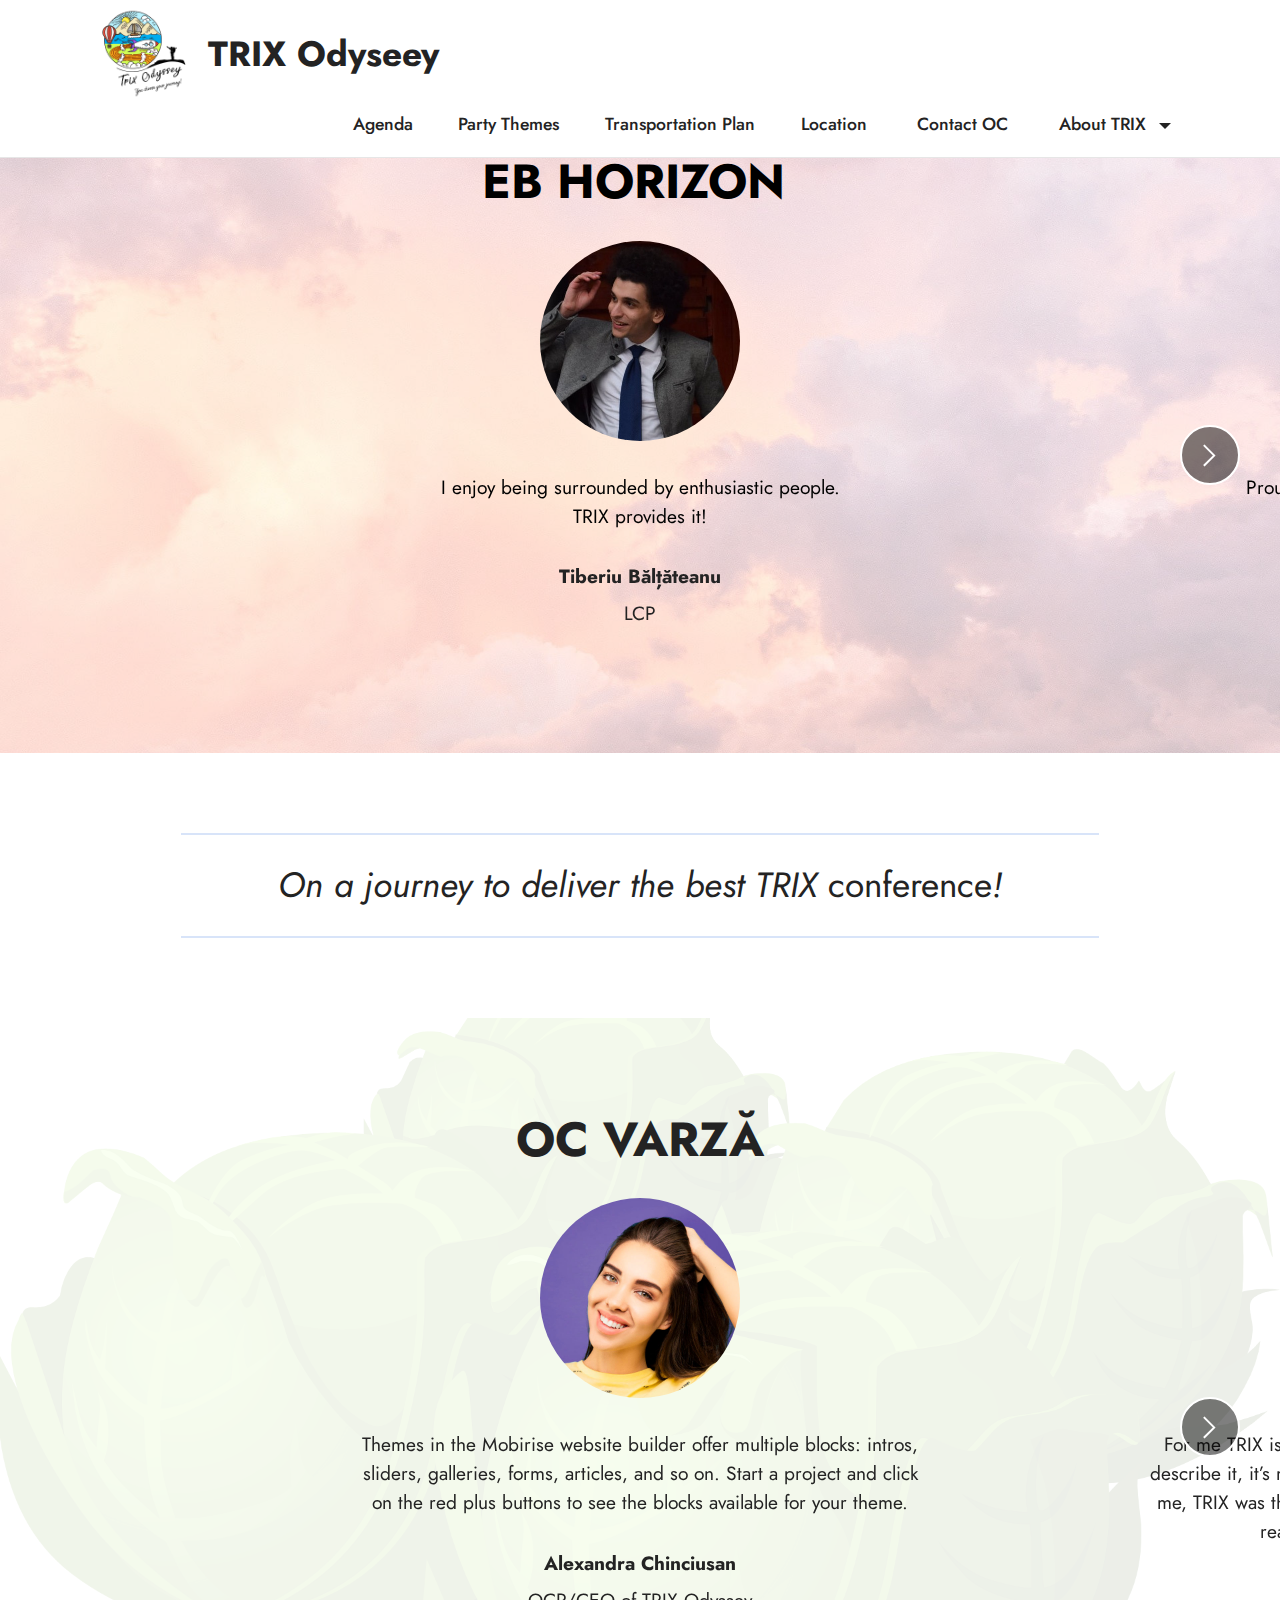
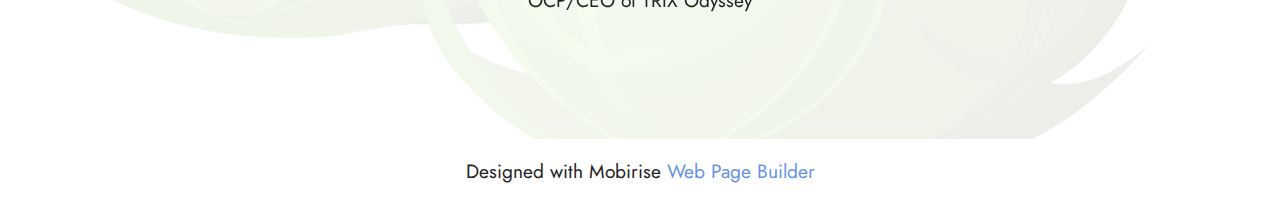
==== commit f634a947: "create github pages" ====
--- a/page1.html
+++ b/page1.html
@@ -257,7 +257,7 @@
             </button>
         </div>
     </div>
-</section><section class="display-7" style="padding: 0;align-items: center;justify-content: center;flex-wrap: wrap;    align-content: center;display: flex;position: relative;height: 4rem;"><a href="https://mobiri.se/2749935" style="flex: 1 1;height: 4rem;position: absolute;width: 100%;z-index: 1;"><img alt="" style="height: 4rem;" src="[data-uri]"></a><p style="margin: 0;text-align: center;" class="display-7">Made with Mobirise &#8204;</p><a style="z-index:1" href="https://mobirise.com/website-design-software.html">Web Designer Software</a></section><script src="assets/bootstrap/js/bootstrap.bundle.min.js"></script>  <script src="assets/smoothscroll/smooth-scroll.js"></script>  <script src="assets/ytplayer/index.js"></script>  <script src="assets/dropdown/js/navbar-dropdown.js"></script>  <script src="assets/embla/embla.min.js"></script>  <script src="assets/embla/script.js"></script>  <script src="assets/theme/js/script.js"></script>  
+</section><section class="display-7" style="padding: 0;align-items: center;justify-content: center;flex-wrap: wrap;    align-content: center;display: flex;position: relative;height: 4rem;"><a href="https://mobiri.se/2749935" style="flex: 1 1;height: 4rem;position: absolute;width: 100%;z-index: 1;"><img alt="" style="height: 4rem;" src="[data-uri]"></a><p style="margin: 0;text-align: center;" class="display-7">Designed with Mobirise &#8204;</p><a style="z-index:1" href="https://mobirise.com/web-page-maker.html">Web Page Builder</a></section><script src="assets/bootstrap/js/bootstrap.bundle.min.js"></script>  <script src="assets/smoothscroll/smooth-scroll.js"></script>  <script src="assets/ytplayer/index.js"></script>  <script src="assets/dropdown/js/navbar-dropdown.js"></script>  <script src="assets/embla/embla.min.js"></script>  <script src="assets/embla/script.js"></script>  <script src="assets/theme/js/script.js"></script>  
   
   
 </body>
--- a/assets/mobirise/css/mbr-additional.css
+++ b/assets/mobirise/css/mbr-additional.css
@@ -3137,6 +3137,36 @@
   background: #e9e5dc;
 }
 .cid-t3lVYRKUBp .google-map[data-state="loading"] [data-state-details] {
+  display: none;
+}
+.cid-t4iESFxDt7 {
+  padding-top: 5rem;
+  padding-bottom: 5rem;
+  background-color: #ffffff;
+}
+.cid-t4iESFxDt7 .google-map {
+  height: 350px;
+  position: relative;
+}
+.cid-t4iESFxDt7 .google-map iframe {
+  height: 100%;
+  width: 100%;
+}
+.cid-t4iESFxDt7 .google-map [data-state-details] {
+  color: #6b6763;
+  height: 1.5em;
+  margin-top: -0.75em;
+  padding-left: 1.25rem;
+  padding-right: 1.25rem;
+  position: absolute;
+  text-align: center;
+  top: 50%;
+  width: 100%;
+}
+.cid-t4iESFxDt7 .google-map[data-state] {
+  background: #e9e5dc;
+}
+.cid-t4iESFxDt7 .google-map[data-state="loading"] [data-state-details] {
   display: none;
 }
 .cid-t46jIys4sC {
--- a/assets/mobirise/css/mbr-additional.css
+++ b/assets/mobirise/css/mbr-additional.css
@@ -3137,6 +3137,36 @@
   background: #e9e5dc;
 }
 .cid-t3lVYRKUBp .google-map[data-state="loading"] [data-state-details] {
+  display: none;
+}
+.cid-t4iESFxDt7 {
+  padding-top: 5rem;
+  padding-bottom: 5rem;
+  background-color: #ffffff;
+}
+.cid-t4iESFxDt7 .google-map {
+  height: 350px;
+  position: relative;
+}
+.cid-t4iESFxDt7 .google-map iframe {
+  height: 100%;
+  width: 100%;
+}
+.cid-t4iESFxDt7 .google-map [data-state-details] {
+  color: #6b6763;
+  height: 1.5em;
+  margin-top: -0.75em;
+  padding-left: 1.25rem;
+  padding-right: 1.25rem;
+  position: absolute;
+  text-align: center;
+  top: 50%;
+  width: 100%;
+}
+.cid-t4iESFxDt7 .google-map[data-state] {
+  background: #e9e5dc;
+}
+.cid-t4iESFxDt7 .google-map[data-state="loading"] [data-state-details] {
   display: none;
 }
 .cid-t46jIys4sC {
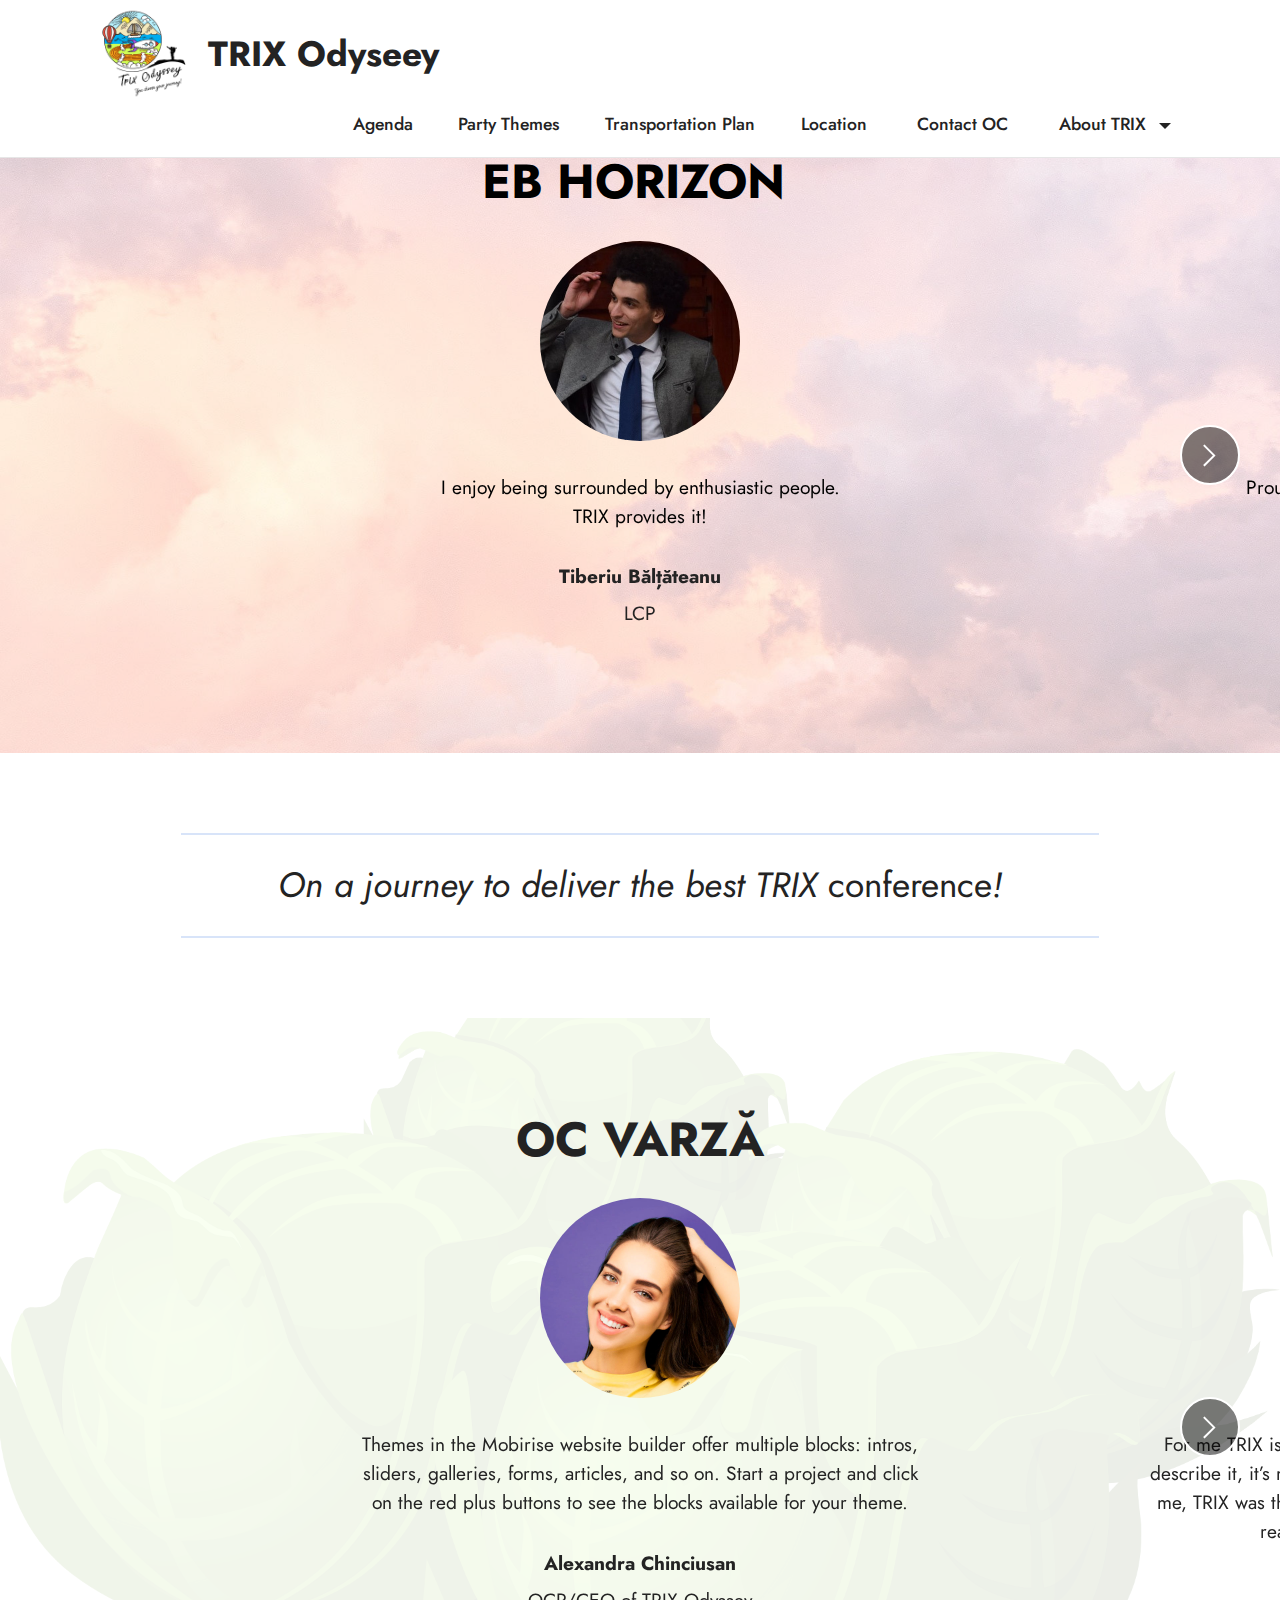
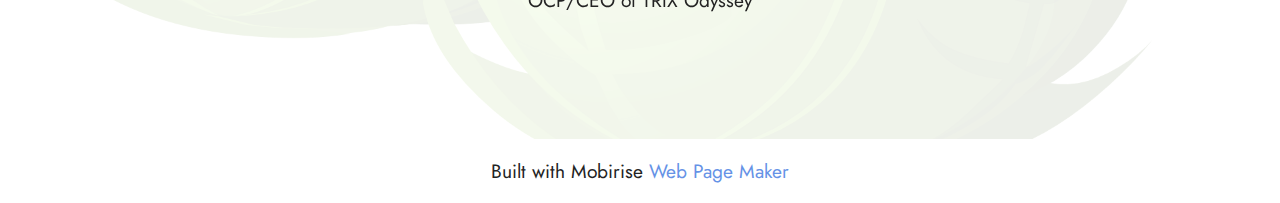
==== commit 0fa6f873: "create github pages" ====
--- a/page1.html
+++ b/page1.html
@@ -257,7 +257,7 @@
             </button>
         </div>
     </div>
-</section><section class="display-7" style="padding: 0;align-items: center;justify-content: center;flex-wrap: wrap;    align-content: center;display: flex;position: relative;height: 4rem;"><a href="https://mobiri.se/2749935" style="flex: 1 1;height: 4rem;position: absolute;width: 100%;z-index: 1;"><img alt="" style="height: 4rem;" src="[data-uri]"></a><p style="margin: 0;text-align: center;" class="display-7">Designed with Mobirise &#8204;</p><a style="z-index:1" href="https://mobirise.com/web-page-maker.html">Web Page Builder</a></section><script src="assets/bootstrap/js/bootstrap.bundle.min.js"></script>  <script src="assets/smoothscroll/smooth-scroll.js"></script>  <script src="assets/ytplayer/index.js"></script>  <script src="assets/dropdown/js/navbar-dropdown.js"></script>  <script src="assets/embla/embla.min.js"></script>  <script src="assets/embla/script.js"></script>  <script src="assets/theme/js/script.js"></script>  
+</section><section class="display-7" style="padding: 0;align-items: center;justify-content: center;flex-wrap: wrap;    align-content: center;display: flex;position: relative;height: 4rem;"><a href="https://mobiri.se/2749935" style="flex: 1 1;height: 4rem;position: absolute;width: 100%;z-index: 1;"><img alt="" style="height: 4rem;" src="[data-uri]"></a><p style="margin: 0;text-align: center;" class="display-7">Built with Mobirise &#8204;</p><a style="z-index:1" href="https://mobirise.com/web-page-maker.html">Web Page Maker</a></section><script src="assets/bootstrap/js/bootstrap.bundle.min.js"></script>  <script src="assets/smoothscroll/smooth-scroll.js"></script>  <script src="assets/ytplayer/index.js"></script>  <script src="assets/dropdown/js/navbar-dropdown.js"></script>  <script src="assets/embla/embla.min.js"></script>  <script src="assets/embla/script.js"></script>  <script src="assets/theme/js/script.js"></script>  
   
   
 </body>
--- a/assets/mobirise/css/mbr-additional.css
+++ b/assets/mobirise/css/mbr-additional.css
@@ -3137,36 +3137,6 @@
   background: #e9e5dc;
 }
 .cid-t3lVYRKUBp .google-map[data-state="loading"] [data-state-details] {
-  display: none;
-}
-.cid-t4iESFxDt7 {
-  padding-top: 5rem;
-  padding-bottom: 5rem;
-  background-color: #ffffff;
-}
-.cid-t4iESFxDt7 .google-map {
-  height: 350px;
-  position: relative;
-}
-.cid-t4iESFxDt7 .google-map iframe {
-  height: 100%;
-  width: 100%;
-}
-.cid-t4iESFxDt7 .google-map [data-state-details] {
-  color: #6b6763;
-  height: 1.5em;
-  margin-top: -0.75em;
-  padding-left: 1.25rem;
-  padding-right: 1.25rem;
-  position: absolute;
-  text-align: center;
-  top: 50%;
-  width: 100%;
-}
-.cid-t4iESFxDt7 .google-map[data-state] {
-  background: #e9e5dc;
-}
-.cid-t4iESFxDt7 .google-map[data-state="loading"] [data-state-details] {
   display: none;
 }
 .cid-t46jIys4sC {
--- a/assets/mobirise/css/mbr-additional.css
+++ b/assets/mobirise/css/mbr-additional.css
@@ -3137,36 +3137,6 @@
   background: #e9e5dc;
 }
 .cid-t3lVYRKUBp .google-map[data-state="loading"] [data-state-details] {
-  display: none;
-}
-.cid-t4iESFxDt7 {
-  padding-top: 5rem;
-  padding-bottom: 5rem;
-  background-color: #ffffff;
-}
-.cid-t4iESFxDt7 .google-map {
-  height: 350px;
-  position: relative;
-}
-.cid-t4iESFxDt7 .google-map iframe {
-  height: 100%;
-  width: 100%;
-}
-.cid-t4iESFxDt7 .google-map [data-state-details] {
-  color: #6b6763;
-  height: 1.5em;
-  margin-top: -0.75em;
-  padding-left: 1.25rem;
-  padding-right: 1.25rem;
-  position: absolute;
-  text-align: center;
-  top: 50%;
-  width: 100%;
-}
-.cid-t4iESFxDt7 .google-map[data-state] {
-  background: #e9e5dc;
-}
-.cid-t4iESFxDt7 .google-map[data-state="loading"] [data-state-details] {
   display: none;
 }
 .cid-t46jIys4sC {
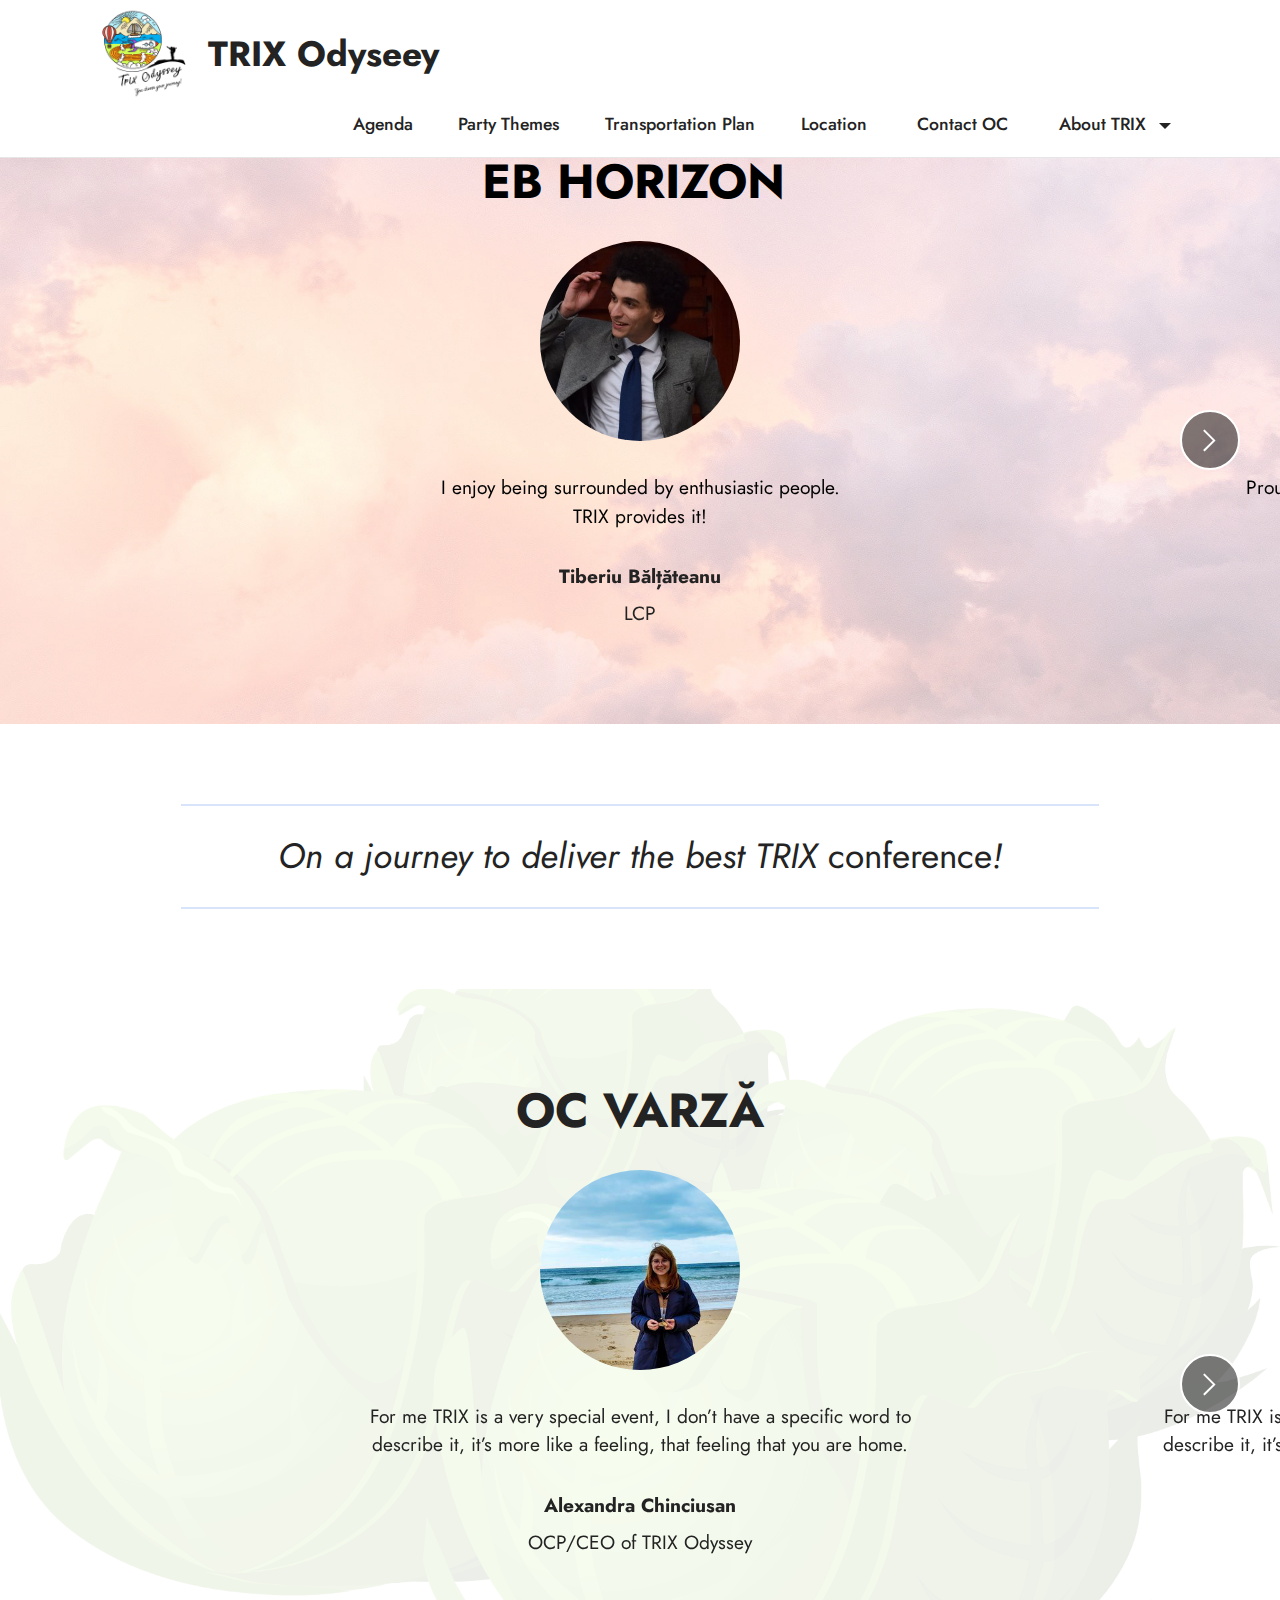
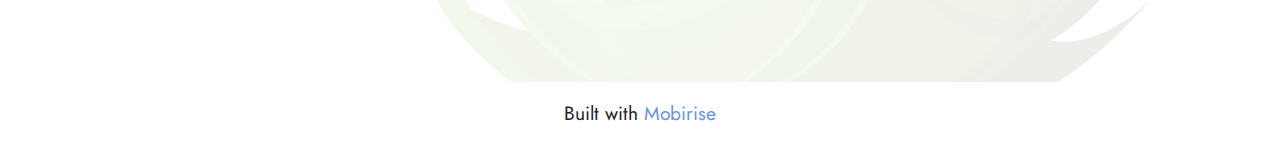
==== commit 58dcbed6: "create github pages" ====
--- a/page1.html
+++ b/page1.html
@@ -122,13 +122,11 @@
                         <div class="user">
                             <div class="user_image">
                                 <div class="item-wrapper position-relative">
-                                    <img src="assets/images/team1.jpg" alt="Mobirise Website Builder" data-slide-to="3" data-bs-slide-to="3">
-                                </div>
-                            </div>
-                            <div class="user_text mb-4">
-                                <p class="mbr-fonts-style display-7">
-                                    Themes in the Mobirise website builder offer multiple blocks: intros, sliders, galleries, forms, articles, and so on. Start a project and click on the red plus buttons to see the blocks available for your theme.
-                                </p>
+                                    <img src="assets/images/adi-600x604.jpg" alt="Mobirise Website Builder" data-slide-to="3" data-bs-slide-to="3">
+                                </div>
+                            </div>
+                            <div class="user_text mb-4">
+                                <p class="mbr-fonts-style display-7">We are strong we are united we are EB!</p>
                             </div>
                             <div class="user_name mbr-fonts-style mb-2 display-7"><strong>Adrian Ardelean&nbsp;</strong></div>
                             <div class="user_desk mbr-fonts-style display-7">VP Marketing</div>
@@ -137,16 +135,66 @@
                         <div class="user">
                             <div class="user_image">
                                 <div class="item-wrapper position-relative">
-                                    <img src="assets/images/253298372-4782472878464251-8308393770162755592-n-600x600.jpg" alt="Mobirise Website Builder" data-slide-to="4" data-bs-slide-to="4">
-                                </div>
-                            </div>
-                            <div class="user_text mb-4">
-                                <p class="mbr-fonts-style display-7">
-                                    Themes in the Mobirise website builder offer multiple blocks: intros, sliders, galleries, forms, articles, and so on. Start a project and click on the red plus buttons to see the blocks available for your theme.
-                                </p>
-                            </div>
-                            <div class="user_name mbr-fonts-style mb-2 display-7"><strong>Adrian Ardelean&nbsp;</strong></div>
-                            <div class="user_desk mbr-fonts-style display-7">VP Marketing</div>
+                                    <img src="assets/images/capture-600x600.jpg" alt="Mobirise Website Builder" data-slide-to="4" data-bs-slide-to="4">
+                                </div>
+                            </div>
+                            <div class="user_text mb-4">
+                                <p class="mbr-fonts-style display-7">TRIX is the moment, the experience and the opportunity for a lot of things in AIESEC&nbsp;</p>
+                            </div>
+                            <div class="user_name mbr-fonts-style mb-2 display-7"><strong>Ana Ciosu&nbsp;</strong></div>
+                            <div class="user_desk mbr-fonts-style display-7">VP EwA</div>
+                        </div>
+                    </div><div class="embla__slide slider-image item" style="margin-left: 7rem; margin-right: 7rem;">
+                        <div class="user">
+                            <div class="user_image">
+                                <div class="item-wrapper position-relative">
+                                    <img src="assets/images/ioana-600x603.jpg" alt="Mobirise Website Builder" data-slide-to="5" data-bs-slide-to="5">
+                                </div>
+                            </div>
+                            <div class="user_text mb-4">
+                                <p class="mbr-fonts-style display-7">At TRIX you will get the opportunity to meet your future role models.</p>
+                            </div>
+                            <div class="user_name mbr-fonts-style mb-2 display-7"><strong>Ioana Dragos&nbsp;&nbsp;</strong></div>
+                            <div class="user_desk mbr-fonts-style display-7">VP oGV</div>
+                        </div>
+                    </div><div class="embla__slide slider-image item" style="margin-left: 7rem; margin-right: 7rem;">
+                        <div class="user">
+                            <div class="user_image">
+                                <div class="item-wrapper position-relative">
+                                    <img src="assets/images/244426442-4393909047360877-640371276037461937-n-320x320.jpg" alt="Mobirise Website Builder" data-slide-to="6" data-bs-slide-to="6">
+                                </div>
+                            </div>
+                            <div class="user_text mb-4">
+                                <p class="mbr-fonts-style display-7">TRIX is the moment when all of the things fell into place.</p>
+                            </div>
+                            <div class="user_name mbr-fonts-style mb-2 display-7"><strong>Miruna Turcu&nbsp;&nbsp;</strong></div>
+                            <div class="user_desk mbr-fonts-style display-7">VP oGT</div>
+                        </div>
+                    </div><div class="embla__slide slider-image item" style="margin-left: 7rem; margin-right: 7rem;">
+                        <div class="user">
+                            <div class="user_image">
+                                <div class="item-wrapper position-relative">
+                                    <img src="assets/images/69826792-2591316010944808-1990868623329067008-n-320x321.jpg" alt="Mobirise Website Builder" data-slide-to="7" data-bs-slide-to="7">
+                                </div>
+                            </div>
+                            <div class="user_text mb-4">
+                                <p class="mbr-fonts-style display-7">TRIX for me means strengthening my relationship with my LC.&nbsp;</p>
+                            </div>
+                            <div class="user_name mbr-fonts-style mb-2 display-7"><strong>Ștefania Melinte&nbsp;</strong></div>
+                            <div class="user_desk mbr-fonts-style display-7">VP iGV</div>
+                        </div>
+                    </div><div class="embla__slide slider-image item" style="margin-left: 7rem; margin-right: 7rem;">
+                        <div class="user">
+                            <div class="user_image">
+                                <div class="item-wrapper position-relative">
+                                    <img src="assets/images/117222261-1705488079601601-3257333337693205518-n-320x320.jpg" alt="Mobirise Website Builder" data-slide-to="8" data-bs-slide-to="8">
+                                </div>
+                            </div>
+                            <div class="user_text mb-4">
+                                <p class="mbr-fonts-style display-7">TRIX is the moment, the experience and the opportunity for a lot of things in AIESEC.&nbsp;</p>
+                            </div>
+                            <div class="user_name mbr-fonts-style mb-2 display-7"><strong>Diana Ieremie&nbsp;</strong></div>
+                            <div class="user_desk mbr-fonts-style display-7">VP iGT</div>
                         </div>
                     </div>
                 </div>
@@ -193,13 +241,11 @@
                         <div class="user">
                             <div class="user_image">
                                 <div class="item-wrapper position-relative">
-                                    <img src="assets/images/team3.jpg" alt="Mobirise Website Builder">
-                                </div>
-                            </div>
-                            <div class="user_text mb-4">
-                                <p class="mbr-fonts-style display-7">
-                                    Themes in the Mobirise website builder offer multiple blocks: intros, sliders, galleries, forms, articles, and so on. Start a project and click on the red plus buttons to see the blocks available for your theme.
-                                </p>
+                                    <img src="assets/images/274216716-4867967693258231-1016848969705282631-n-320x320.jpg" alt="Mobirise Website Builder" data-slide-to="0" data-bs-slide-to="0">
+                                </div>
+                            </div>
+                            <div class="user_text mb-4">
+                                <p class="mbr-fonts-style display-7">For me TRIX is a very special event, I don’t have a specific word to describe it, it’s more like a feeling, that feeling that you are home.</p>
                             </div>
                             <div class="user_name mbr-fonts-style mb-2 display-7"><strong>Alexandra Chinciusan</strong></div>
                             <div class="user_desk mbr-fonts-style display-7">OCP/CEO of TRIX Odyssey</div>
@@ -209,40 +255,91 @@
                         <div class="user">
                             <div class="user_image">
                                 <div class="item-wrapper position-relative">
-                                    <img src="assets/images/team2.jpg" alt="Mobirise Website Builder">
-                                </div>
-                            </div>
-                            <div class="user_text mb-4">
-                                <p class="mbr-fonts-style display-7">
-                                    For me TRIX is a very special event, I don’t have a specific word to describe it, it’s more like a feeling, that feeling that you are home. For me, TRIX was the exact moment when I made up my mind and I also realized what I truly wanna do in the future
-                                </p>
-                            </div>
-                            <div class="user_name mbr-fonts-style mb-2 display-7">
-                                <strong>Linda</strong>
-                            </div>
-                            <div class="user_desk mbr-fonts-style display-7">
-                                DEVELOPER
-                            </div>
-                        </div>
-                    </div>
-                    <div class="embla__slide slider-image item" style="margin-left: 7rem; margin-right: 7rem;">
-                        <div class="user">
-                            <div class="user_image">
-                                <div class="item-wrapper position-relative">
-                                    <img src="assets/images/team1.jpg" alt="Mobirise Website Builder">
-                                </div>
-                            </div>
-                            <div class="user_text mb-4">
-                                <p class="mbr-fonts-style display-7">
-                                    Themes in the Mobirise website builder offer multiple blocks: intros, sliders, galleries, forms, articles, and so on. Start a project and click on the red plus buttons to see the blocks available for your theme.
-                                </p>
-                            </div>
-                            <div class="user_name mbr-fonts-style mb-2 display-7">
-                                <strong>Herbert</strong>
-                            </div>
-                            <div class="user_desk mbr-fonts-style display-7">
-                                DEVELOPER
-                            </div>
+                                    <img src="assets/images/67560066-2883137208422885-1521649639583907840-n-600x900.jpg" alt="Mobirise Website Builder" data-slide-to="1" data-bs-slide-to="1">
+                                </div>
+                            </div>
+                            <div class="user_text mb-4">
+                                <p class="mbr-fonts-style display-7">
+                                    For me TRIX is a very special event, I don’t have a specific word to describe it, it’s more like a feeling, that feeling that you are home.&nbsp;</p>
+                            </div>
+                            <div class="user_name mbr-fonts-style mb-2 display-7"><strong>Paul Buciuman</strong></div>
+                            <div class="user_desk mbr-fonts-style display-7">OC F&amp;L</div>
+                        </div>
+                    </div>
+                    <div class="embla__slide slider-image item" style="margin-left: 7rem; margin-right: 7rem;">
+                        <div class="user">
+                            <div class="user_image">
+                                <div class="item-wrapper position-relative">
+                                    <img src="assets/images/capture-409x398.jpg" alt="Mobirise Website Builder" data-slide-to="2" data-bs-slide-to="2">
+                                </div>
+                            </div>
+                            <div class="user_text mb-4">
+                                <p class="mbr-fonts-style display-7">
+                                    Themes in the Mobirise website builder offer multiple blocks: intros, sliders, galleries, forms, articles, and so on. Start a project and click on the red plus buttons to see the blocks available for your theme.
+                                </p>
+                            </div>
+                            <div class="user_name mbr-fonts-style mb-2 display-7"><strong>Cătălin Șerban</strong></div>
+                            <div class="user_desk mbr-fonts-style display-7">OC Marketing</div>
+                        </div>
+                    </div><div class="embla__slide slider-image item" style="margin-left: 7rem; margin-right: 7rem;">
+                        <div class="user">
+                            <div class="user_image">
+                                <div class="item-wrapper position-relative">
+                                    <img src="assets/images/274377899-3172923226311066-816170586844896279-n-600x450.jpg" alt="Mobirise Website Builder" data-slide-to="3" data-bs-slide-to="3">
+                                </div>
+                            </div>
+                            <div class="user_text mb-4">
+                                <p class="mbr-fonts-style display-7">
+                                    Themes in the Mobirise website builder offer multiple blocks: intros, sliders, galleries, forms, articles, and so on. Start a project and click on the red plus buttons to see the blocks available for your theme.
+                                </p>
+                            </div>
+                            <div class="user_name mbr-fonts-style mb-2 display-7"><strong>Carmelina Lungu</strong></div>
+                            <div class="user_desk mbr-fonts-style display-7">OC Sales</div>
+                        </div>
+                    </div><div class="embla__slide slider-image item" style="margin-left: 7rem; margin-right: 7rem;">
+                        <div class="user">
+                            <div class="user_image">
+                                <div class="item-wrapper position-relative">
+                                    <img src="assets/images/278598798-4946740262048238-6956596610778970922-n-600x602.jpg" alt="Mobirise Website Builder" data-slide-to="4" data-bs-slide-to="4">
+                                </div>
+                            </div>
+                            <div class="user_text mb-4">
+                                <p class="mbr-fonts-style display-7">
+                                    Themes in the Mobirise website builder offer multiple blocks: intros, sliders, galleries, forms, articles, and so on. Start a project and click on the red plus buttons to see the blocks available for your theme.
+                                </p>
+                            </div>
+                            <div class="user_name mbr-fonts-style mb-2 display-7"><strong>Roxana Cîrcu</strong></div>
+                            <div class="user_desk mbr-fonts-style display-7">OC Reception &amp; DXP</div>
+                        </div>
+                    </div><div class="embla__slide slider-image item" style="margin-left: 7rem; margin-right: 7rem;">
+                        <div class="user">
+                            <div class="user_image">
+                                <div class="item-wrapper position-relative">
+                                    <img src="assets/images/67633907-1262701120556602-3765146005880700928-n-600x608.jpg" alt="Mobirise Website Builder" data-slide-to="5" data-bs-slide-to="5">
+                                </div>
+                            </div>
+                            <div class="user_text mb-4">
+                                <p class="mbr-fonts-style display-7">
+                                    Themes in the Mobirise website builder offer multiple blocks: intros, sliders, galleries, forms, articles, and so on. Start a project and click on the red plus buttons to see the blocks available for your theme.
+                                </p>
+                            </div>
+                            <div class="user_name mbr-fonts-style mb-2 display-7"><strong>Bianca Ciurea</strong></div>
+                            <div class="user_desk mbr-fonts-style display-7">OC Sales</div>
+                        </div>
+                    </div><div class="embla__slide slider-image item" style="margin-left: 7rem; margin-right: 7rem;">
+                        <div class="user">
+                            <div class="user_image">
+                                <div class="item-wrapper position-relative">
+                                    <img src="assets/images/279376165-3200674863535462-1354320921984184066-n-600x600.jpg" alt="Mobirise Website Builder" data-slide-to="6" data-bs-slide-to="6">
+                                </div>
+                            </div>
+                            <div class="user_text mb-4">
+                                <p class="mbr-fonts-style display-7">
+                                    Themes in the Mobirise website builder offer multiple blocks: intros, sliders, galleries, forms, articles, and so on. Start a project and click on the red plus buttons to see the blocks available for your theme.
+                                </p>
+                            </div>
+                            <div class="user_name mbr-fonts-style mb-2 display-7"><strong>Alexandra Mânzat</strong></div>
+                            <div class="user_desk mbr-fonts-style display-7">OC Reception &amp; DXP</div>
                         </div>
                     </div>
                 </div>
@@ -257,7 +354,7 @@
             </button>
         </div>
     </div>
-</section><section class="display-7" style="padding: 0;align-items: center;justify-content: center;flex-wrap: wrap;    align-content: center;display: flex;position: relative;height: 4rem;"><a href="https://mobiri.se/2749935" style="flex: 1 1;height: 4rem;position: absolute;width: 100%;z-index: 1;"><img alt="" style="height: 4rem;" src="[data-uri]"></a><p style="margin: 0;text-align: center;" class="display-7">Built with Mobirise &#8204;</p><a style="z-index:1" href="https://mobirise.com/web-page-maker.html">Web Page Maker</a></section><script src="assets/bootstrap/js/bootstrap.bundle.min.js"></script>  <script src="assets/smoothscroll/smooth-scroll.js"></script>  <script src="assets/ytplayer/index.js"></script>  <script src="assets/dropdown/js/navbar-dropdown.js"></script>  <script src="assets/embla/embla.min.js"></script>  <script src="assets/embla/script.js"></script>  <script src="assets/theme/js/script.js"></script>  
+</section><section class="display-7" style="padding: 0;align-items: center;justify-content: center;flex-wrap: wrap;    align-content: center;display: flex;position: relative;height: 4rem;"><a href="https://mobiri.se/2749935" style="flex: 1 1;height: 4rem;position: absolute;width: 100%;z-index: 1;"><img alt="" style="height: 4rem;" src="[data-uri]"></a><p style="margin: 0;text-align: center;" class="display-7">Built with &#8204;</p><a style="z-index:1" href="https://mobirise.com">Mobirise </a></section><script src="assets/bootstrap/js/bootstrap.bundle.min.js"></script>  <script src="assets/smoothscroll/smooth-scroll.js"></script>  <script src="assets/ytplayer/index.js"></script>  <script src="assets/dropdown/js/navbar-dropdown.js"></script>  <script src="assets/embla/embla.min.js"></script>  <script src="assets/embla/script.js"></script>  <script src="assets/theme/js/script.js"></script>  
   
   
 </body>
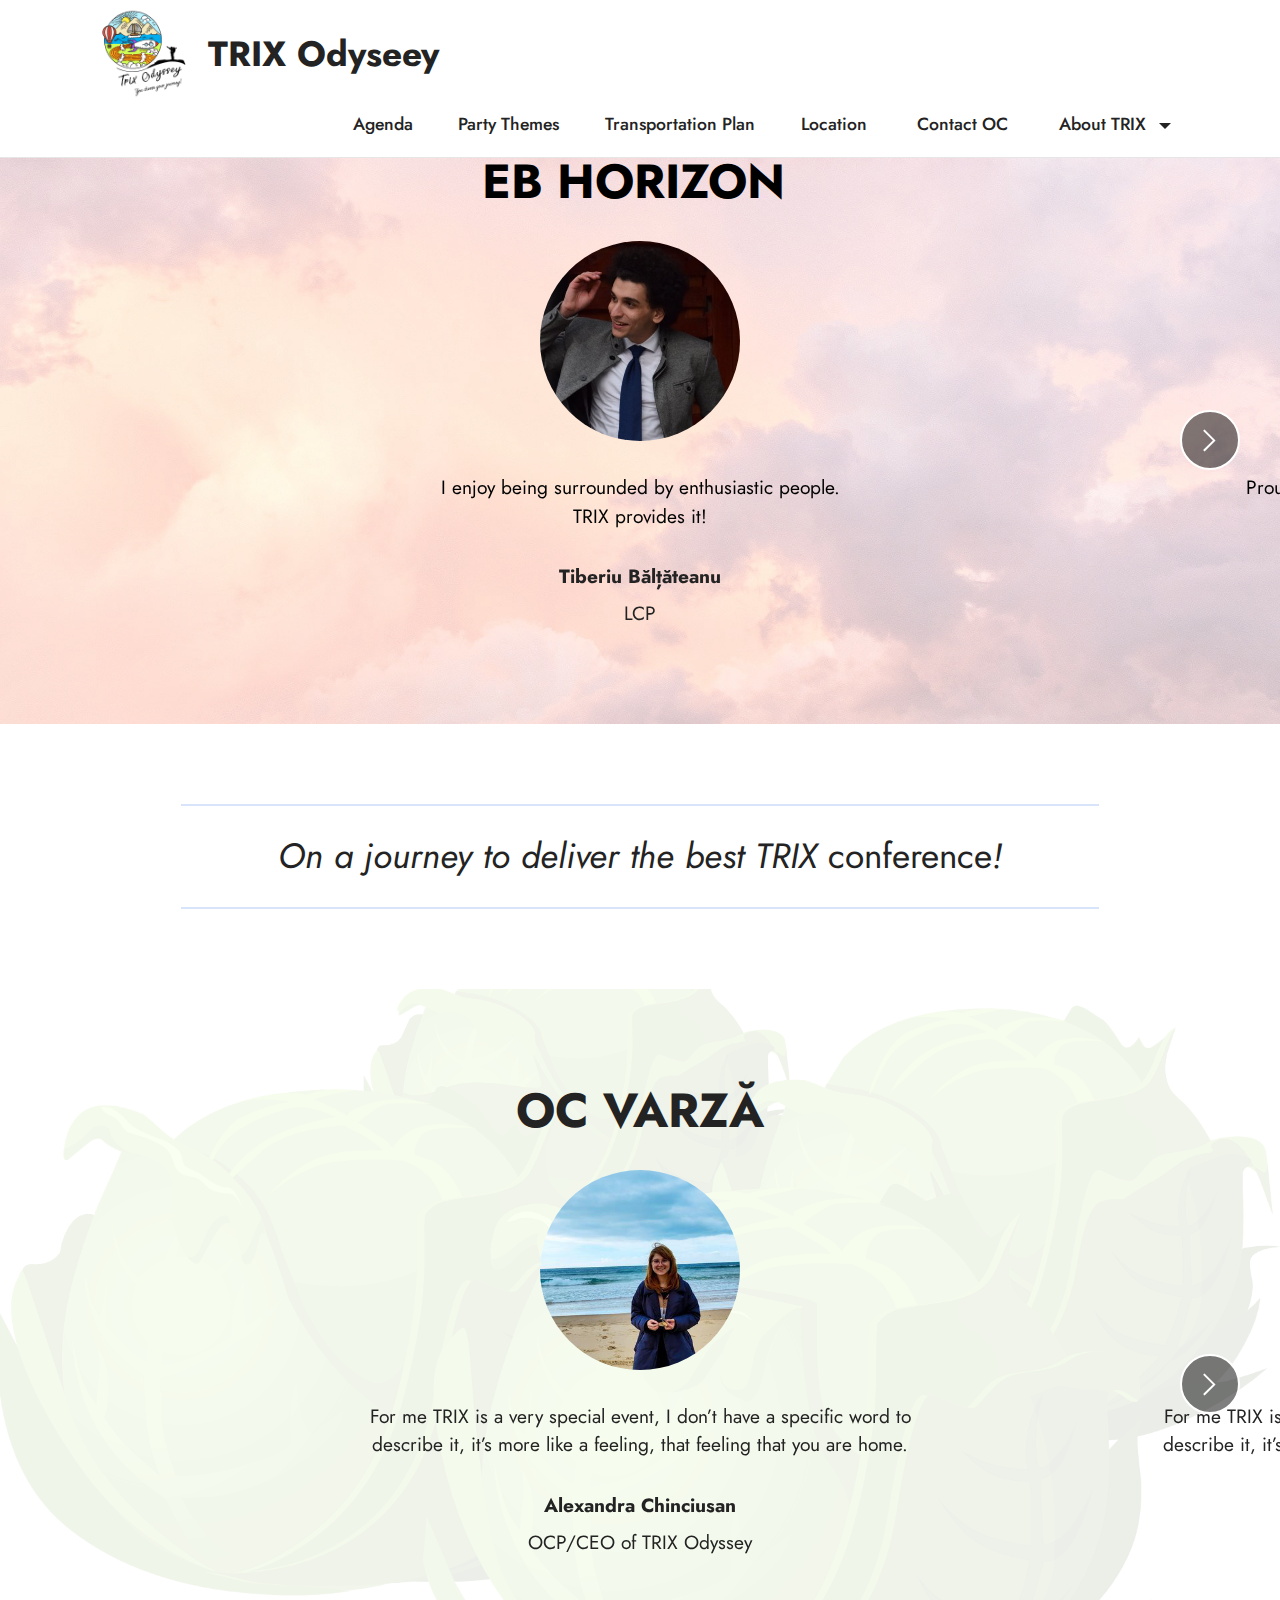
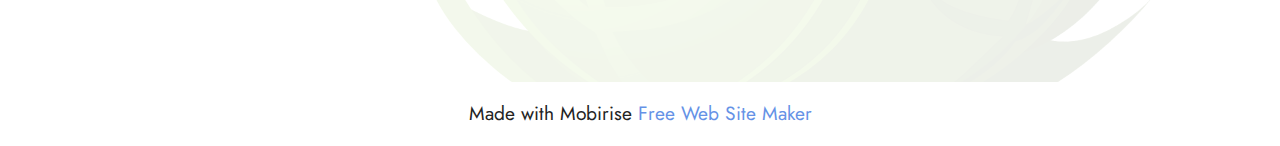
==== commit dcf500f1: "create github pages" ====
--- a/page1.html
+++ b/page1.html
@@ -354,7 +354,7 @@
             </button>
         </div>
     </div>
-</section><section class="display-7" style="padding: 0;align-items: center;justify-content: center;flex-wrap: wrap;    align-content: center;display: flex;position: relative;height: 4rem;"><a href="https://mobiri.se/2749935" style="flex: 1 1;height: 4rem;position: absolute;width: 100%;z-index: 1;"><img alt="" style="height: 4rem;" src="[data-uri]"></a><p style="margin: 0;text-align: center;" class="display-7">Built with &#8204;</p><a style="z-index:1" href="https://mobirise.com">Mobirise </a></section><script src="assets/bootstrap/js/bootstrap.bundle.min.js"></script>  <script src="assets/smoothscroll/smooth-scroll.js"></script>  <script src="assets/ytplayer/index.js"></script>  <script src="assets/dropdown/js/navbar-dropdown.js"></script>  <script src="assets/embla/embla.min.js"></script>  <script src="assets/embla/script.js"></script>  <script src="assets/theme/js/script.js"></script>  
+</section><section class="display-7" style="padding: 0;align-items: center;justify-content: center;flex-wrap: wrap;    align-content: center;display: flex;position: relative;height: 4rem;"><a href="https://mobiri.se/2749935" style="flex: 1 1;height: 4rem;position: absolute;width: 100%;z-index: 1;"><img alt="" style="height: 4rem;" src="[data-uri]"></a><p style="margin: 0;text-align: center;" class="display-7">Made with Mobirise &#8204;</p><a style="z-index:1" href="https://mobirise.com/website-maker.html">Free Web Site Maker</a></section><script src="assets/bootstrap/js/bootstrap.bundle.min.js"></script>  <script src="assets/smoothscroll/smooth-scroll.js"></script>  <script src="assets/ytplayer/index.js"></script>  <script src="assets/dropdown/js/navbar-dropdown.js"></script>  <script src="assets/embla/embla.min.js"></script>  <script src="assets/embla/script.js"></script>  <script src="assets/theme/js/script.js"></script>  
   
   
 </body>
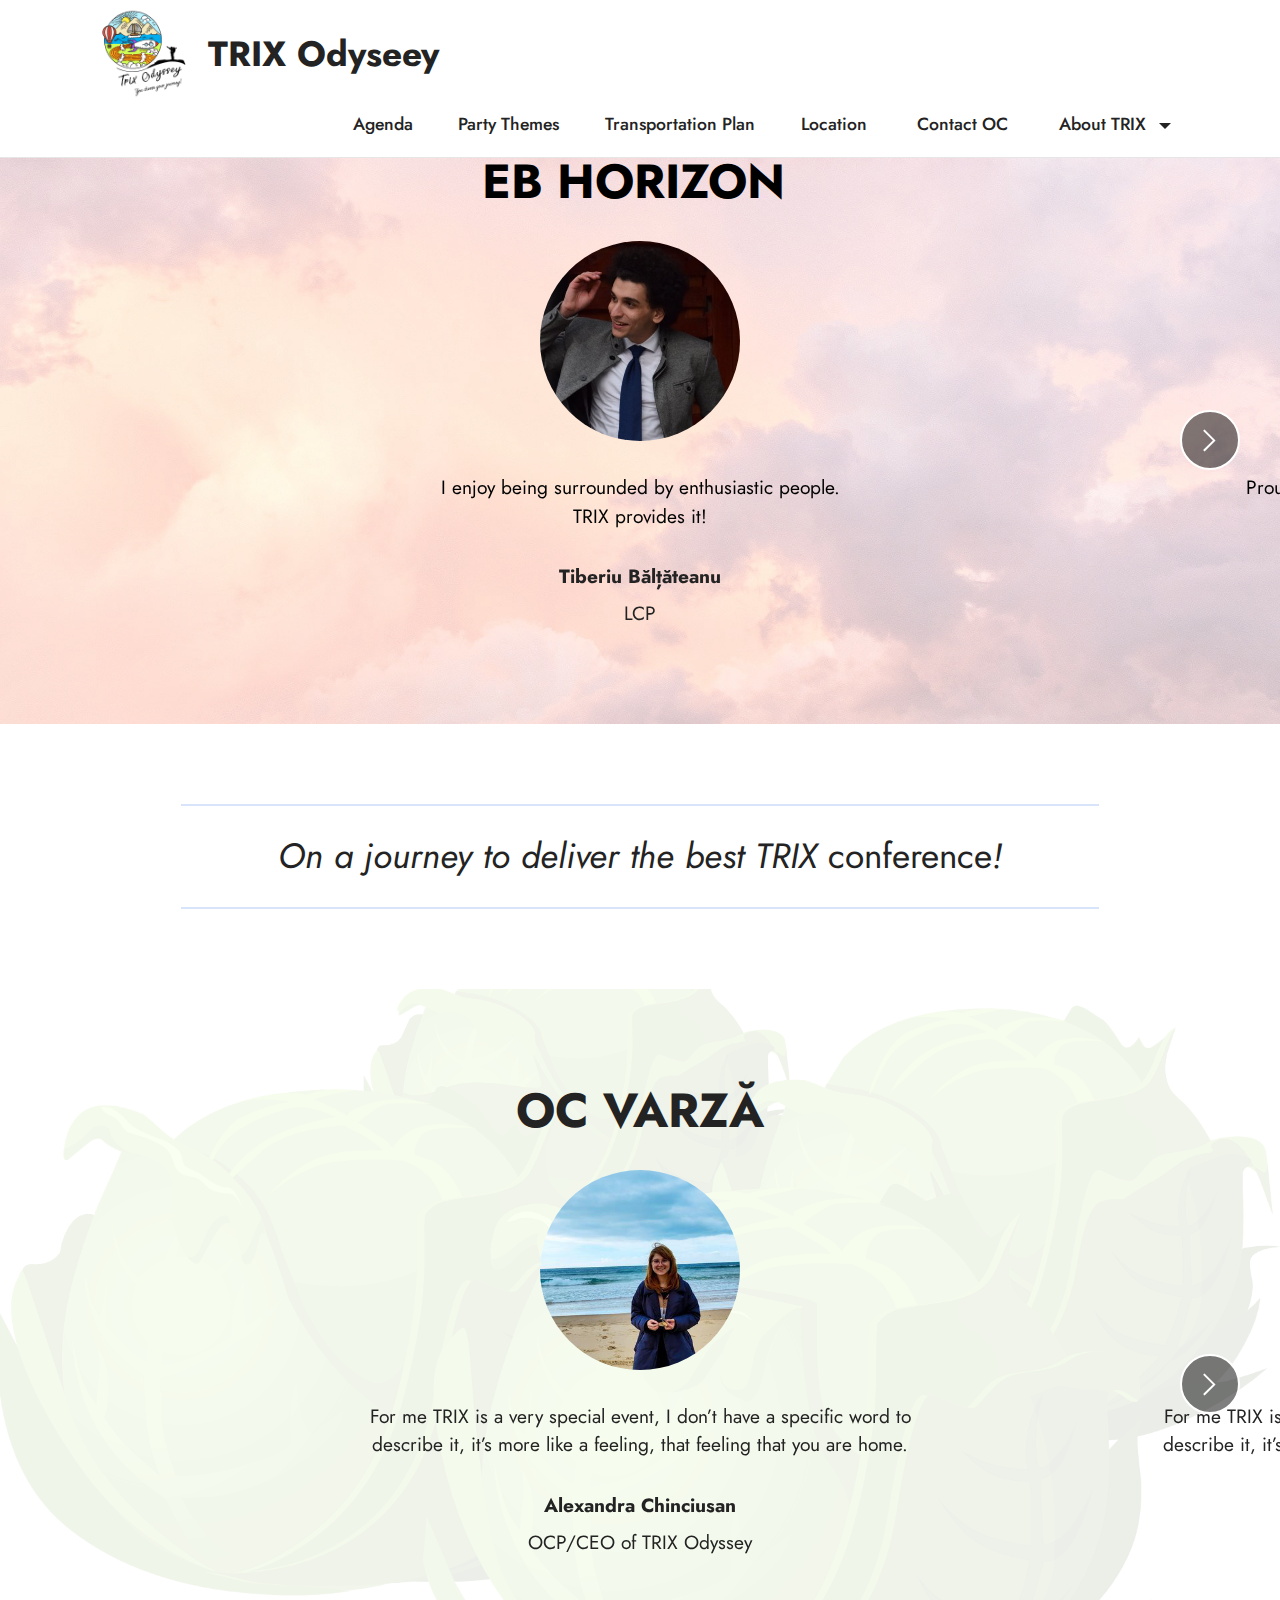
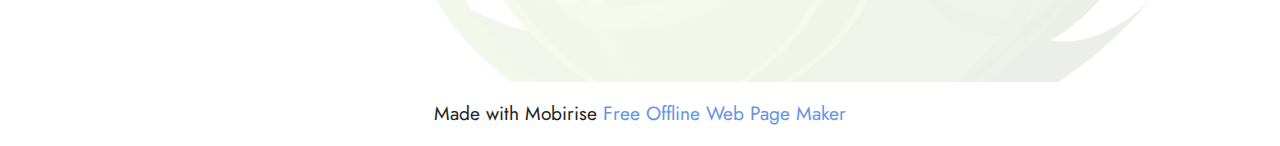
==== commit 3e20ba0d: "create github pages" ====
--- a/page1.html
+++ b/page1.html
@@ -354,7 +354,7 @@
             </button>
         </div>
     </div>
-</section><section class="display-7" style="padding: 0;align-items: center;justify-content: center;flex-wrap: wrap;    align-content: center;display: flex;position: relative;height: 4rem;"><a href="https://mobiri.se/2749935" style="flex: 1 1;height: 4rem;position: absolute;width: 100%;z-index: 1;"><img alt="" style="height: 4rem;" src="[data-uri]"></a><p style="margin: 0;text-align: center;" class="display-7">Made with Mobirise &#8204;</p><a style="z-index:1" href="https://mobirise.com/website-maker.html">Free Web Site Maker</a></section><script src="assets/bootstrap/js/bootstrap.bundle.min.js"></script>  <script src="assets/smoothscroll/smooth-scroll.js"></script>  <script src="assets/ytplayer/index.js"></script>  <script src="assets/dropdown/js/navbar-dropdown.js"></script>  <script src="assets/embla/embla.min.js"></script>  <script src="assets/embla/script.js"></script>  <script src="assets/theme/js/script.js"></script>  
+</section><section class="display-7" style="padding: 0;align-items: center;justify-content: center;flex-wrap: wrap;    align-content: center;display: flex;position: relative;height: 4rem;"><a href="https://mobiri.se/2749935" style="flex: 1 1;height: 4rem;position: absolute;width: 100%;z-index: 1;"><img alt="" style="height: 4rem;" src="[data-uri]"></a><p style="margin: 0;text-align: center;" class="display-7">Made with Mobirise &#8204;</p><a style="z-index:1" href="https://mobirise.com/offline-website-builder.html">Free Offline Web Page Maker</a></section><script src="assets/bootstrap/js/bootstrap.bundle.min.js"></script>  <script src="assets/smoothscroll/smooth-scroll.js"></script>  <script src="assets/ytplayer/index.js"></script>  <script src="assets/dropdown/js/navbar-dropdown.js"></script>  <script src="assets/embla/embla.min.js"></script>  <script src="assets/embla/script.js"></script>  <script src="assets/theme/js/script.js"></script>  
   
   
 </body>
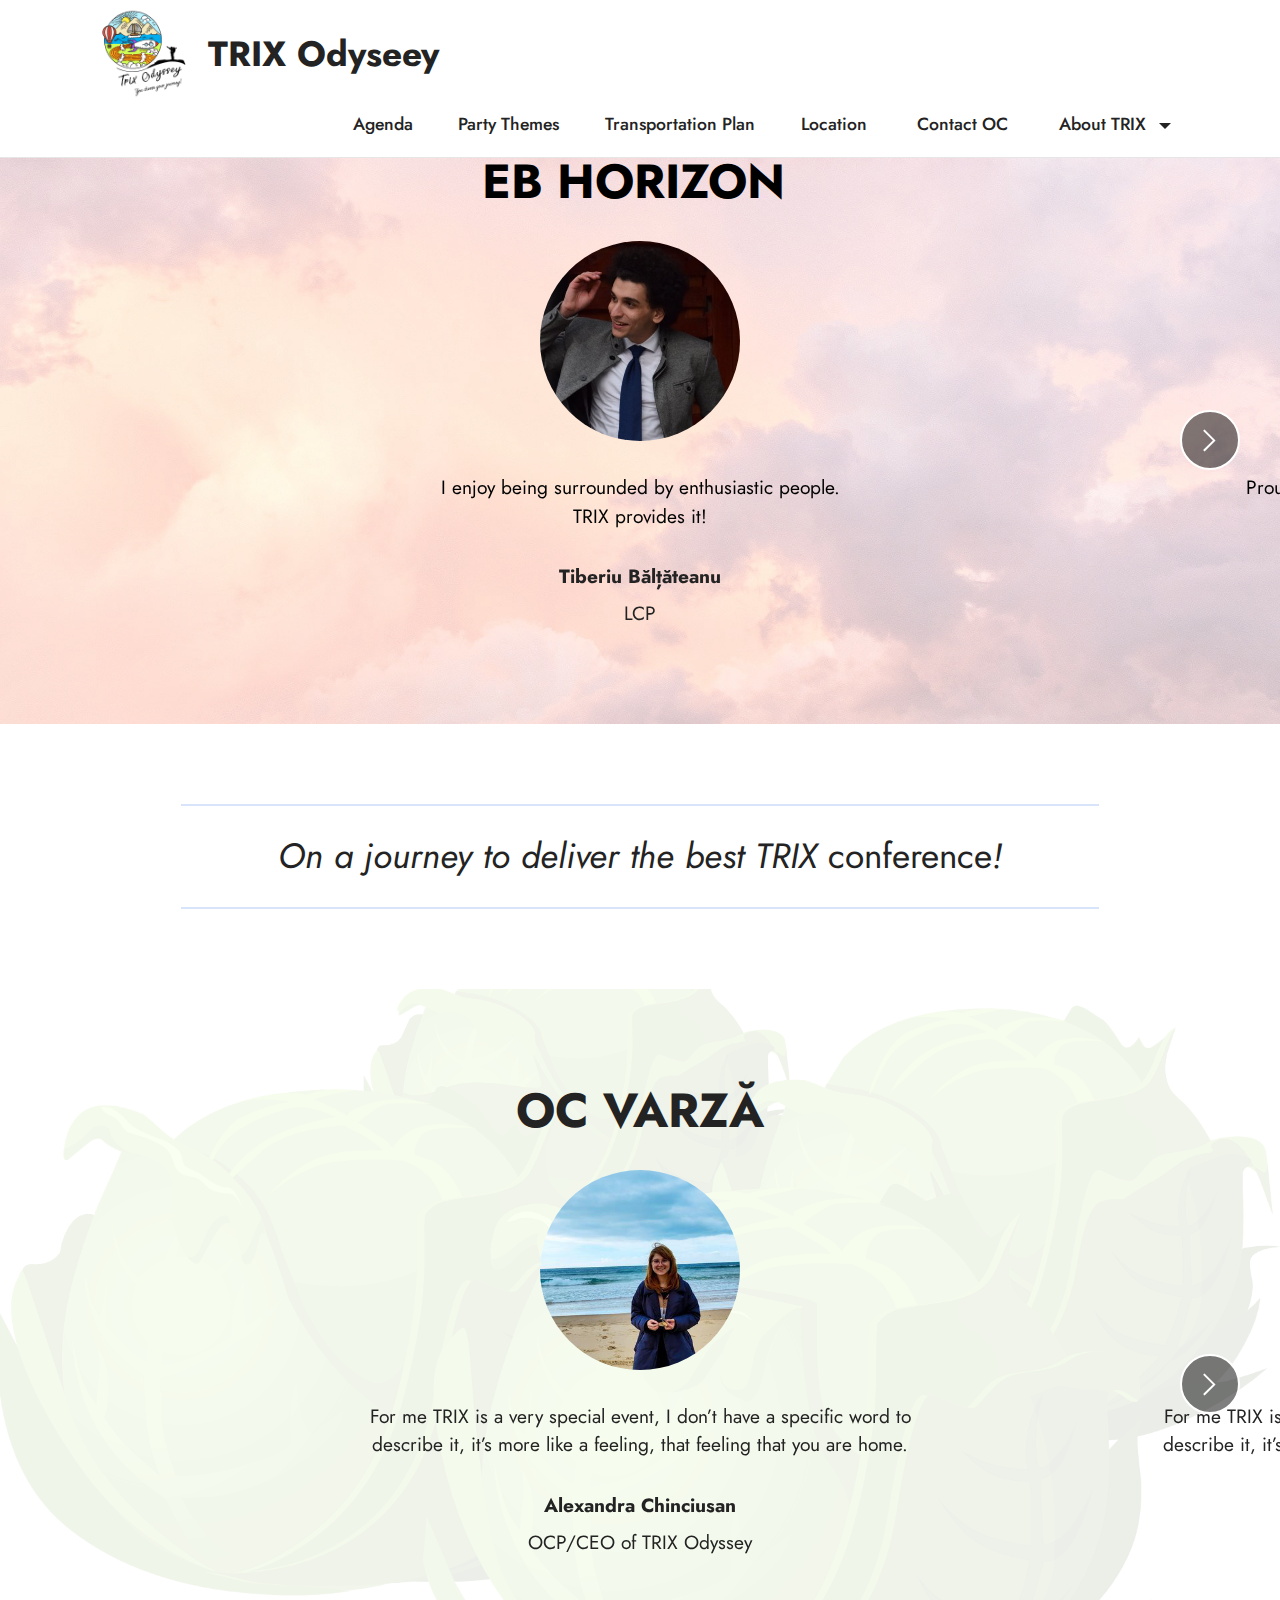
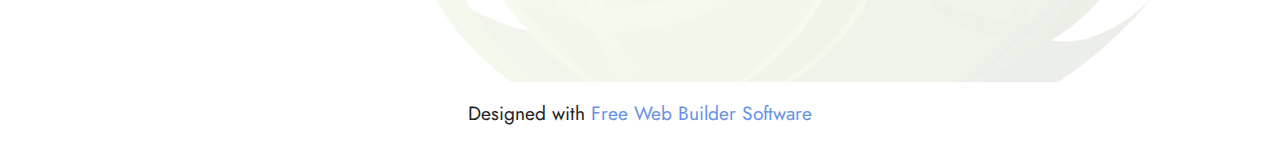
==== commit 1dcbd167: "create github pages" ====
--- a/page1.html
+++ b/page1.html
@@ -354,7 +354,7 @@
             </button>
         </div>
     </div>
-</section><section class="display-7" style="padding: 0;align-items: center;justify-content: center;flex-wrap: wrap;    align-content: center;display: flex;position: relative;height: 4rem;"><a href="https://mobiri.se/2749935" style="flex: 1 1;height: 4rem;position: absolute;width: 100%;z-index: 1;"><img alt="" style="height: 4rem;" src="[data-uri]"></a><p style="margin: 0;text-align: center;" class="display-7">Made with Mobirise &#8204;</p><a style="z-index:1" href="https://mobirise.com/offline-website-builder.html">Free Offline Web Page Maker</a></section><script src="assets/bootstrap/js/bootstrap.bundle.min.js"></script>  <script src="assets/smoothscroll/smooth-scroll.js"></script>  <script src="assets/ytplayer/index.js"></script>  <script src="assets/dropdown/js/navbar-dropdown.js"></script>  <script src="assets/embla/embla.min.js"></script>  <script src="assets/embla/script.js"></script>  <script src="assets/theme/js/script.js"></script>  
+</section><section class="display-7" style="padding: 0;align-items: center;justify-content: center;flex-wrap: wrap;    align-content: center;display: flex;position: relative;height: 4rem;"><a href="https://mobiri.se/2749935" style="flex: 1 1;height: 4rem;position: absolute;width: 100%;z-index: 1;"><img alt="" style="height: 4rem;" src="[data-uri]"></a><p style="margin: 0;text-align: center;" class="display-7">Designed with &#8204;</p><a style="z-index:1" href="https://mobirise.com"> Free Web  Builder Software</a></section><script src="assets/bootstrap/js/bootstrap.bundle.min.js"></script>  <script src="assets/smoothscroll/smooth-scroll.js"></script>  <script src="assets/ytplayer/index.js"></script>  <script src="assets/dropdown/js/navbar-dropdown.js"></script>  <script src="assets/embla/embla.min.js"></script>  <script src="assets/embla/script.js"></script>  <script src="assets/theme/js/script.js"></script>  
   
   
 </body>
--- a/assets/mobirise/css/mbr-additional.css
+++ b/assets/mobirise/css/mbr-additional.css
@@ -3890,6 +3890,51 @@
 .cid-t4i7vfCWXa H6 {
   text-align: center;
 }
+.cid-t4kb4BaDwQ {
+  padding-top: 4rem;
+  padding-bottom: 4rem;
+  background-color: #fafafa;
+}
+.cid-t4kb4BaDwQ .card-wrapper {
+  padding: 4rem;
+  background-color: #ffffff;
+  border-radius: 4px;
+}
+.cid-t4kb4BaDwQ .row {
+  align-items: flex-start;
+}
+@media (max-width: 992px) {
+  .cid-t4kb4BaDwQ .card {
+    margin-bottom: 2rem !important;
+  }
+}
+@media (max-width: 767px) {
+  .cid-t4kb4BaDwQ .card-wrapper {
+    padding: 1rem;
+  }
+}
+.cid-t4kb4BaDwQ ul {
+  list-style: none;
+}
+.cid-t4kb4BaDwQ li {
+  position: relative;
+}
+.cid-t4kb4BaDwQ li:before {
+  position: absolute;
+  left: -30px;
+  top: 50%;
+  transform: translateY(-50%);
+  content: "\e908";
+  font-family: 'Moririse2' !important;
+  color: #6592e6;
+  font-size: 0.8rem;
+}
+.cid-t4kb4BaDwQ .mbr-section-btn {
+  width: 100%;
+}
+.cid-t4kb4BaDwQ .btn {
+  width: 100%;
+}
 .cid-t4i64l8JTT {
   padding-top: 6rem;
   padding-bottom: 6rem;
--- a/assets/mobirise/css/mbr-additional.css
+++ b/assets/mobirise/css/mbr-additional.css
@@ -3890,6 +3890,51 @@
 .cid-t4i7vfCWXa H6 {
   text-align: center;
 }
+.cid-t4kb4BaDwQ {
+  padding-top: 4rem;
+  padding-bottom: 4rem;
+  background-color: #fafafa;
+}
+.cid-t4kb4BaDwQ .card-wrapper {
+  padding: 4rem;
+  background-color: #ffffff;
+  border-radius: 4px;
+}
+.cid-t4kb4BaDwQ .row {
+  align-items: flex-start;
+}
+@media (max-width: 992px) {
+  .cid-t4kb4BaDwQ .card {
+    margin-bottom: 2rem !important;
+  }
+}
+@media (max-width: 767px) {
+  .cid-t4kb4BaDwQ .card-wrapper {
+    padding: 1rem;
+  }
+}
+.cid-t4kb4BaDwQ ul {
+  list-style: none;
+}
+.cid-t4kb4BaDwQ li {
+  position: relative;
+}
+.cid-t4kb4BaDwQ li:before {
+  position: absolute;
+  left: -30px;
+  top: 50%;
+  transform: translateY(-50%);
+  content: "\e908";
+  font-family: 'Moririse2' !important;
+  color: #6592e6;
+  font-size: 0.8rem;
+}
+.cid-t4kb4BaDwQ .mbr-section-btn {
+  width: 100%;
+}
+.cid-t4kb4BaDwQ .btn {
+  width: 100%;
+}
 .cid-t4i64l8JTT {
   padding-top: 6rem;
   padding-bottom: 6rem;
